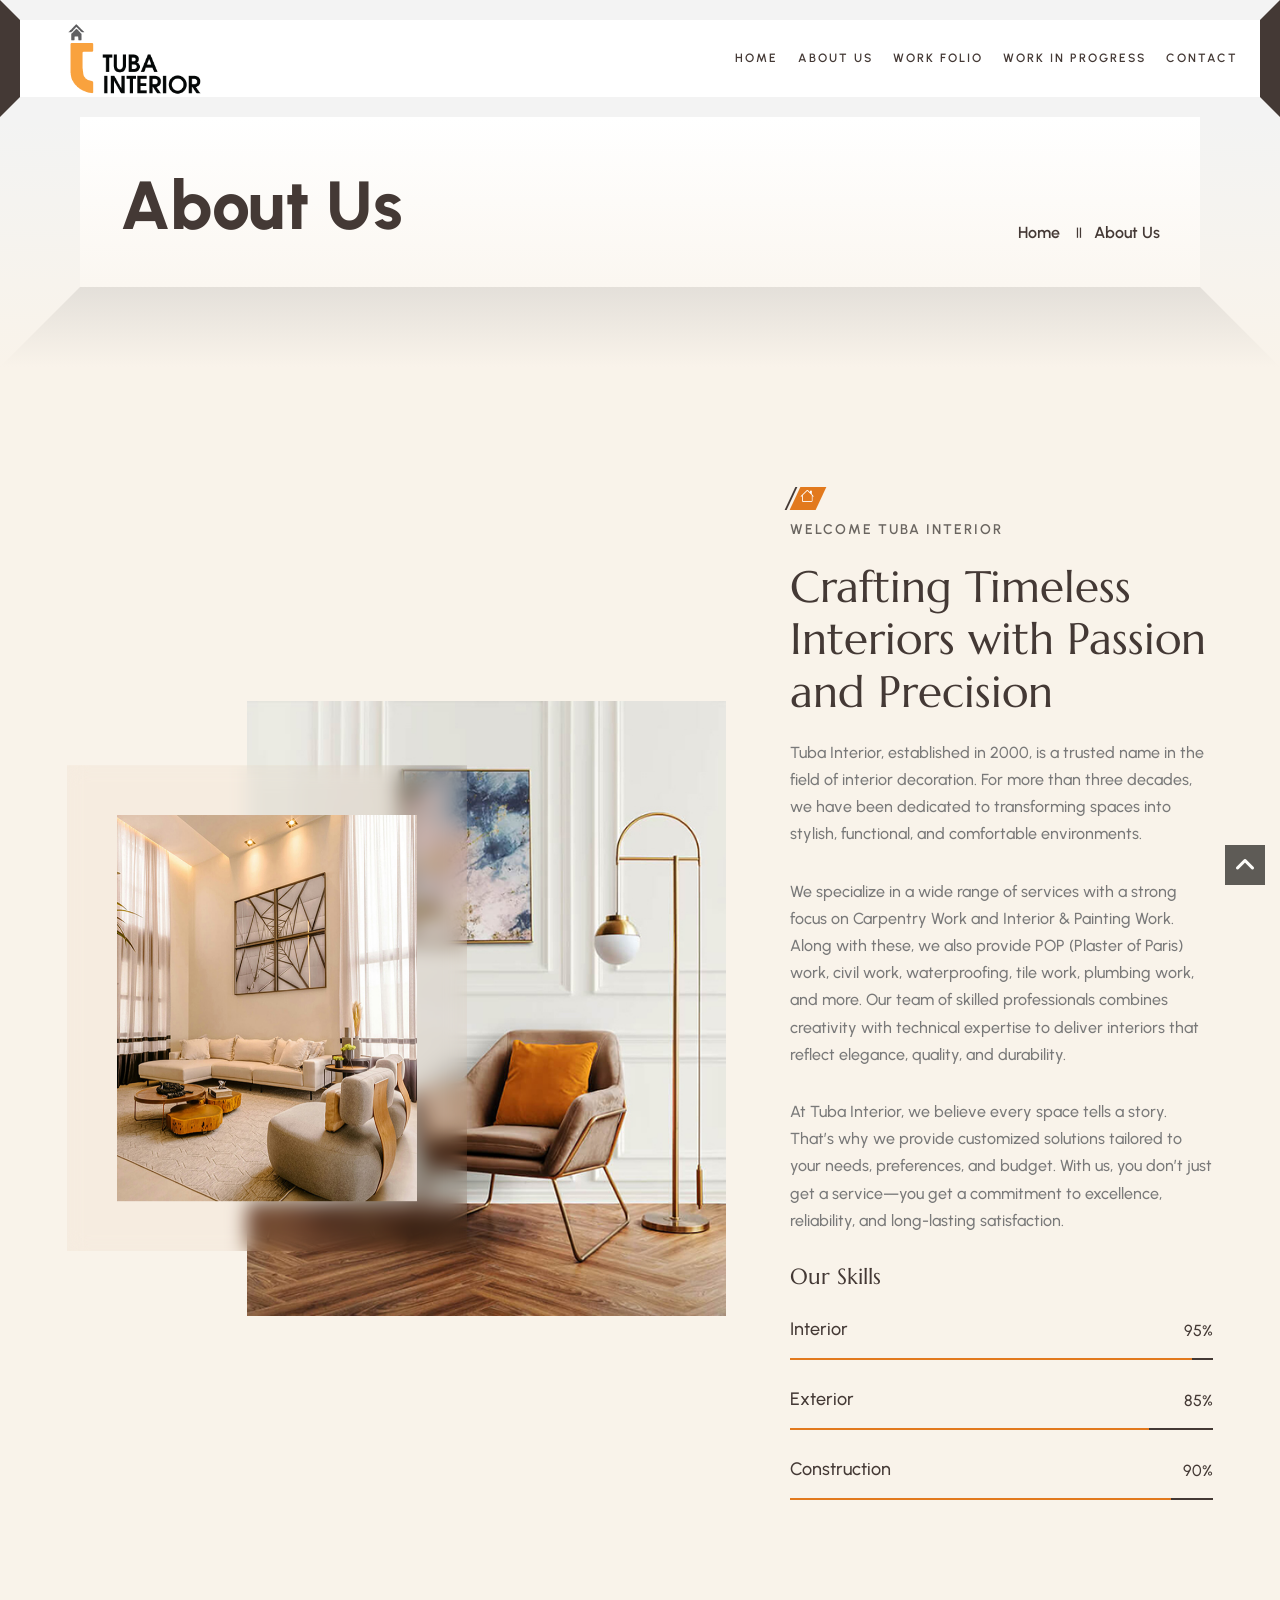
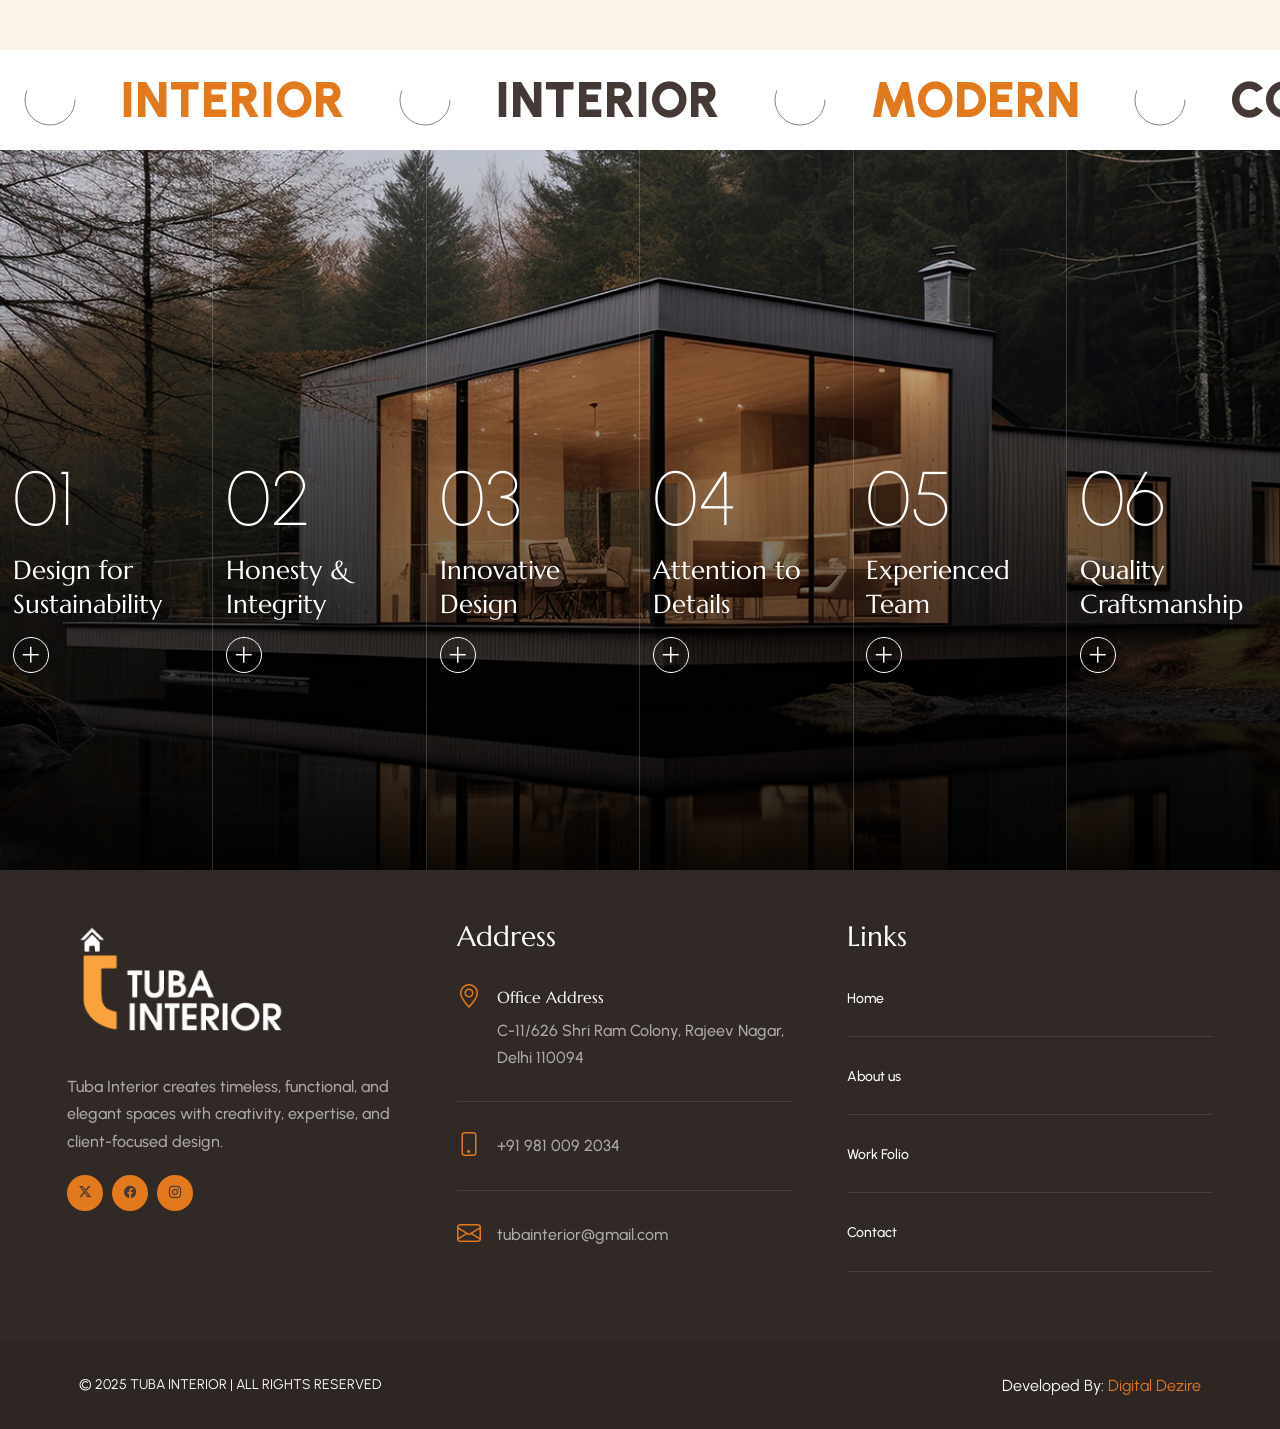
==== about.html @ 7fcaef4b "Initial website upload" ====
<!DOCTYPE html>
<html lang="en">


<head>
	<!-- META -->
    <meta charset="utf-8">
    <meta http-equiv="X-UA-Compatible" content="IE=edge">
    <meta name="keywords" content="">
    <meta name="author" content="">
    <meta name="robots" content="">    
    <meta name="description" content="">
    
    <!-- FAVICONS ICON -->
    <link rel="icon" href="images/favicon.png" type="image/x-icon">
    <link rel="shortcut icon" type="image/x-icon" href="images/favicon.png">
    
    <!-- PAGE TITLE HERE -->
    <title>Tuba Interior | About Us</title>
    
    <!-- MOBILE SPECIFIC -->
    <meta name="viewport" content="width=device-width, initial-scale=1">

    <link rel="stylesheet"  href="css/bootstrap.min.css"><!-- BOOTSTRAP STYLE SHEET -->
    <link rel="stylesheet"  href="css/font-awesome.min.css"><!-- FONTAWESOME STYLE SHEET -->
    <link rel="stylesheet"  href="css/owl.carousel.min.css"><!-- OWL CAROUSEL STYLE SHEET -->
    <link rel="stylesheet"  href="css/magnific-popup.min.css"><!-- MAGNIFIC POPUP STYLE SHEET -->
    <link rel="stylesheet"  href="css/swiper-bundle.min.css"><!-- Link Swiper's CSS -->  
    <link rel="stylesheet"  href="css/style.css"><!-- MAIN STYLE SHEET -->
    <link rel="stylesheet"  href="css/bootstrap-icons.css"><!-- BOOTSTRAP ICON STYLE SHEET -->
    <link rel="stylesheet"  href="css/lc_lightbox.css"><!-- Lc light box popup -->     
    <link rel="stylesheet"  href="css/bootstrap-slider.min.css"><!-- Price Range Slider -->
    
</head>

<body>

<!-- LOADING AREA START ===== -->
<div class="loading-area">
    <div class="loading-box"></div>
    <div class="loading-pic">
        <div class="loader"></div>
    </div>
</div>
<!-- LOADING AREA  END ====== -->

<!-- Curser Pointer -->
<div class="cursor"></div>
<div class="cursor2"></div>

	<div class="page-wraper">
     
        <!-- HEADER START -->
        <header class="sticky-header site-header header-style-2 mobile-sider-drawer-menu">
            <div class="main-bar-wraper  navbar-expand-lg">
                <div class="main-bar">  
                                    
                    <div class="container-fluid clearfix"> 
                
                        <div class="logo-header">
                            <div class="logo-header-inner logo-header-one">
                                <a href="index.html">
                                <img src="images/logo-light.png" alt="">
                                </a>
                            </div>
                        </div>  


                        <ul class="company-site-info">
                            <li><i class="bi bi-phone"></i><span>+91 98100 92034</span></li>
                            <li><i class="bi bi-envelope"></i><span>info@tubainterior.com</span></li>
                        </ul>

                        
                        <!-- NAV Toggle Button -->
                        <button id="mobile-side-drawer" data-target=".header-nav" data-toggle="collapse" type="button" class="navbar-toggler collapsed">
                            <span class="sr-only">Toggle navigation</span>
                            <span class="icon-bar icon-bar-first"></span>
                            <span class="icon-bar icon-bar-two"></span>
                            <span class="icon-bar icon-bar-three"></span>
                        </button> 

                        <!-- MAIN Vav -->
                        <div class="nav-animation header-nav navbar-collapse collapse d-flex justify-content-end">
                    
                            <ul class=" nav navbar-nav">
                                <li class="has-child"><a href="index.html">Home</a></li>
                                <li><a href="about.html">About us</a></li>
                                <li><a href="work-folio.html">Work Folio</a></li>                                                              
                                <li><a href="work-in-progress.html">Work In Progress</a></li>                                                              
                                <li><a href="contact.html">Contact</a></li>  
                        
                            </ul>

                        </div>                       
                    </div>    
                
                </div>
            </div>
            
        </header>
        <!-- HEADER END -->

      
        <!-- CONTENT START -->
        <div class="page-content">

            <!-- INNER PAGE BANNER -->
            <div class="wt-bnr-inr overlay-wraper bg-center">
            	<div class="overlay-main innr-bnr-olay"></div>
                <div class="wt-bnr-inr-entry">
                    <div class="banner-title-outer">
                        <div class="banner-title-name">
                            <h2 class="wt-title">About Us</h2>
                        </div>
                        <!-- BREADCRUMB ROW -->                            
                        <div>
                            <ul class="wt-breadcrumb breadcrumb-style-2">
                                <li><a href="index.html">Home</a></li>
                                <li>About Us</li>
                            </ul>
                        </div>
                    </div>
                    <!-- BREADCRUMB ROW END -->                        
                </div>
            </div>
            <!-- INNER PAGE BANNER END -->

            <!-- ABOUT ONE SECTION START -->
            <div class="section-full p-t120  p-b90  about-section-one-wrap">
            	<div class="about-section-one">
                    <div class="container">
                        <div class="section-content">                 
                            <div class="row">
                            
                                <div class="col-lg-7 col-md-12 m-b30 about-max-two-position">
                                    <div class="about-max-two">
                                        <div class="about-max-two-media"><img src="images/about/l-pic.jpg" alt=""></div>
                                        <div class="about-max-two-media2-wrap">
                                            <div class="about-max-two-media2">
                                                <img src="images/about/s-pic.jpg" alt="">
                                            </div>
                                        </div>
                                        
                                    </div>
                                </div> 

                                <div class="col-lg-5 col-md-12 m-b30">
                                    <div class="about-section-two-right">
                                        <!-- TITLE START-->
                                        <div class="section-head left wt-small-separator-outer">
                                            <div class="wt-small-separator site-text-primary">
                                                <i class="bi bi-house"></i>
                                                <div>Welcome Tuba Interior</div>
                                            </div>
                                            <h2 class="title_split_anim">Crafting Timeless Interiors with Passion and Precision</h2>
                                            <p>Tuba Interior, established in 2000, is a trusted name in the field of interior decoration. For more than three decades, we have been dedicated to transforming spaces into stylish, functional, and comfortable environments.</p>

                                            <p>
                                                We specialize in a wide range of services with a strong focus on Carpentry Work and Interior & Painting Work. Along with these, we also provide POP (Plaster of Paris) work, civil work, waterproofing, tile work, plumbing work, and more. Our team of skilled professionals combines creativity with technical expertise to deliver interiors that reflect elegance, quality, and durability.

                                            </p>

                                            <p>
                                                At Tuba Interior, we believe every space tells a story. That’s why we provide customized solutions tailored to your needs, preferences, and budget. With us, you don’t just get a service—you get a commitment to excellence, reliability, and long-lasting satisfaction.
                                            </p>
                                            
                                        </div>
                                        <!-- TITLE END-->
                                        <div class="our-skills-item-wrap wow">
                                            <h3 class="twm-title">Our Skills </h3>
                                            <div class="row">
                
                                                <div class="col-md-12 m-b30">
                                                    <div class="our-skills-item">
                                                        <span class="progressText">Interior</span>
                                                        <div class="progress-box">
                                                            <div class="progress">
                                                                <div class="progress-bar wow progress-bar-anim site-bg-primary" data-wow-delay="0ms" data-wow-duration="2000ms" role="progressbar" style="--progress-bar-count: 95%">
                                                                    <span>95%</span>
                                                                </div>
                                                            </div>
                                                        </div>
                                                    </div>
                                                </div>
                                            
                                                <div class="col-md-12 m-b30">
                                                    <div class="our-skills-item">
                                                        <span class="progressText">Exterior</span>
                                                        <div class="progress-box">
                                                            <div class="progress">
                                                                <div class="progress-bar wow progress-bar-anim site-bg-primary" data-wow-delay="0ms" data-wow-duration="2000ms" role="progressbar" style="--progress-bar-count: 85%">
                                                                    <span>85%</span>
                                                                </div>
                                                            </div>
                                                        </div>
                                                    </div>
                                                </div>
                
                                                <div class="col-md-12 m-b30">
                                                    <div class="our-skills-item">
                                                        <span class="progressText">Construction</span>
                                                        <div class="progress-box">
                                                            <div class="progress">
                                                                <div class="progress-bar wow progress-bar-anim site-bg-primary" data-wow-delay="0ms" data-wow-duration="2000ms" role="progressbar" style="--progress-bar-count: 90%">
                                                                    <span>90%</span>
                                                                </div>
                                                            </div>
                                                        </div>
                                                    </div>
                                                </div>
                
                                            </div>
                                        </div>

                                    </div>
                            
                                </div>
                                                      
                            </div>
                        </div> 
                    </div>
                </div>
            </div>   
            <!-- ABOUT ONE SECTION END -->

            <!-- category Section -->
            <div class="section-full twm-category-carousal2-area">
                <div class="owl-carousel twm-category-carousal-slider">
                    <!-- COLUMN 1 -->
                    <div class="item">
                        <div class="twm_category_bx cursor-scale wow fadeInDown" data-wow-duration="1000ms">
                            <span class="ao-our-categori-icon">
                                <svg viewBox="0 0 800 800" xmlns="http://www.w3.org/2000/svg">
                                    <circle class="spin2" cx="400" cy="400" fill="none"
                                      r="200" stroke-width="50" stroke="#E387FF"
                                      stroke-dasharray="700 1400"
                                      stroke-linecap="round" />
                                </svg>
                            </span>
                            <div class="twm-category-name">Interior</div>
                        </div>
                    </div>
                    <!-- COLUMN 2 -->
                    <div class="item">
                        <div class="twm_category_bx cursor-scale wow fadeInDown" data-wow-duration="1000ms">
                            <span class="ao-our-categori-icon">
                                <svg viewBox="0 0 800 800" xmlns="http://www.w3.org/2000/svg">
                                    <circle class="spin2" cx="400" cy="400" fill="none"
                                      r="200" stroke-width="50" stroke="#E387FF"
                                      stroke-dasharray="700 1400"
                                      stroke-linecap="round" />
                                </svg>
                            </span>
                            <div class="twm-category-name">Interior</div>
                        </div>
                    </div>
                    <!-- COLUMN 3 -->
                    <div class="item">
                        <div class="twm_category_bx cursor-scale wow fadeInDown" data-wow-duration="1000ms">
                            <span class="ao-our-categori-icon">
                                <svg viewBox="0 0 800 800" xmlns="http://www.w3.org/2000/svg">
                                    <circle class="spin2" cx="400" cy="400" fill="none"
                                      r="200" stroke-width="50" stroke="#E387FF"
                                      stroke-dasharray="700 1400"
                                      stroke-linecap="round" />
                                </svg>
                            </span>
                            <div class="twm-category-name">Modern</div>
                        </div>
                    </div>
                    <!-- COLUMN 4 -->
                    <div class="item">
                        <div class="twm_category_bx cursor-scale wow fadeInDown" data-wow-duration="1000ms">
                            <span class="ao-our-categori-icon">
                                <svg viewBox="0 0 800 800" xmlns="http://www.w3.org/2000/svg">
                                    <circle class="spin2" cx="400" cy="400" fill="none"
                                      r="200" stroke-width="50" stroke="#E387FF"
                                      stroke-dasharray="700 1400"
                                      stroke-linecap="round" />
                                </svg>
                            </span>
                            <div class="twm-category-name">Construction</div>
                        </div>
                    </div>
                    <!-- COLUMN 5 -->
                    <div class="item">
                        <div class="twm_category_bx cursor-scale wow fadeInDown" data-wow-duration="1000ms">
                            <span class="ao-our-categori-icon">
                                <svg viewBox="0 0 800 800" xmlns="http://www.w3.org/2000/svg">
                                    <circle class="spin2" cx="400" cy="400" fill="none"
                                      r="200" stroke-width="50" stroke="#E387FF"
                                      stroke-dasharray="700 1400"
                                      stroke-linecap="round" />
                                </svg>
                            </span>
                            <div class="twm-category-name">Villa</div>
                        </div>
                    </div>
                    <!-- COLUMN 6 -->
                    <div class="item">
                        <div class="twm_category_bx cursor-scale wow fadeInDown" data-wow-duration="1000ms">
                            <span class="ao-our-categori-icon">
                                <svg viewBox="0 0 800 800" xmlns="http://www.w3.org/2000/svg">
                                    <circle class="spin2" cx="400" cy="400" fill="none"
                                      r="200" stroke-width="50" stroke="#E387FF"
                                      stroke-dasharray="700 1400"
                                      stroke-linecap="round" />
                                </svg>
                            </span>
                            <div class="twm-category-name">Bathroom</div>
                        </div>
                    </div>
                    <!-- COLUMN 7 -->
                    <div class="item">
                        <div class="twm_category_bx cursor-scale wow fadeInDown" data-wow-duration="1000ms">
                            <span class="ao-our-categori-icon">
                                <svg viewBox="0 0 800 800" xmlns="http://www.w3.org/2000/svg">
                                    <circle class="spin2" cx="400" cy="400" fill="none"
                                      r="200" stroke-width="50" stroke="#E387FF"
                                      stroke-dasharray="700 1400"
                                      stroke-linecap="round" />
                                </svg>
                            </span>
                            <div class="twm-category-name">Living Room</div>
                        </div>
                    </div>
                    <!-- COLUMN 8 -->
                    <div class="item">
                        <div class="twm_category_bx cursor-scale wow fadeInDown" data-wow-duration="1000ms">
                            <span class="ao-our-categori-icon">
                                <svg viewBox="0 0 800 800" xmlns="http://www.w3.org/2000/svg">
                                    <circle class="spin2" cx="400" cy="400" fill="none"
                                      r="200" stroke-width="50" stroke="#E387FF"
                                      stroke-dasharray="700 1400"
                                      stroke-linecap="round" />
                                </svg>
                            </span>
                            <div class="twm-category-name">Furniture & Decoration</div>
                        </div>
                    </div>
                    <!-- COLUMN 9 -->
                    <div class="item">
                        <div class="twm_category_bx cursor-scale wow fadeInDown" data-wow-duration="1000ms">
                            <span class="ao-our-categori-icon">
                                <svg viewBox="0 0 800 800" xmlns="http://www.w3.org/2000/svg">
                                    <circle class="spin2" cx="400" cy="400" fill="none"
                                      r="200" stroke-width="50" stroke="#E387FF"
                                      stroke-dasharray="700 1400"
                                      stroke-linecap="round" />
                                </svg>
                            </span>
                            <div class="twm-category-name">Floor Plan</div>
                        </div>
                    </div>
                </div>
            </div>
            <!-- category End -->

            <!-- OUR VALUE SECTION START -->
            <div class="twm-acd-st-1">
                <div class="acd-bx" data-background="images/acd-bg/pic1.jpg" style="background-image: url(_images/acd-bg/pic1.jpg);">
                    <div class="twm-acd-overlay"></div>

                    <article class="section" data-background="images/acd-bg/pic1.jpg">
                        <span class="close">
                            <span class="cross">
                                <span class="a"></span>
                                <span class="b"></span>
                            </span>
                        </span>
                        <h2 class="heading"><span class="above">01</span>Design for Sustainability<span class="below">+</span></h2>
                        <div class="inside-content">
                            We create eco-friendly interiors that balance beauty with responsibility, using sustainable materials and innovative techniques to design spaces that reduce environmental impact and inspire mindful living. 
                        </div>
                    </article>

                    <article class="section" data-background="images/acd-bg/pic2.jpg">
                        <span class="close">
                            <span class="cross">
                                <span class="a"></span>
                                <span class="b"></span>
                            </span>
                        </span>
                        <h2 class="heading"><span class="above">02</span>Honesty & Integrity<span class="below">+</span></h2>
                        <div class="inside-content">
                            Our foundation is built on trust. We believe in transparent communication, ethical practices, and genuine commitment, ensuring every client relationship thrives on honesty, integrity, and respect.
                        </div>
                    </article>

                    <article class="section" data-background="images/acd-bg/pic3.jpg">
                        <span class="close">
                            <span class="cross">
                                <span class="a"></span>
                                <span class="b"></span>
                            </span>
                        </span>
                        <h2 class="heading"><span class="above">03</span>Innovative Design<span class="below">+</span></h2>
                        <div class="inside-content">
                            We blend creativity and functionality, offering unique, forward-thinking solutions that elevate spaces. Every design reflects innovation, ensuring modern, stylish, and practical interiors tailored to client lifestyles.
                        </div>
                    </article>

                    <article class="section" data-background="images/acd-bg/pic4.jpg">
                        <span class="close">
                            <span class="cross">
                                <span class="a"></span>
                                <span class="b"></span>
                            </span>
                        </span>
                        <h2 class="heading"><span class="above">04</span>Attention to Details<span class="below">+</span></h2>
                        <div class="inside-content">
                            Perfection lies in details. From textures and finishes to colors and lighting, we meticulously refine every element, ensuring your space feels polished, harmonious, and uniquely yours.
                        </div>
                    </article>

                    <article class="section" data-background="images/acd-bg/pic5.jpg">
                        <span class="close">
                            <span class="cross">
                                <span class="a"></span>
                                <span class="b"></span>
                            </span>
                        </span>
                        <h2 class="heading"><span class="above">05</span>Experienced Team<span class="below">+</span></h2>
                        <div class="inside-content">
                            With 10+ years of expertise, our skilled designers and project managers bring knowledge, creativity, and professionalism, delivering exceptional results through collaboration and a client-first approach.
                        </div>
                    </article>

                    <article class="section" data-background="images/acd-bg/pic6.jpg">
                        <span class="close">
                            <span class="cross">
                                <span class="a"></span>
                                <span class="b"></span>
                            </span>
                        </span>
                        <h2 class="heading"><span class="above">06</span>Quality Craftsmanship<span class="below">+</span></h2>
                        <div class="inside-content">
                            We deliver interiors that last, combining premium materials with skilled craftsmanship. Every project reflects durability, excellence, and timeless design, ensuring long-term satisfaction and enduring beauty.
                        </div>
                    </article>
                </div>
            </div>
            <!-- OUR VALUE SECTION End -->

        </div>
        <!-- CONTENT END -->

        <!-- FOOTER START -->
        <footer class="site-footer footer-dark" >

            <!-- FOOTER BLOCKES START -->  
            <div class="footer-top">
                                                                             
                <div class="container">
                    <div class="row">

                        <div class="col-lg-4 col-md-12">
							
                            <div class="widget widget_about">
                                <div class="logo-footer clearfix">
                                    <a href="index.html"><img src="images/logo-dark.png" alt=""></a>
                                </div>
                               
                                <p>Tuba Interior creates timeless, functional, and elegant spaces with creativity, expertise, and client-focused design.</p>
                                <ul class="social-icons">
                                    <li><a href="https://www.x.com/"><i class="bi bi-twitter-x cursor-scale small"></i></a></li>
                                    <li><a href="https://www.facebook.com/Tubainteriors/"><i class="bi bi-facebook cursor-scale small"></i></a></li>
                                    <li><a href="https://www.instagram.com/tuba_interior"><i class="bi bi-instagram cursor-scale small"></i></a></li>
                                </ul>


                            </div>                            
                            
                        </div>

                                              
                    
                        <div class="col-lg-4 col-md-6">
                            <div class="widget f-top-space">
                                <h3 class="widget-title">Address</h3>
                                <ul class="widget_address"> 
                                    <li><i class="bi bi-geo-alt"></i>
                                        <span>Office Address</span>
                                        C-11/626 Shri Ram Colony, Rajeev Nagar, Delhi 110094
                                    </li>
                                    <li><i class="bi bi-phone"></i>+91 981 009 2034</li>
                                    <li><i class="bi bi-envelope"></i>tubainterior@gmail.com</li>
                                </ul>  
                            </div>
                        </div>

                        <div class="col-lg-4 col-md-6">
                            <div class="widget f-top-space recent-posts-entry">
                                <h3 class="widget-title">Links</h3>
                                <div class="section-content">
                                    <div class="widget-post-bx">
                                        <ul class="copyrights-nav widget_address-new">
                                            <li><a href="index.html">Home</a></li>
                                            <li><a href="about.html">About us</a></li>
                                            <li><a href="work-folio.html">Work Folio</a></li>                                                              
                                            <li><a href="contact.html">Contact</a></li>  

                                        </ul>
                                        
                                       
                                    </div>
                                </div>
                            </div>
                        </div>



                    </div>

                </div>
            </div>
            <!-- FOOTER COPYRIGHT -->
                                
            <div class="footer-bottom">
                <div class="container">
                	<div class="container">
                        <div class="footer-bottom-info d-flex justify-content-between">
                            <div class="wt-footer-bot-left">
                                <span class="copyrights-text">© 2025 TUBA INTERIOR | ALL RIGHTS RESERVED</span>
                            </div>
                            <div class="wt-footer-bot-right">
                                <span class="copyrights-text">Developed By: <a class="site-text-primary" href="https://digitaldezire.com/">Digital Dezire</a></span>
                            </div>
                        </div>
                    </div>
                </div>   
            </div>   
    
        </footer>
        <!-- FOOTER END -->

        <!-- BUTTON TOP START -->
		<button class="scroltop"><span class="fa fa-angle-up  relative" id="btn-vibrate"></span></button>

 	</div>



<!-- JAVASCRIPT  FILES ========================================= --> 
<script  src="js/jquery-3.7.1.min.js"></script><!-- JQUERY.MIN JS -->
<script  src="js/popper.min.js"></script><!-- POPPER.MIN JS -->

<script  src="js/bootstrap.min.js"></script><!-- BOOTSTRAP.MIN JS -->
<script  src="js/magnific-popup.min.js"></script><!-- MAGNIFIC-POPUP JS -->
<script  src="js/waypoints.min.js"></script><!-- WAYPOINTS JS -->
<script  src="js/counterup.min.js"></script><!-- COUNTERUP JS -->

<script  src="js/isotope.pkgd.min.js"></script><!-- MASONRY  -->
<script  src="js/imagesloaded.pkgd.min.js"></script><!-- MASONRY  -->
<script  src="js/owl.carousel.min.js"></script><!-- OWL  SLIDER  -->
<script  src="js/theia-sticky-sidebar.js"></script><!-- STICKY SIDEBAR  -->
<script  src="js/jquery.bootstrap-touchspin.js"></script><!-- FORM JS -->

<script  src="js/lc_lightbox.lite.js" ></script><!-- IMAGE POPUP -->
<script  src="js/bootstrap-slider.min.js"></script><!-- Form js -->
<script  src="js/swiper-bundle.min.js"></script> <!-- Swiper JS -->
<script  src="js/img-parallax.js"></script>
<script  src="js/wow.min.js"></script><!-- WOW ANIMATION JS -->

<!-- Title animation Js -->
<script  src="js/gsap.min.js"></script><!-- cursor --> 
<script  src="js/custom.js"></script><!-- CUSTOM FUCTIONS  -->

</body>


</html>
---- css/style.css ----
@charset "UTF-8";
/* Author: thewebmax team
=========================
This file contains the styling for the actual template, this
is the file you need to edit to change the look of the
template.
This files [Table of contents] are outlined below

/* ---------------------------------------------------*/
/** - Title Separators */
/** - Center Title */
/** - About One Section */
/** - About Two Section */
/** - About Owo Section */
/** - We Provide Section */
/** - Rotate Text Img */
/** - Counter Style One */
/** - Team Style One */
/** - Team Box Single */
/** - Play Button */
/** - Testimonial Style Two */
/** - Testimonial Style One */
/** - Client Logo Section */
/** - Footer Dark Version Css */
/** - Widget Address */
/** - Recent Post Entry */
/** - Footer Dark */
/** - Widget Services */
/** - Scroll top btn css */
/** - Blog Style 2 */
/** - Pricing Section */
/** - Inner Page Banner */
/** - Breadcrumb */
/** - Filter Buttons Css */
/** - Project Single */
/** - Projesct Single Sidebar */
/** - Google Map */
/** - Contact Form */
/** - FAQ Section */
/** - Form Control */
/** - Error Page */
/** - Blog Side Bar */
/** - Comment list */
/** - Comment Form */
/** - Single Blog Post */
/** - Single Post Navigation */
/** - Loading */
/** - Loading Animation Start */
/** - Section Overlay */
/** - Service Detail */
/** - Blog Post Section */
/** - All Services */
/** - Service Page Download Btn */
/** - Search Bar */
/** - Cart Dropdown */
/** - Project Btn Filter */
/** - Swiper Controls */
/** - Project Section */
/** - Blog Gallery */
/** - Product Box */
/** - Product Detail Page Slider */
/** - Price Range Tool Tip */
/** - Select Box Border Style1 */
/** - Product Gallery */
/** - Touchspin Input Type Number */
/** - Product Single */
/** - Client Carousel */
/** - Team-effect-hvr1 */
/** - Team-effect-hvr2 */
/** - Video Section */
/** - Video Section 2 */
/** - Service Icon Box One */
/** - Service Icon Box */
/** - Service Icon Box */
/** - Service Icon Box Three */
/** - Home 2 Slider Wrap */
/** - Twm Slider1 Slider */
/** - Social Icon Bg Color */
/** - Spin Animation */
/** - Pagination */
/** - Get In Touch Section */
/** - Circle Text Section */
/** - Circle Text 2 */
/** - Marquee Slider */
/** - Start  Curser Pointer CSS */
/** - Home Page 2 Slider */
/** - Text Half Split Section*/
/** - Progress Bar Section */
/** - Our Skills Section */
/** - Product Section */
/** - Accordians */
/** - Navigation */
/** - Article layouts */
/** - About Us Section */
/** - Awards Section Css Start */
/** - Awards Section Css End */
/** - Title Text Animation Css Start */
/** - Title Text Animation Css End */
/** - About Media */
/** - General Faq Question */
/** - Sidbar popup Css */
/* ---------------------------------------------------*/
@import url("https://fonts.googleapis.com/css2?family=Marcellus&amp;display=swap");
@import url("https://fonts.googleapis.com/css2?family=Urbanist:ital,wght@0,100..900;1,100..900&amp;display=swap");
/*===GENERAL===*/
.site-text-primary {
  color: #e2791d;
}

.site-text-black {
  color: #000;
}

.site-text-gray {
  color: #e7e7e7;
}

.site-text-dark {
  color: #443935;
}

.site-text-white {
  color: #fff;
}

.site-bg-primary {
  background-color: #e2791d;
}

.site-bg-black {
  background-color: #000;
}

.site-bg-dark {
  background-color: #443935;
}

.site-bg-gray {
  background-color: #e7e7e7;
}

.site-bg-white {
  background-color: #fff;
}

body {
  color: #797979;
  background-color: #f9f3ea;
  font-family: "Urbanist", serif;
  line-height: 1.7;
  font-weight: 500;
  padding: 0px;
  margin: 0px;
  overflow-x: hidden;
  font-size: 16px;
}

a {
  color: #443935;
  outline: 0px none;
  text-decoration: none;
}
a:hover, a:focus {
  outline: 0px none;
  text-decoration: none;
}
a:active, a:hover, a:focus {
  color: inherit;
}

.overflow-hide {
  overflow: hidden;
}

img {
  border-style: none;
  height: auto;
  max-width: 100%;
  vertical-align: middle;
}

/*Float clearfix*/
.clearfix:after {
  content: "";
  display: table;
  clear: both;
}

.shadow-bx {
  box-shadow: 0px 0px 30px rgba(0, 0, 0, 0.1);
}

.wt-icon-box-wraper:after {
  content: "";
  display: table;
  clear: both;
}

ol.commentlist li:after {
  content: "";
  display: table;
  clear: both;
}

section, article, aside, details, figcaption, figure, footer, header, hgroup, main, menu, nav, summary {
  display: block;
}

ul {
  padding: 0px;
}

::-moz-selection {
  background: #484848;
  color: #fff;
}

::selection {
  background: #484848;
  color: #fff;
}

/*===Heading & Title====*/
h1, h2, h3, h4, h5, h6 {
  font-family: "Marcellus", serif;
  line-height: 1.2;
  color: #443935;
}

h1 {
  font-size: 60px;
}

h2 {
  font-size: 44px;
}

h3 {
  font-size: 22px;
}

h4 {
  font-size: 18px;
}

h5 {
  font-size: 16px;
}

h6 {
  font-size: 14px;
}

/*---Text align--- */
.text-left {
  text-align: left;
}

.text-center {
  text-align: center;
}

.text-right {
  text-align: right;
}

.text-justify {
  text-align: justify;
}

/*===Listing Style===*/
dl, ul, ol {
  list-style-position: outside;
  padding: 0px;
}

ul, ol {
  margin-bottom: 24px;
}

ul li {
  padding: 0px;
}

ol li {
  padding: 0px;
}

.list-simple li {
  margin-bottom: 10px;
}
.list-simple li ul {
  margin-left: 15px;
  margin-top: 10px;
}
.list-simple.list-unstyled li ul {
  margin-left: 30px;
  margin-top: 10px;
}

.list-circle,
.list-angle-right,
.list-arrow,
.list-check,
.list-checked,
.list-check-circle,
.list-chevron-circle,
.list-arrow-circle,
.list-times-circle {
  margin: 0px 0px 20px 0px;
  padding: 0px;
  list-style: none;
  font-weight: 600;
}
.list-circle li,
.list-angle-right li,
.list-arrow li,
.list-check li,
.list-checked li,
.list-check-circle li,
.list-chevron-circle li,
.list-arrow-circle li,
.list-times-circle li {
  padding: 5px 5px 5px 20px;
  position: relative;
}
.list-circle li:before,
.list-angle-right li:before,
.list-arrow li:before,
.list-check li:before,
.list-checked li:before,
.list-check-circle li:before,
.list-chevron-circle li:before,
.list-arrow-circle li:before,
.list-times-circle li:before {
  font-family: "FontAwesome";
  position: absolute;
  left: 0px;
  top: 3px;
  display: block;
  font-size: 15px;
  color: #000;
}

.list-circle li:before {
  top: 6px;
  font-size: 10px;
  content: "\f111";
}

.list-angle-right li:before {
  content: "\f105";
}

.list-arrow li:before {
  content: "\f0da";
}

.list-check li:before {
  content: "\f00c";
}

.list-checked li:before {
  content: "\f046";
}

.list-check-circle li:before {
  content: "\f058";
}

.list-chevron-circle li:before {
  content: "\f138";
}

.list-arrow-circle li:before {
  content: "\f0a9";
}

.list-times-circle li:before {
  content: "\f057";
}

/*---Padding (around)---*/
.p-a0 {
  padding: 0px;
}

.p-a5 {
  padding: 5px;
}

.p-a10 {
  padding: 10px;
}

.p-a15 {
  padding: 15px;
}

.p-a20 {
  padding: 20px;
}

.p-a25 {
  padding: 25px;
}

.p-a30 {
  padding: 30px;
}

.p-a40 {
  padding: 40px;
}

.p-a50 {
  padding: 50px;
}

.p-a60 {
  padding: 60px;
}

.p-a70 {
  padding: 70px;
}

.p-a80 {
  padding: 80px;
}

.p-a90 {
  padding: 90px;
}

.p-a100 {
  padding: 100px;
}

.p-a110 {
  padding: 110px;
}

.p-a120 {
  padding: 120px;
}

.p-a130 {
  padding: 130px;
}

.p-a140 {
  padding: 140px;
}

.p-a150 {
  padding: 150px;
}

/*---Padding (top)---*/
.p-t0 {
  padding-top: 0px;
}

.p-t5 {
  padding-top: 5px;
}

.p-t10 {
  padding-top: 10px;
}

.p-t15 {
  padding-top: 15px;
}

.p-t20 {
  padding-top: 20px;
}

.p-t30 {
  padding-top: 30px;
}

.p-t40 {
  padding-top: 40px;
}

.p-t50 {
  padding-top: 50px;
}

.p-t60 {
  padding-top: 60px;
}

.p-t70 {
  padding-top: 70px;
}

.p-t80 {
  padding-top: 80px;
}

.p-t90 {
  padding-top: 90px;
}

.p-t100 {
  padding-top: 100px;
}

.p-t110 {
  padding-top: 110px;
}

.p-t120 {
  padding-top: 120px;
}

.p-t130 {
  padding-top: 130px;
}

.p-t140 {
  padding-top: 140px;
}

.p-t150 {
  padding-top: 150px;
}

/*---Padding (bottom)---*/
.p-b0 {
  padding-bottom: 0px;
}

.p-b5 {
  padding-bottom: 5px;
}

.p-b10 {
  padding-bottom: 10px;
}

.p-b15 {
  padding-bottom: 15px;
}

.p-b20 {
  padding-bottom: 20px;
}

.p-b30 {
  padding-bottom: 30px;
}

.p-b40 {
  padding-bottom: 40px;
}

.p-b50 {
  padding-bottom: 50px;
}

.p-b60 {
  padding-bottom: 60px;
}

.p-b70 {
  padding-bottom: 70px;
}

.p-b80 {
  padding-bottom: 80px;
}

.p-b90 {
  padding-bottom: 90px;
}

.p-b100 {
  padding-bottom: 100px;
}

.p-b110 {
  padding-bottom: 110px;
}

.p-b120 {
  padding-bottom: 120px;
}

.p-b130 {
  padding-bottom: 130px;
}

.p-b140 {
  padding-bottom: 140px;
}

.p-b150 {
  padding-bottom: 150px;
}

/*---Padding (left)---*/
.p-l0 {
  padding-left: 0px;
}

.p-l5 {
  padding-left: 5px;
}

.p-l10 {
  padding-left: 10px;
}

.p-l15 {
  padding-left: 15px;
}

.p-l20 {
  padding-left: 20px;
}

.p-l30 {
  padding-left: 30px;
}

.p-l40 {
  padding-left: 40px;
}

.p-l50 {
  padding-left: 50px;
}

.p-l60 {
  padding-left: 60px;
}

.p-l70 {
  padding-left: 70px;
}

.p-l80 {
  padding-left: 80px;
}

.p-l90 {
  padding-left: 90px;
}

.p-l100 {
  padding-left: 100px;
}

.p-l110 {
  padding-left: 110px;
}

.p-l120 {
  padding-left: 120px;
}

.p-l130 {
  padding-left: 130px;
}

.p-l140 {
  padding-left: 140px;
}

.p-l150 {
  padding-left: 150px;
}

/*---Padding (right)---*/
.p-r0 {
  padding-right: 0px;
}

.p-r5 {
  padding-right: 5px;
}

.p-r10 {
  padding-right: 10px;
}

.p-r15 {
  padding-right: 15px;
}

.p-r20 {
  padding-right: 20px;
}

.p-r30 {
  padding-right: 30px;
}

.p-r40 {
  padding-right: 40px;
}

.p-r50 {
  padding-right: 50px;
}

.p-r60 {
  padding-right: 60px;
}

.p-r70 {
  padding-right: 70px;
}

.p-r80 {
  padding-right: 80px;
}

.p-r90 {
  padding-right: 90px;
}

.p-r100 {
  padding-right: 100px;
}

.p-r110 {
  padding-right: 110px;
}

.p-r120 {
  padding-right: 120px;
}

.p-r130 {
  padding-right: 130px;
}

.p-r140 {
  padding-right: 140px;
}

.p-r150 {
  padding-right: 150px;
}

/*---Padding (left right)---*/
.p-lr0 {
  padding-left: 0px;
  padding-right: 0px;
}

.p-lr5 {
  padding-left: 5px;
  padding-right: 5px;
}

.p-lr10 {
  padding-left: 10px;
  padding-right: 10px;
}

.p-lr15 {
  padding-left: 15px;
  padding-right: 15px;
}

.p-lr20 {
  padding-left: 20px;
  padding-right: 20px;
}

.p-lr30 {
  padding-left: 30px;
  padding-right: 30px;
}

.p-lr40 {
  padding-left: 40px;
  padding-right: 40px;
}

.p-lr50 {
  padding-left: 50px;
  padding-right: 50px;
}

.p-lr60 {
  padding-left: 60px;
  padding-right: 60px;
}

.p-lr70 {
  padding-left: 70px;
  padding-right: 70px;
}

.p-lr80 {
  padding-left: 80px;
  padding-right: 80px;
}

.p-lr90 {
  padding-left: 90px;
  padding-right: 90px;
}

.p-lr100 {
  padding-left: 100px;
  padding-right: 100px;
}

.p-lr120 {
  padding-left: 120px;
  padding-right: 120px;
}

.p-lr150 {
  padding-left: 150px;
  padding-right: 150px;
}

/*---Padding (top bottom)---*/
.p-tb0 {
  padding-bottom: 0px;
  padding-top: 0px;
}

.p-tb5 {
  padding-bottom: 5px;
  padding-top: 5px;
}

.p-tb10 {
  padding-bottom: 10px;
  padding-top: 10px;
}

.p-tb15 {
  padding-bottom: 15px;
  padding-top: 15px;
}

.p-tb20 {
  padding-bottom: 20px;
  padding-top: 20px;
}

.p-tb30 {
  padding-bottom: 30px;
  padding-top: 30px;
}

.p-tb40 {
  padding-bottom: 40px;
  padding-top: 40px;
}

.p-tb50 {
  padding-bottom: 50px;
  padding-top: 50px;
}

.p-tb60 {
  padding-bottom: 60px;
  padding-top: 60px;
}

.p-tb70 {
  padding-bottom: 70px;
  padding-top: 70px;
}

.p-tb80 {
  padding-bottom: 80px;
  padding-top: 80px;
}

.p-tb90 {
  padding-bottom: 90px;
  padding-top: 90px;
}

.p-tb100 {
  padding-bottom: 100px;
  padding-top: 100px;
}

.p-tb120 {
  padding-bottom: 120px;
  padding-top: 120px;
}

.p-tb150 {
  padding-bottom: 150px;
  padding-top: 150px;
}

/*----Margin (around)----*/
.m-a-1 {
  margin: -1px;
}

.m-a0 {
  margin: 0px;
}

.m-a5 {
  margin: 5px;
}

.m-a10 {
  margin: 10px;
}

.m-a15 {
  margin: 15px;
}

.m-a20 {
  margin: 20px;
}

.m-a30 {
  margin: 30px;
}

.m-a40 {
  margin: 40px;
}

.m-a50 {
  margin: 50px;
}

.m-a60 {
  margin: 60px;
}

.m-a70 {
  margin: 70px;
}

.m-a80 {
  margin: 80px;
}

.m-a90 {
  margin: 90px;
}

.m-a100 {
  margin: 100px;
}

.m-a110 {
  margin: 110px;
}

.m-a120 {
  margin: 120px;
}

.m-a130 {
  margin: 130px;
}

.m-a140 {
  margin: 140px;
}

.m-a150 {
  margin: 150px;
}

/*---Marging (top)----*/
.m-t0 {
  margin-top: 0px;
}

.m-t5 {
  margin-top: 5px;
}

.m-t10 {
  margin-top: 10px;
}

.m-t15 {
  margin-top: 15px;
}

.m-t20 {
  margin-top: 20px;
}

.m-t30 {
  margin-top: 30px;
}

.m-t40 {
  margin-top: 40px;
}

.m-t50 {
  margin-top: 50px;
}

.m-t60 {
  margin-top: 60px;
}

.m-t70 {
  margin-top: 70px;
}

.m-t80 {
  margin-top: 80px;
}

.m-t90 {
  margin-top: 90px;
}

.m-t100 {
  margin-top: 100px;
}

.m-t110 {
  margin-top: 110px;
}

.m-t120 {
  margin-top: 120px;
}

.m-t130 {
  margin-top: 130px;
}

.m-t140 {
  margin-top: 140px;
}

.m-t150 {
  margin-top: 150px;
}

/*---Marging (bottom)---*/
.m-b0 {
  margin-bottom: 0px;
}

.m-b5 {
  margin-bottom: 5px;
}

.m-b10 {
  margin-bottom: 10px;
}

.m-b15 {
  margin-bottom: 15px;
}

.m-b20 {
  margin-bottom: 20px;
}

.m-b30 {
  margin-bottom: 30px;
}

.m-b40 {
  margin-bottom: 40px;
}

.m-b50 {
  margin-bottom: 50px;
}

.m-b60 {
  margin-bottom: 60px;
}

.m-b70 {
  margin-bottom: 70px;
}

.m-b80 {
  margin-bottom: 80px;
}

.m-b90 {
  margin-bottom: 90px;
}

.m-b100 {
  margin-bottom: 100px;
}

.m-b110 {
  margin-bottom: 110px;
}

.m-b120 {
  margin-bottom: 120px;
}

.m-b130 {
  margin-bottom: 130px;
}

.m-b140 {
  margin-bottom: 140px;
}

.m-b150 {
  margin-bottom: 150px;
}

/*---Marging (left)---*/
.m-l0 {
  margin-left: 0px;
}

.m-l5 {
  margin-left: 5px;
}

.m-l10 {
  margin-left: 10px;
}

.m-l15 {
  margin-left: 15px;
}

.m-l20 {
  margin-left: 20px;
}

.m-l30 {
  margin-left: 30px;
}

.m-l40 {
  margin-left: 40px;
}

.m-l50 {
  margin-left: 50px;
}

.m-l60 {
  margin-left: 60px;
}

.m-l70 {
  margin-left: 70px;
}

.m-l80 {
  margin-left: 80px;
}

.m-l90 {
  margin-left: 90px;
}

.m-l100 {
  margin-left: 100px;
}

.m-l110 {
  margin-left: 110px;
}

.m-l120 {
  margin-left: 120px;
}

.m-l130 {
  margin-left: 130px;
}

.m-l140 {
  margin-left: 140px;
}

.m-l150 {
  margin-left: 150px;
}

/*---Marging (right)---*/
.m-r0 {
  margin-right: 0px;
}

.m-r5 {
  margin-right: 5px;
}

.m-r10 {
  margin-right: 10px;
}

.m-r15 {
  margin-right: 15px;
}

.m-r20 {
  margin-right: 20px;
}

.m-r30 {
  margin-right: 30px;
}

.m-r40 {
  margin-right: 40px;
}

.m-r50 {
  margin-right: 50px;
}

.m-r60 {
  margin-right: 60px;
}

.m-r70 {
  margin-right: 70px;
}

.m-r80 {
  margin-right: 80px;
}

.m-r90 {
  margin-right: 90px;
}

.m-r100 {
  margin-right: 100px;
}

.m-r110 {
  margin-right: 110px;
}

.m-r120 {
  margin-right: 120px;
}

.m-r130 {
  margin-right: 130px;
}

.m-r140 {
  margin-right: 140px;
}

.m-r150 {
  margin-right: 150px;
}

/*---Marging (left right)---*/
.m-lr0 {
  margin-left: 0px;
  margin-right: 0px;
}

.m-lr5 {
  margin-left: 5px;
  margin-right: 5px;
}

.m-lr10 {
  margin-left: 10px;
  margin-right: 10px;
}

.m-lr15 {
  margin-left: 15px;
  margin-right: 15px;
}

.m-lr20 {
  margin-left: 20px;
  margin-right: 20px;
}

.m-lr30 {
  margin-left: 30px;
  margin-right: 30px;
}

.m-lr40 {
  margin-left: 40px;
  margin-right: 40px;
}

.m-lr50 {
  margin-left: 50px;
  margin-right: 50px;
}

.m-lr60 {
  margin-left: 60px;
  margin-right: 60px;
}

.m-lr70 {
  margin-left: 70px;
  margin-right: 70px;
}

.m-lr80 {
  margin-left: 80px;
  margin-right: 80px;
}

.m-lr90 {
  margin-left: 90px;
  margin-right: 90px;
}

.m-lr100 {
  margin-left: 100px;
  margin-right: 100px;
}

.m-lr120 {
  margin-left: 120px;
  margin-right: 120px;
}

.m-lr150 {
  margin-left: 150px;
  margin-right: 150px;
}

/*---Marging (top bottom)---*/
.m-tb0 {
  margin-bottom: 0px;
  margin-top: 0px;
}

.m-tb5 {
  margin-bottom: 5px;
  margin-top: 5px;
}

.m-tb10 {
  margin-bottom: 10px;
  margin-top: 10px;
}

.m-tb15 {
  margin-bottom: 15px;
  margin-top: 15px;
}

.m-tb20 {
  margin-bottom: 20px;
  margin-top: 20px;
}

.m-tb30 {
  margin-bottom: 30px;
  margin-top: 30px;
}

.m-tb40 {
  margin-bottom: 40px;
  margin-top: 40px;
}

.m-tb50 {
  margin-bottom: 50px;
  margin-top: 50px;
}

.m-tb60 {
  margin-bottom: 60px;
  margin-top: 60px;
}

.m-tb70 {
  margin-bottom: 70px;
  margin-top: 70px;
}

.m-tb80 {
  margin-bottom: 80px;
  margin-top: 80px;
}

.m-tb90 {
  margin-bottom: 90px;
  margin-top: 90px;
}

.m-tb100 {
  margin-bottom: 100px;
  margin-top: 100px;
}

.m-tb120 {
  margin-bottom: 120px;
  margin-top: 120px;
}

.m-tb150 {
  margin-bottom: 150px;
  margin-top: 150px;
}

/*---Colum gap less---*/
.no-col-gap [class*=col-xs-],
.no-col-gap [class*=col-sm-],
.no-col-gap [class*=col-md-],
.no-col-gap [class*=col-lg-] {
  padding-left: 0px;
  padding-right: 0px;
}

/*===Background Effect===*/
.bg-center {
  background-position: center;
}

.bg-top-left {
  background-position: top left;
}

.bg-top-right {
  background-position: top right;
}

.bg-top-center {
  background-position: top center;
}

.bg-bottom-left {
  background-position: bottom left;
}

.bg-bottom-right {
  background-position: bottom right;
}

.bg-bottom-center {
  background-position: bottom center;
}

.bg-left-center {
  background-position: left;
}

.bg-right-center {
  background-position: right;
}

.bg-auto {
  background-size: auto;
}

.bg-contain {
  background-size: contain;
}

.bg-cover {
  background-size: cover;
}

.bg-full-width {
  background-size: 100% auto;
}

.bg-full-height {
  background-size: auto 100%;
}

.bg-repeat {
  background-repeat: repeat;
}

.bg-no-repeat {
  background-repeat: no-repeat;
}

.bg-repeat-x {
  background-repeat: repeat-x;
}

.bg-repeat-y {
  background-repeat: repeat-y;
}

.bg-fixed {
  background-attachment: fixed;
}

.bg-scroll {
  background-attachment: scroll;
}

/*===Overlay ( transparient box style)===*/
.overlay-wraper {
  position: relative;
}

.overlay-main {
  position: absolute;
  left: 0px;
  top: 0px;
  width: 100%;
  height: 100%;
}

.opacity-01 {
  opacity: 0.1;
}

.opacity-02 {
  opacity: 0.2;
}

.opacity-03 {
  opacity: 0.3;
}

.opacity-04 {
  opacity: 0.4;
}

.opacity-05 {
  opacity: 0.5;
}

.opacity-06 {
  opacity: 0.6;
}

.opacity-07 {
  opacity: 0.7;
}

.opacity-08 {
  opacity: 0.8;
}

.opacity-09 {
  opacity: 0.9;
}

.overlay-light .overlay-main {
  opacity: 0.3;
}

.overlay-dark .overlay-main {
  opacity: 0.9;
}

.overlay-wraper > .container,
.overlay-wraper > .container-fluid,
.overlay-wraper > .wt-icon-box-wraper,
.overlay-wraper > .wt-left-part,
.overlay-wraper > .wt-right-part {
  position: relative;
  z-index: 1;
}

/*===Boxes Css===*/
.rounded-bx,
.wt-box,
.wt-icon-box,
.wt-icon-box-small,
.wt-thum-bx,
.wt-post-thum {
  position: relative;
}

/*---Box content----*/
.wt-box {
  position: relative;
}
.wt-box.no-margin {
  margin-bottom: 0;
}

/*---For icons with box---*/
.wt-icon-box-xld {
  width: 180px;
  height: 180px;
  display: inline-block;
  text-align: center;
}
.wt-icon-box-xld i {
  font-size: 100px;
}
.wt-icon-box-xld img {
  height: 90px;
}

.wt-icon-box-xl {
  width: 150px;
  height: 150px;
  display: inline-block;
  text-align: center;
}
.wt-icon-box-xl i {
  font-size: 80px;
}
.wt-icon-box-xl img {
  height: 80px;
}

.wt-icon-box-lg {
  width: 120px;
  height: 120px;
  display: inline-block;
  text-align: center;
}
.wt-icon-box-lg i {
  font-size: 60px;
}
.wt-icon-box-lg img {
  height: 55px;
}

.wt-icon-box-md {
  width: 100px;
  height: 100px;
  display: inline-block;
  text-align: center;
}
.wt-icon-box-md i {
  font-size: 45px;
}
.wt-icon-box-md img {
  height: 40px;
}

.wt-icon-box-sm {
  width: 80px;
  height: 80px;
  display: inline-block;
  text-align: center;
}
.wt-icon-box-sm i {
  font-size: 30px;
}
.wt-icon-box-sm img {
  height: 30px;
}

.wt-icon-box-xs {
  width: 40px;
  height: 40px;
  display: inline-block;
  text-align: center;
}
.wt-icon-box-xs i {
  font-size: 20px;
}
.wt-icon-box-xs img {
  height: 20px;
}

.wt-icon-box-xld.radius,
.wt-icon-box-xl.radius,
.wt-icon-box-lg.radius,
.wt-icon-box-md.radius,
.wt-icon-box-sm.radius,
.wt-icon-box-xs.radius {
  border-radius: 100%;
}
.wt-icon-box-xld i,
.wt-icon-box-xl i,
.wt-icon-box-lg i,
.wt-icon-box-md i,
.wt-icon-box-sm i,
.wt-icon-box-xs i {
  vertical-align: middle;
}
.wt-icon-box-xld img,
.wt-icon-box-xl img,
.wt-icon-box-lg img,
.wt-icon-box-md img,
.wt-icon-box-sm img,
.wt-icon-box-xs img {
  vertical-align: middle;
  max-width: 100%;
  width: auto;
}

/*----For only icons---*/
.icon-xld,
.icon-xl,
.icon-lg,
.icon-md,
.icon-sm,
.icon-xs {
  display: inline-block;
  text-align: center;
}
.icon-xld i,
.icon-xl i,
.icon-lg i,
.icon-md i,
.icon-sm i,
.icon-xs i {
  vertical-align: middle;
}
.icon-xld img,
.icon-xl img,
.icon-lg img,
.icon-md img,
.icon-sm img,
.icon-xs img {
  vertical-align: middle;
  max-width: 100%;
  width: auto;
}

.icon-xld {
  width: 120px;
}
.icon-xld i {
  font-size: 100px;
  line-height: 100px;
}
.icon-xld.inline-icon {
  width: auto;
  text-align: left !important;
}
.icon-xld.inline-icon {
  width: auto;
}

.icon-xl {
  width: 100px;
}
.icon-xl i {
  font-size: 80px;
  line-height: 80px;
}
.icon-xl.inline-icon {
  width: auto;
  text-align: left !important;
}
.icon-xl.inline-icon {
  width: auto;
}

.icon-lg {
  width: 80px;
}
.icon-lg i {
  font-size: 60px;
  line-height: 60px;
}
.icon-lg.inline-icon {
  width: auto;
  text-align: left !important;
}
.icon-lg.inline-icon {
  width: auto;
}

.icon-md {
  width: 60px;
}
.icon-md i {
  font-size: 45px;
  line-height: 45px;
}
.icon-md.inline-icon {
  width: auto;
  text-align: left !important;
}
.icon-md.inline-icon {
  width: auto;
}

.icon-sm {
  width: 40px;
}
.icon-sm i {
  font-size: 30px;
  line-height: 30px;
}
.icon-sm.inline-icon {
  width: auto;
  text-align: left !important;
}
.icon-sm.inline-icon {
  width: auto;
}

.icon-xs {
  width: 30px;
}
.icon-xs i {
  font-size: 20px;
  line-height: 20px;
}
.icon-xs.inline-icon {
  width: auto;
  text-align: left !important;
}
.icon-xs.inline-icon {
  width: auto;
}

/*---Place icon with box---*/
.wt-icon-box-wraper {
  position: relative;
}
.wt-icon-box-wraper .wt-tilte {
  margin-top: 0;
}
.wt-icon-box-wraper .after-titile-line {
  margin-bottom: 10px;
}
.wt-icon-box-wraper p:last-child {
  margin: 0px;
}

.icon-content {
  overflow: hidden;
}

.wt-icon-box-xld,
.wt-icon-box-xl,
.wt-icon-box-lg,
.wt-icon-box-md,
.wt-icon-box-sm,
.wt-icon-box-xs {
  display: table;
}
.wt-icon-box-xld .icon-cell,
.wt-icon-box-xl .icon-cell,
.wt-icon-box-lg .icon-cell,
.wt-icon-box-md .icon-cell,
.wt-icon-box-sm .icon-cell,
.wt-icon-box-xs .icon-cell {
  display: table-cell;
  vertical-align: middle;
}

/*---Icon box left align---*/
.wt-icon-box-wraper.left .wt-icon-box-xld,
.wt-icon-box-wraper.left .wt-icon-box-xl,
.wt-icon-box-wraper.left .wt-icon-box-lg,
.wt-icon-box-wraper.left .wt-icon-box-md,
.wt-icon-box-wraper.left .wt-icon-box-sm,
.wt-icon-box-wraper.left .wt-icon-box-xs {
  float: left;
  margin-right: 10px;
}

.wt-icon-box-wraper.left .icon-xld,
.wt-icon-box-wraper.left .icon-xl,
.wt-icon-box-wraper.left .icon-lg,
.wt-icon-box-wraper.left .icon-md,
.wt-icon-box-wraper.left .icon-sm,
.wt-icon-box-wraper.left .icon-xs {
  float: left;
  margin-right: 10px;
}

/*---Icon box right align---*/
.wt-icon-box-wraper.right {
  text-align: right;
}
.wt-icon-box-wraper.right .wt-icon-box-xld,
.wt-icon-box-wraper.right .wt-icon-box-xl,
.wt-icon-box-wraper.right .wt-icon-box-lg,
.wt-icon-box-wraper.right .wt-icon-box-md,
.wt-icon-box-wraper.right .wt-icon-box-sm,
.wt-icon-box-wraper.right .wt-icon-box-xs {
  float: right;
  display: table;
  margin-left: 20px;
}

.wt-icon-box-wraper.right .icon-xld,
.wt-icon-box-wraper.right .icon-xl,
.wt-icon-box-wraper.right .icon-lg,
.wt-icon-box-wraper.right .icon-md,
.wt-icon-box-wraper.right .icon-sm,
.wt-icon-box-wraper.right .icon-xs {
  float: right;
  margin-left: 20px;
}

/*---Icon box center align---*/
.wt-icon-box-wraper.center {
  text-align: center;
}
.wt-icon-box-wraper.center .wt-icon-box-xld,
.wt-icon-box-wraper.center .wt-icon-box-xl,
.wt-icon-box-wraper.center .wt-icon-box-lg,
.wt-icon-box-wraper.center .wt-icon-box-md,
.wt-icon-box-wraper.center .wt-icon-box-sm,
.wt-icon-box-wraper.center .wt-icon-box-xs {
  margin-left: auto;
  margin-right: auto;
}

.wt-icon-box-wraper.bx-style-1 {
  border-width: 1px;
  border-style: solid;
  border-color: #ddd;
}

.wt-icon-box-wraper.bx-style-2 {
  border-width: 1px;
  border-style: solid;
  border-color: #ddd;
}
.wt-icon-box-wraper.bx-style-2.center [class*=wt-icon-box-] {
  position: absolute;
  position: absolute;
  top: 0;
  left: 50%;
  transform: translateY(-50%);
}

.wt-icon-box-wraper.bx-style-2.left [class*=wt-icon-box-] {
  position: absolute;
}

.wt-icon-box-wraper.bx-style-2.right [class*=wt-icon-box-] {
  position: absolute;
}

/*---Buttons--- */
.site-button-link {
  position: relative;
  font-weight: 600;
  color: #e2791d;
  font-size: 16px;
  z-index: 1;
  transition: 0.5s all ease;
  font-family: "Urbanist", serif;
  text-transform: uppercase;
  padding-left: 40px;
  transition: 0.5s;
  /*hover block section*/
}
.site-button-link:after {
  content: "";
  position: absolute;
  left: 0;
  top: 50%;
  transform: translateY(-50%);
  width: 30px;
  height: 1px;
  background-color: #e2791d;
  transition: 0.5s;
}
.site-button-link:hover {
  padding-left: 30px;
  color: #e2791d;
}
.site-button-link:hover:after {
  width: 20px;
}

/* Theme default button */
.site-button {
  outline: none;
  color: #fff;
  padding: 10px 25px;
  letter-spacing: 2px;
  position: relative;
  overflow: hidden;
  cursor: pointer;
  display: inline-flex;
  font-family: "Urbanist", serif;
  text-transform: uppercase;
  background-color: #e2791d;
  border: none;
  font-size: 15px;
  transition: 0.5s all ease;
  white-space: nowrap;
}
.site-button:after {
  content: "»";
  position: absolute;
  opacity: 0;
  top: 0px;
  right: -20px;
  transition: 0.5s;
  font-size: 24px;
}
.site-button:hover {
  padding-right: 40px;
  padding-left: 10px;
  color: #fff;
}
.site-button:hover:after {
  opacity: 1;
  right: 10px;
}

.site-button-secondry {
  outline: none;
  color: #fff;
  padding: 10px 25px;
  letter-spacing: 2px;
  position: relative;
  overflow: hidden;
  cursor: pointer;
  display: inline-flex;
  font-family: "Urbanist", serif;
  text-transform: uppercase;
  background-color: #443935;
  border: none;
  font-size: 15px;
  transition: 0.5s all ease;
  white-space: nowrap;
}
.site-button-secondry:after {
  content: "»";
  position: absolute;
  opacity: 0;
  top: 0px;
  right: -20px;
  transition: 0.5s;
  font-size: 24px;
}
.site-button-secondry:hover {
  padding-right: 40px;
  padding-left: 10px;
  color: #fff;
}
.site-button-secondry:hover:after {
  opacity: 1;
  right: 10px;
}

/*====Button Effect====*/
.site-btn-effect {
  color: rgba(0, 0, 0, 0) !important;
  transition: all 0.3s ease !important;
}

.site-button.site-btn-effect {
  text-shadow: 0 0 0 #fff, 400px 0 0 #fff;
}
.site-button.site-btn-effect:hover {
  text-shadow: -400px 0 0 #000, 0 0 0 #000;
}

.site-button-secondry.site-btn-effect {
  text-shadow: 0 0 0 #fff, 400px 0 0 #fff;
}
.site-button-secondry:hover.site-btn-effect {
  text-shadow: -400px 0 0 #fff, 0 0 0 #fff;
}

.mfp-video.video-play-btn {
  position: absolute;
  top: 50%;
  left: 50%;
  width: 40px;
  height: 40px;
  line-height: 38px;
  text-align: center;
  margin: -25px;
  color: #fff;
  display: block;
  z-index: 10;
  font-size: 14px;
  border: 2px solid #fff;
  border-radius: 50%;
}
.mfp-video.video-play-btn:hover {
  background-color: #0f1221;
  color: #fff;
  border: 2px solid transparent;
}
.mfp-video.video-play-btn i {
  margin-right: -5px;
}

/*Button text uppercase */
.site-button.text-uppercase {
  text-transform: uppercase;
}

/*Button size */
.button-sm {
  padding: 5px 10px;
  font-size: 12px;
}

.button-lg {
  padding: 15px 30px;
  font-size: 16px;
}

.button-xl {
  padding: 30px 50px;
  font-size: 24px;
}

/*Button rounded */
.radius-no {
  border-radius: 0px;
}

.radius-sm {
  border-radius: 10px;
}

.radius-md {
  border-radius: 20px;
}

.radius-xl {
  border-radius: 100px;
}

.radius-bx {
  border-radius: 100%;
}

/*===Owl Slider===*/
.owl-carousel .owl-nav {
  margin-top: 40px;
  text-align: center;
}
.owl-carousel .owl-nav .disabled {
  opacity: 0.5;
  cursor: default;
}

/*---Owl dots button---*/
.owl-carousel .owl-dots {
  text-align: center;
  margin-top: 30px;
}
.owl-carousel .owl-dots .owl-dot {
  display: inline-block;
  outline: none !important;
}
.owl-carousel .owl-dots .owl-dot span {
  width: 16px;
  height: 6px;
  margin: 5px 4px;
  background: #8a8a8a;
  display: block;
  border-radius: 0px;
  transition: opacity 200ms ease;
}
.owl-carousel .owl-dots .owl-dot:hover span {
  background: #e2791d;
}
.owl-carousel .owl-dots .owl-dot.active span {
  background: #e2791d;
}

/*---Owl button top to center---*/
.owl-btn-top-center .owl-nav {
  position: absolute;
  top: 0;
  left: 0;
  width: 100%;
  margin: 0;
}

.owl-btn-top-left .owl-nav {
  position: absolute;
  top: 0;
  left: 0;
  width: 100%;
  margin: 0;
}

.owl-btn-top-right .owl-nav {
  position: absolute;
  top: 0;
  left: 0;
  width: 100%;
  margin: 0;
}

.owl-btn-top-center .owl-stage-outer {
  padding-top: 60px;
}

.owl-btn-top-left .owl-stage-outer {
  padding-top: 60px;
}

.owl-btn-top-right .owl-stage-outer {
  padding-top: 60px;
}

.owl-btn-top-center .owl-nav {
  text-align: center;
}

/*---Owl button top to left---*/
.owl-btn-top-left .owl-nav {
  text-align: left;
}

/*---Owl button top to right---*/
.owl-btn-top-right .owl-nav {
  text-align: right;
}

/*---Owl button bottom to center [it is default position ]---*/
.owl-btn-bottom-center .owl-nav {
  text-align: center;
}

/*---Owl button bottom to left---*/
.owl-btn-bottom-left .owl-nav {
  text-align: left;
}

/*Owl button bottom to right*/
.owl-btn-bottom-right .owl-nav {
  text-align: right;
}

/*---Owl button vertical to center--*/
.owl-btn-vertical-center .owl-nav {
  margin: 0px;
}
.owl-btn-vertical-center .owl-nav .owl-prev {
  position: absolute;
  top: 50%;
  margin: -15px 0;
  left: 0;
}
.owl-btn-vertical-center .owl-nav .owl-next {
  position: absolute;
  top: 50%;
  margin: -15px 0;
  right: 0;
}

/*---Owl button show on hover---*/
.owl-btn-hover .owl-nav {
  opacity: 0;
}
.owl-btn-hover:hover .owl-nav {
  opacity: 1;
}

.owl-carousel .owl-item img {
  transform-style: inherit;
}

/*---Owl slider button---*/
.owl-carousel .owl-nav button.owl-prev {
  background-color: #443935 !important;
  color: #fff !important;
  padding: 6px !important;
  font-size: 11px !important;
  text-transform: uppercase;
  letter-spacing: 2px;
  display: inline-block;
  cursor: pointer;
  border-radius: 0px;
  opacity: 1;
  margin-right: 5px;
  font-weight: 500;
}
.owl-carousel .owl-nav button.owl-prev i {
  font-style: normal;
}
.owl-carousel .owl-nav button.owl-prev:hover {
  background-color: #e2791d !important;
  color: #fff;
  opacity: 0.9;
}
.owl-carousel .owl-nav button.owl-prev:active {
  background-color: #e2791d !important;
  color: #fff;
  opacity: 0.9;
}
.owl-carousel .owl-nav button.owl-prev:focus {
  background-color: #e2791d !important;
  color: #fff;
  opacity: 0.9;
}

.owl-carousel .owl-nav button.owl-next {
  background-color: #443935 !important;
  color: #fff !important;
  padding: 6px !important;
  font-size: 11px !important;
  text-transform: uppercase;
  letter-spacing: 2px;
  display: inline-block;
  cursor: pointer;
  border-radius: 0px;
  opacity: 1;
  margin-right: 0px;
  font-weight: 500;
}
.owl-carousel .owl-nav button.owl-next i {
  font-style: normal;
}
.owl-carousel .owl-nav button.owl-next:hover {
  background-color: #e2791d !important;
  color: #fff;
  opacity: 0.9;
}
.owl-carousel .owl-nav button.owl-next:active {
  background-color: #e2791d !important;
  color: #fff;
  opacity: 0.9;
}
.owl-carousel .owl-nav button.owl-next:focus {
  background-color: #e2791d !important;
  color: #fff;
  opacity: 0.9;
}

/*---Owl dots nav position---*/
.owl-dots-bottom-left .owl-dots {
  bottom: 0px;
  padding: 15px 20px;
  position: absolute;
  width: 100%;
  text-align: left;
}

.owl-dots-bottom-right .owl-dots {
  bottom: 0px;
  padding: 15px 20px;
  position: absolute;
  width: 100%;
  text-align: right;
}

.owl-dots-bottom-center .owl-dots {
  bottom: 0px;
  padding: 15px 20px;
  position: absolute;
  width: 100%;
}

/*======================================
THEMEFOREST REQUIRED CLASSES
======================================*/
/*-------------------------------------
	Text meant only for screen readers
-------------------------------------*/
.sticky {
  clear: both;
}

.gallery-caption {
  clear: both;
}

.bypostauthor {
  clear: both;
}

.screen-reader-text {
  clip: rect(1px, 1px, 1px, 1px);
  position: absolute !important;
  height: 1px;
  width: 1px;
  overflow: hidden;
}
.screen-reader-text:focus {
  background-color: #f1f1f1;
  border-radius: 3px;
  box-shadow: 0 0 2px 2px rgba(0, 0, 0, 0.6);
  clip: auto !important;
  color: #21759b;
  display: block;
  font-size: 14px;
  font-size: 0.875rem;
  font-weight: bold;
  height: auto;
  left: 5px;
  line-height: normal;
  padding: 15px 23px 14px;
  text-decoration: none;
  top: 5px;
  width: auto;
  z-index: 100000;
}

/*-------------------------------------
	Tabs 
-------------------------------------*/
/*Tabs style 1 [ default ] */
.wt-tabs .tab-pane {
  padding: 20px;
  border: 5px solid #e7e7e7;
  background-color: #fff;
}
.wt-tabs .nav-tabs {
  border: 0px;
}
.wt-tabs .nav-tabs > li {
  border: 1px solid #ebebeb;
}
.wt-tabs .nav-tabs > li > a {
  color: #000;
  background-color: #fff;
  font-size: 16px;
  padding: 15px;
  border: 0px;
  display: block;
  font-weight: 600;
}
.wt-tabs .nav-tabs > li > a i {
  margin-right: 5px;
}
.wt-tabs .nav-tabs > li a.active {
  background-color: #e7e7e7;
  color: #000;
}
.wt-tabs .nav-tabs > li a.active:focus {
  background-color: #e7e7e7;
  color: #000;
}
.wt-tabs .nav-tabs > li a.active:hover {
  background-color: #e7e7e7;
  color: #000;
}
.wt-tabs .nav > li > a:focus {
  background-color: transparent;
  border: 0px;
}
.wt-tabs .nav > li > a:hover {
  background-color: transparent;
  border: 0px;
}
.wt-tabs .nav li a:hover {
  border: 1px;
}

.wt-tabs.tabs-default .tabs-default-nav .nav-tabs {
  display: flex;
  justify-content: flex-end;
}
@media (max-width: 767px) {
  .wt-tabs.tabs-default .tabs-default-nav .nav-tabs {
    justify-content: flex-start;
  }
}
.wt-tabs.tabs-default .tabs-default-nav .nav-tabs > li > a {
  color: #000;
}
.wt-tabs.tabs-default .tabs-default-nav .nav-tabs > li > a span {
  display: block;
}
.wt-tabs.tabs-default .tabs-default-nav .nav-tabs > li > a span i {
  font-weight: normal;
}
.wt-tabs.tabs-default .tabs-default-nav .nav-tabs > li > a.active {
  color: #fff;
}
.wt-tabs.tabs-default .tabs-default-nav .nav-tabs > li.active > a {
  color: #000;
  border-color: #ddd #ddd #fff;
}
.wt-tabs.tabs-default .tabs-default-nav .nav-tabs > li.active > a:focus {
  color: #000;
  border-color: #ddd #ddd #fff;
}
.wt-tabs.tabs-default .tabs-default-nav .nav-tabs > li.active > a:hover {
  color: #000;
  border-color: #ddd #ddd #fff;
}
.wt-tabs.tabs-default .tab-pane {
  color: #fff;
}
@media (max-width: 991px) {
  .wt-tabs.tabs-default .tab-pane {
    padding: 0px;
  }
}

.header-style-1 {
  position: relative;
  transition: 0.5s all ease;
  z-index: 999;
  /*--is fixed---*/
  /*====Mobile Side =======*/
  /*---when header is sticky---*/
  /*---when header is sticky---*/
  /*---header id Fixed---*/
}
.header-style-1.is-fixed {
  width: 100%;
  position: fixed;
  top: 0%;
  left: 0%;
  z-index: 999;
}
.header-style-1 .top-bar {
  /*---Top bar---*/
  border-bottom: 1px solid #dcdcdc;
}
@media (max-width: 767px) {
  .header-style-1 .top-bar .container {
    max-width: 100%;
  }
}
.header-style-1 .top-bar .wt-topbar-left-info {
  margin: 0px;
}
.header-style-1 .top-bar .wt-topbar-left-info li {
  display: inline-block;
  color: #000;
  padding: 0px 15px;
  border-right: 1px solid #dcdcdc;
  line-height: 40px;
}
@media (max-width: 991px) {
  .header-style-1 .top-bar .wt-topbar-left-info li {
    padding: 0px 10px;
    font-size: 14px;
  }
}
@media (max-width: 540px) {
  .header-style-1 .top-bar .wt-topbar-left-info li {
    padding: 0;
    width: 100%;
    border: 0px;
  }
}
.header-style-1 .top-bar .wt-topbar-left-info li:first-child {
  padding-left: 0px;
}
.header-style-1 .top-bar .wt-topbar-left-info li:last-child {
  border-right: 0px;
}
.header-style-1 .top-bar .wt-topbar-left-info li i {
  color: #e2791d;
  padding-right: 15px;
  font-size: 18px;
}
.header-style-1 .top-bar .wt-topbar-left-info li span {
  font-weight: 600;
}
.header-style-1 .top-bar .wt-topbar-right-info {
  margin: 0px;
}
@media (max-width: 767px) {
  .header-style-1 .top-bar .wt-topbar-right-info {
    display: none;
  }
}
.header-style-1 .top-bar .wt-topbar-right-info ul {
  margin-bottom: 0px;
  display: flex;
  border-right: 1px solid #dcdcdc;
  list-style: none;
}
.header-style-1 .top-bar .wt-topbar-right-info ul li a {
  list-style: none;
  display: block;
  position: relative;
  width: 40px;
  height: 42px;
  line-height: 42px;
  border-left: 1px solid #dcdcdc;
  text-align: center;
}
.header-style-1 .top-bar .wt-topbar-right-info ul li a:hover {
  background-color: #e2791d;
  color: #fff;
}
.header-style-1 .extra-nav {
  /*---Extra Nav---*/
  display: table;
  float: right;
  height: 70px;
  position: relative;
  z-index: 13;
}
.header-style-1 .extra-nav .extra-cell {
  display: table-cell;
  vertical-align: middle;
}
.header-style-1 .extra-nav .extra-cell:first-child {
  padding-left: 0px;
}
.header-style-1 .extra-nav .extra-cell .header-search .header-search-icon {
  padding: 34px 20px;
}
@media (max-width: 991px) {
  .header-style-1 .extra-nav .extra-cell .header-search .header-search-icon {
    padding: 34px 15px;
  }
}
.header-style-1 .extra-nav .extra-cell .header-search .header-search-icon:hover i {
  color: #e2791d;
}
.header-style-1 .h-cart-block {
  position: relative;
  z-index: 1;
  padding: 39px 39px 24px 29px;
}
@media (max-width: 1200px) {
  .header-style-1 .h-cart-block {
    padding: 31px 31px 31px 20px;
  }
}
@media (max-width: 360px) {
  .header-style-1 .h-cart-block {
    padding: 31px 26px 31px 20px;
  }
}
.header-style-1 .h-cart-block > a {
  color: #fff;
  display: block;
}
@media (max-width: 991px) {
  .header-style-1 .h-cart-block > a {
    color: #443935;
  }
}
.header-style-1 .h-cart-block > a .shopping-bag.wcmenucart-count {
  background-color: #fff;
  color: #443935;
  border-radius: 50%;
  width: 16px;
  height: 16px;
  display: block;
  text-align: center;
  line-height: 16px;
  font-size: 12px;
  font-weight: 600;
  position: absolute;
  right: 28px;
  top: 20px;
}
@media (max-width: 1200px) {
  .header-style-1 .h-cart-block > a .shopping-bag.wcmenucart-count {
    right: 20px;
  }
}
@media (max-width: 991px) {
  .header-style-1 .h-cart-block > a .shopping-bag.wcmenucart-count {
    background-color: #dfdfdf;
    color: #000;
  }
}
@media (max-width: 360px) {
  .header-style-1 .h-cart-block > a .shopping-bag.wcmenucart-count {
    right: 0px;
  }
}
.header-style-1 .h-cart-block:before {
  content: "";
  position: absolute;
  top: 0px;
  bottom: 0px;
  right: 0px;
  left: 0px;
  height: 90px;
  background-color: #443935;
  z-index: -1;
}
@media (max-width: 991px) {
  .header-style-1 .h-cart-block:before {
    display: none;
  }
}
.header-style-1 .logo-header {
  /*--logo for header---*/
  display: table;
  float: left;
  width: 160px;
  height: 90px;
  vertical-align: middle;
  padding: 0px;
  font-size: 36px;
  color: #000;
  margin: 0px;
  position: relative;
  z-index: 11;
}
@media (max-width: 1200px) {
  .header-style-1 .logo-header {
    width: 150px;
  }
}
.header-style-1 .logo-header .logo-header-inner {
  display: table-cell;
  vertical-align: middle;
  height: 100%;
  text-align: center;
  z-index: 1;
}
.header-style-1 .logo-header .logo-header-inner:after {
  content: "";
  position: absolute;
  background-color: #443935;
  top: 0px;
  bottom: 0px;
  right: 0px;
  z-index: -1;
  width: 6000px;
}
@media (max-width: 991px) {
  .header-style-1 .logo-header .logo-header-inner:after {
    display: none;
  }
}
.header-style-1 .logo-header .logo-header-inner img {
  max-width: 124px;
  max-height: 100%;
  margin: 0px auto;
}
.header-style-1 .logo-header .logo-header-inner img.desktop-logo-show {
  display: block;
}
.header-style-1 .logo-header .logo-header-inner img.mobile-logo-show {
  display: none;
}
@media (max-width: 991px) {
  .header-style-1 .logo-header .logo-header-inner img.desktop-logo-show {
    display: none;
  }
  .header-style-1 .logo-header .logo-header-inner img.mobile-logo-show {
    display: block;
  }
}
.header-style-1 .company-site-info {
  list-style: none;
  display: table-cell;
  vertical-align: middle;
}
@media (max-width: 991px) {
  .header-style-1 .company-site-info {
    padding-right: 30px;
  }
}
@media (max-width: 600px) {
  .header-style-1 .company-site-info {
    display: none;
  }
}
.header-style-1 .company-site-info li {
  display: inline-block;
  color: #000;
  font-size: 14px;
  font-weight: 600;
  letter-spacing: 0px;
  margin: 0px 10px;
  position: relative;
}
@media (max-width: 1365px) {
  .header-style-1 .company-site-info li:first-child {
    display: none;
  }
}
.header-style-1 .company-site-info li:after {
  position: absolute;
  right: -15px;
  top: 50%;
  transform: translateY(-50%);
  content: "";
  width: 1px;
  height: 40px;
  background-color: #dcdcdc;
}
@media (max-width: 991px) {
  .header-style-1 .company-site-info li:after {
    right: -30px;
  }
}
.header-style-1 .company-site-info li i {
  color: #e2791d;
  margin-right: 10px;
}
.header-style-1.site-header {
  z-index: 999;
}
.header-style-1.site-header ul, .header-style-1.site-header ol {
  margin-bottom: 0px;
}
.header-style-1 .main-bar {
  /*--main-bar--*/
  position: relative;
  width: 100%;
  transition: all 0.5s ease;
  background: #fff;
}
.header-style-1 .main-bar .container,
.header-style-1 .main-bar .container-fluid {
  display: flex;
  justify-content: space-between;
  align-items: center;
}
@media (max-width: 991px) {
  .header-style-1 .main-bar .container,
  .header-style-1 .main-bar .container-fluid {
    display: block;
  }
}
.header-style-1 .main-bar:after, .header-style-1 .main-bar:after {
  clear: both;
  content: "";
  display: table;
}
.header-style-1 .navbar-toggler {
  /*--Navbar Toggler---*/
  border: none;
  margin: 24px 0px 24px 5px;
  padding: 12px 0px 12px 10px;
}
@media (max-width: 991px) {
  .header-style-1 .navbar-toggler {
    display: block;
    margin-top: 14px;
    margin-bottom: 14px;
    float: right;
    outline: none !important;
  }
}
@media (max-width: 540px) {
  .header-style-1 .navbar-toggler {
    margin: 24px 0px 24px 5px;
  }
}
.header-style-1 .navbar-toggler .icon-bar {
  background: #000;
  height: 3px;
  border-radius: 0px;
  display: block;
  width: 22px;
}
.header-style-1 .navbar-toggler .icon-bar + .icon-bar {
  margin-top: 4px;
}
@media (max-width: 991px) {
  .header-style-1 .navbar-toggler {
    margin-top: 14px;
    margin-bottom: 14px;
  }
}
@media (max-width: 420px) {
  .header-style-1 .navbar-toggler {
    margin-left: 10px;
  }
}
@media (max-width: 540px) {
  .header-style-1 .is-fixed .navbar-toggler {
    margin-bottom: 0px;
  }
}
.header-style-1 .is-fixed.mobile-sider-drawer-menu .header-nav .nav {
  height: 100vh !important;
  width: 100%;
}
.header-style-1 .is-fixed.mobile-sider-drawer-menu .header-nav .nav > li > a {
  padding: 12px 15px !important;
}
.header-style-1 .header-nav {
  position: relative;
  padding: 0px;
  z-index: 10;
  display: inline-block !important;
  margin-left: 20px;
  /*-- Submenu direction---*/
}
@media (max-width: 991px) {
  .header-style-1 .header-nav {
    clear: both;
    margin: 0px -15px;
    border-bottom: 1px solid #E9E9E9;
  }
  .header-style-1 .header-nav.navbar-collapse {
    align-items: start;
  }
}
.header-style-1 .header-nav .nav {
  display: flex;
}
@media (max-width: 991px) {
  .header-style-1 .header-nav .nav {
    float: none;
    margin: 0px;
    background: #fff;
    display: block;
    width: 100%;
    left: 0px;
  }
}
@media (max-width: 991px) {
  .header-style-1 .header-nav .nav li {
    float: none;
  }
}
@media (max-width: 991px) {
  .header-style-1 .header-nav .nav li.has-child.nav-active > a {
    color: #e2791d;
  }
}
.header-style-1 .header-nav .nav li i {
  font-size: 9px;
  margin-left: 3px;
  margin-top: -3px;
  vertical-align: middle;
  opacity: 0.7;
}
@media (max-width: 991px) {
  .header-style-1 .header-nav .nav li i {
    float: right;
  }
}
.header-style-1 .header-nav .nav > li {
  position: relative;
  margin: -10px 0px;
  padding: 10px 0px;
  overflow: hidden;
}
.header-style-1 .header-nav .nav > li:hover {
  overflow: visible;
}
@media (max-width: 991px) {
  .header-style-1 .header-nav .nav > li ul {
    display: none;
    position: static;
    visibility: visible;
    width: auto;
    background: #f9f9f9;
  }
}
.header-style-1 .header-nav .nav > li > a {
  font-size: 12px;
  padding: 35px 15px;
  cursor: pointer;
  font-weight: 600;
  display: block;
  text-transform: uppercase;
  letter-spacing: 2px;
}
@media (max-width: 1200px) {
  .header-style-1 .header-nav .nav > li > a {
    padding: 35px 10px;
  }
}
.header-style-1 .header-nav .nav > li > a:hover {
  background-color: transparent;
  color: #000;
}
.header-style-1 .header-nav .nav > li > a:active, .header-style-1 .header-nav .nav > li > a:focus {
  background-color: transparent;
}
@media (max-width: 991px) {
  .header-style-1 .header-nav .nav > li.active > a, .header-style-1 .header-nav .nav > li.current-menu-item > a {
    color: #000;
  }
}
@media (max-width: 991px) {
  .header-style-1 .header-nav .nav > li > a:hover, .header-style-1 .header-nav .nav > li > a:active, .header-style-1 .header-nav .nav > li > a:focus {
    background-color: #f0f0f0;
    text-decoration: none;
  }
}
.header-style-1 .header-nav .nav > li.active > a, .header-style-1 .header-nav .nav > li.current-menu-item > a {
  background-color: transparent;
  color: #000;
}
.header-style-1 .header-nav .nav > li:hover > a {
  color: #000;
}
.header-style-1 .header-nav .nav > li:hover > .sub-menu {
  opacity: 1;
  visibility: visible;
  margin-top: 0px;
  transition: all 0.3s ease;
}
.header-style-1 .header-nav .nav > li .sub-menu {
  background-color: #fff;
  display: block;
  left: 0px;
  top: 100%;
  list-style: none;
  margin: 20px 0 0;
  opacity: 0;
  padding: 0px;
  position: absolute;
  visibility: hidden;
  width: 220px;
  z-index: 10;
}
@media (max-width: 991px) {
  .header-style-1 .header-nav .nav > li .sub-menu {
    display: none;
    position: static;
    visibility: visible;
    width: auto;
    background: #f9f9f9;
    opacity: 1;
    margin: 0px !important;
  }
}
.header-style-1 .header-nav .nav > li .sub-menu li {
  border-bottom: 1px solid #f4f4f4;
  position: relative;
  text-transform: none;
}
.header-style-1 .header-nav .nav > li .sub-menu li a {
  color: #000;
  display: block;
  font-size: 13px;
  padding: 10px 20px;
  font-weight: 500;
  letter-spacing: 1px;
}
.header-style-1 .header-nav .nav > li .sub-menu li a:hover {
  color: #000;
  text-decoration: none;
}
.header-style-1 .header-nav .nav > li .sub-menu li:hover > a {
  color: #e2791d;
}
.header-style-1 .header-nav .nav > li .sub-menu li:last-child {
  border-bottom: 0px;
}
.header-style-1 .header-nav .nav > li .sub-menu li .fa {
  color: #000;
  display: block;
  float: right;
  position: absolute;
  right: 10px;
  top: 2px;
}
.header-style-1 .header-nav .nav > li .sub-menu li > .sub-menu {
  left: 220px;
  margin: 0px 0px 0px 20px;
  transition: all 0.1s ease;
}
@media (max-width: 991px) {
  .header-style-1 .header-nav .nav > li .sub-menu li > .sub-menu > li {
    float: none;
    display: block;
    width: auto;
  }
}
@media (max-width: 991px) {
  .header-style-1 .header-nav .nav > li .sub-menu li > .sub-menu > li a {
    padding-left: 30px;
  }
}
.header-style-1 .header-nav .nav > li .sub-menu li:hover > .sub-menu {
  left: 220px;
  margin: 0px;
  opacity: 1;
  top: 0px;
  visibility: visible;
}
.header-style-1 .header-nav .nav > li .sub-menu li:hover > .sub-menu:before {
  background-color: transparent;
  bottom: 0px;
  content: "";
  display: block;
  height: 100%;
  left: -6px;
  position: absolute;
  top: 0px;
  width: 6px;
}
.header-style-1 .header-nav .submenu-direction .sub-menu {
  left: auto;
  right: 0px;
}
.header-style-1 .header-nav .submenu-direction .sub-menu li > .sub-menu {
  left: auto;
  right: 220px;
  margin: 0px 20px 0px 0px;
}
.header-style-1 .header-nav .submenu-direction .sub-menu li:hover > .sub-menu {
  left: auto;
  right: 220px;
  margin: 0px 0px 0px 0px;
}
.header-style-1 .header-nav.nav-animation .nav > li > ul.sub-menu li > a {
  transition: all 0.5s ease-out;
  position: relative;
  z-index: 1;
}
.header-style-1 .header-nav.nav-animation .nav > li:hover > ul.sub-menu li:hover > a {
  padding-left: 30px;
}
@media (max-width: 991px) {
  .header-style-1 .has-child {
    position: relative;
  }
}
.header-style-1 .has-child .submenu-toogle {
  position: absolute;
  right: 4px;
  top: 4px;
  color: #000;
  background-color: transparent;
  z-index: 900;
  cursor: pointer;
  padding: 10px;
  font-size: 14px;
  display: none;
}
@media (max-width: 991px) {
  .header-style-1 .has-child .submenu-toogle {
    display: block;
    width: 100%;
    text-align: right;
  }
}
.header-style-1 .has-child li .submenu-toogle {
  opacity: 0.9;
}
.header-style-1 .has-child.nav-active > a + .submenu-toogle.glyphicon-chevron-right:before {
  content: "\e114";
}
.header-style-1 .has-child.nav-active > a + .submenu-toogle.glyphicon-plus::before {
  content: "−";
}
@media (max-width: 991px) {
  .header-style-1 .has-child.nav-active > a + .submenu-toogle.fa.fa-angle-right::before {
    content: "\f107";
  }
}
@media (max-width: 991px) {
  .header-style-1 .mobile-full-width-menu .header-nav .nav {
    position: inherit;
  }
}
@media (max-width: 991px) {
  .header-style-1.mobile-sider-drawer-menu .header-nav {
    position: fixed;
    width: 250px !important;
    z-index: 999;
    height: 100vh !important;
    overflow-y: inherit !important;
    left: -250px;
    top: 0px;
    transition: all 0.5s linear;
    background-color: #fff;
  }
  .header-style-1.mobile-sider-drawer-menu .header-nav .nav > li:hover > .sub-menu {
    transition: none !important;
  }
  .header-style-1.mobile-sider-drawer-menu .header-nav .nav > li .sub-menu li:hover > .sub-menu {
    animation: none !important;
  }
  .header-style-1.mobile-sider-drawer-menu.active .header-nav {
    left: 15px;
  }
  .header-style-1.mobile-sider-drawer-menu .icon-bar {
    transition: all 0.5s linear;
    position: relative;
  }
  .header-style-1.mobile-sider-drawer-menu #mobile-side-drawer {
    min-height: 60px;
    position: relative;
    padding-left: 30px;
  }
}
@media (max-width: 991px) and (max-width: 991px) {
  .header-style-1.mobile-sider-drawer-menu #mobile-side-drawer {
    padding-left: 10px;
    padding-right: 20px;
  }
}
@media (max-width: 991px) {
  .header-style-1.mobile-sider-drawer-menu.active .icon-bar.icon-bar-first {
    transform: rotate(45deg) translateX(3px) translateY(2px);
  }
  .header-style-1.mobile-sider-drawer-menu.active .icon-bar.icon-bar-three {
    transform: rotate(-45deg) translateX(3px) translateY(-2px);
  }
  .header-style-1.mobile-sider-drawer-menu .icon-bar.icon-bar-two {
    position: relative;
    right: 0%;
  }
  .header-style-1.mobile-sider-drawer-menu.active .icon-bar.icon-bar-two {
    position: absolute;
    right: 100px;
    opacity: 0;
  }
  .header-style-1.mobile-sider-drawer-menu .is-fixed .header-nav .nav {
    overflow: auto;
    max-height: 100%;
  }
  .header-style-1.mobile-sider-drawer-menu .header-fixed .header-nav .nav {
    overflow: auto;
    max-height: 100%;
  }
}
.header-style-1 .sticky-no .main-bar {
  position: static !important;
}
.header-style-1 .is-fixed .main-bar {
  position: fixed;
  top: 0px;
  left: 0px;
}
.header-style-1 .is-fixed.color-fill .header-nav .nav > li {
  margin: 0px;
  padding: 0px;
}
@media (max-width: 991px) {
  .header-style-1 .header-nav .nav > li {
    margin: 0px;
    padding: 0px;
  }
  .header-style-1 .header-nav .nav > li > a {
    margin: 0px;
    padding: 10px 12px;
  }
  .header-style-1 .is-fixed.color-fill .header-nav .nav > li {
    margin: 0px;
    padding: 0px;
  }
}
@media (max-width: 767px) {
  .header-style-1 .main-bar {
    padding: 0px;
  }
  .header-style-1 .main-bar .container {
    max-width: 100%;
  }
  .header-style-1 .is-fixed .main-bar {
    padding: 0px;
  }
  .header-style-1 .is-fixed.color-fill .main-bar {
    padding: 0px;
  }
}

.main-bar {
  width: 100%;
  transition: all 0.3s cubic-bezier(0.39, 0.575, 0.565, 1) 0s !important;
}

.color-fill.main-bar {
  position: fixed;
  top: 0%;
}

.sticky-header.is-fixed {
  animation: 0.95s ease 0s normal forwards 1 running mainBar_on_scrollAnimatio;
}

@keyframes mainBar_on_scrollAnimatio {
  0% {
    margin-top: -120px;
  }
  100% {
    margin-top: 0;
  }
}
.header-style-2 {
  position: relative;
  transition: 0.5s all ease;
  z-index: 999;
  /*--is fixed---*/
  /*====Mobile Side =======*/
  /*---when header is sticky---*/
  /*---when header is sticky---*/
  /*---header id Fixed---*/
}
.header-style-2.is-fixed {
  width: 100%;
  position: fixed;
  top: 0%;
  left: 0%;
  z-index: 999;
}
.header-style-2 .top-bar {
  /*---Top bar---*/
  border-bottom: 1px solid #dcdcdc;
}
@media (max-width: 767px) {
  .header-style-2 .top-bar .container {
    max-width: 100%;
  }
}
.header-style-2 .top-bar .wt-topbar-left-info {
  margin: 0px;
}
.header-style-2 .top-bar .wt-topbar-left-info li {
  display: inline-block;
  color: #000;
  padding: 0px 15px;
  border-right: 1px solid #dcdcdc;
  line-height: 40px;
}
@media (max-width: 991px) {
  .header-style-2 .top-bar .wt-topbar-left-info li {
    padding: 0px 10px;
    font-size: 14px;
  }
}
@media (max-width: 540px) {
  .header-style-2 .top-bar .wt-topbar-left-info li {
    padding: 0;
    width: 100%;
    border: 0px;
  }
}
.header-style-2 .top-bar .wt-topbar-left-info li:first-child {
  padding-left: 0px;
}
.header-style-2 .top-bar .wt-topbar-left-info li:last-child {
  border-right: 0px;
}
.header-style-2 .top-bar .wt-topbar-left-info li i {
  color: #e2791d;
  padding-right: 15px;
  font-size: 18px;
}
.header-style-2 .top-bar .wt-topbar-left-info li span {
  font-weight: 600;
}
.header-style-2 .top-bar .wt-topbar-right-info {
  margin: 0px;
}
@media (max-width: 767px) {
  .header-style-2 .top-bar .wt-topbar-right-info {
    display: none;
  }
}
.header-style-2 .top-bar .wt-topbar-right-info ul {
  margin-bottom: 0px;
  display: flex;
  border-right: 1px solid #dcdcdc;
  list-style: none;
}
.header-style-2 .top-bar .wt-topbar-right-info ul li a {
  list-style: none;
  display: block;
  position: relative;
  width: 40px;
  height: 42px;
  line-height: 42px;
  border-left: 1px solid #dcdcdc;
  text-align: center;
}
.header-style-2 .top-bar .wt-topbar-right-info ul li a:hover {
  background-color: #e2791d;
  color: #fff;
}
.header-style-2 .extra-nav {
  /*---Extra Nav---*/
  display: table;
  float: right;
  height: 70px;
  position: relative;
  z-index: 13;
}
.header-style-2 .extra-nav .extra-cell {
  display: table-cell;
  vertical-align: middle;
}
.header-style-2 .extra-nav .extra-cell:first-child {
  padding-left: 0px;
}
.header-style-2 .extra-nav .extra-cell .header-search .header-search-icon {
  padding: 20px 20px;
  color: #443935;
}
@media (max-width: 575px) {
  .header-style-2 .extra-nav .extra-cell .header-search .header-search-icon {
    padding: 20px 16px 20px 20px;
  }
}
.header-style-2 .extra-nav .extra-cell .header-search .header-search-icon:hover i {
  color: #e2791d;
}
.header-style-2 .h-cart-block {
  position: relative;
  z-index: 1;
  padding: 20px 30px;
  border-left: 1px solid #dbdbdb;
  display: table;
  float: right;
}
@media (max-width: 575px) {
  .header-style-2 .h-cart-block {
    padding: 22px 30px 22px 16px;
  }
}
.header-style-2 .h-cart-block > a {
  color: #443935;
  display: block;
}
.header-style-2 .h-cart-block > a .shopping-bag.wcmenucart-count {
  background-color: #e2791d;
  color: #fff;
  border-radius: 50%;
  width: 20px;
  height: 20px;
  display: block;
  text-align: center;
  line-height: 20px;
  font-size: 12px;
  font-weight: 600;
  position: absolute;
  right: 5px;
  top: 15px;
}
.header-style-2 .logo-header {
  /*--logo for header---*/
  display: table;
  float: left;
  vertical-align: middle;
  padding: 0px;
  font-size: 36px;
  color: #000;
  margin: 0px 30px;
  position: relative;
  z-index: 11;
}
@media (max-width: 1200px) {
  .header-style-2 .logo-header {
    height: 70px;
  }
}
@media (max-width: 991px) {
  .header-style-2 .logo-header {
    width: 150px;
  }
}
@media (max-width: 575px) {
  .header-style-2 .logo-header {
    margin: 0px 15px 0px 0px;
  }
}
@media (max-width: 360px) {
  .header-style-2 .logo-header {
    width: 120px;
  }
}
.header-style-2 .logo-header .logo-header-inner {
  display: flex;
  align-items: center;
  justify-content: center;
  height: 100%;
  position: relative;
  z-index: 1;
}
.header-style-2 .logo-header .logo-header-inner img {
  max-width: 160px;
  max-height: 100%;
}
@media (max-width: 360px) {
  .header-style-2 .logo-header .logo-header-inner img {
    max-width: 110px;
  }
}
.header-style-2 .company-site-info {
  list-style: none;
  display: flex;
}
@media (max-width: 991px) {
  .header-style-2 .company-site-info {
    float: left;
    padding-top: 20px;
  }
}
@media (max-width: 540px) {
  .header-style-2 .company-site-info {
    display: none;
  }
}
.header-style-2 .company-site-info li {
  display: inline-flex;
  display: -ms-inline-flexbox;
  align-items: center;
  color: #443935;
  font-size: 14px;
  font-weight: 600;
  letter-spacing: 0px;
  margin: 0px 10px;
  position: relative;
}
@media (max-width: 1320px) {
  .header-style-2 .company-site-info li {
    display: none;
  }
}
.header-style-2 .company-site-info li i {
  color: #e2791d;
  margin-right: 10px;
  font-size: 22px;
  line-height: 0px;
  font-weight: 300;
}
.header-style-2 .company-site-info li span {
  display: inline-block;
}
.header-style-2.site-header {
  z-index: 999;
}
.header-style-2.site-header ul, .header-style-2.site-header ol {
  margin-bottom: 0px;
}
.header-style-2 .main-bar {
  /*--main-bar--*/
  width: 100%;
  transition: all 0.5s ease;
  background: rgb(255, 255, 255);
}
.header-style-2 .main-bar .container,
.header-style-2 .main-bar .container-fluid {
  display: flex;
  justify-content: space-between;
  align-items: center;
  border: 70px solid #f3f2ef;
  border-bottom: 0px;
  border-top: 30px solid #443935;
  border: 20px solid #443935;
  border-bottom: 20px solid #f3f3f3;
  border-top: 20px solid #f3f3f3;
}
@media (max-width: 991px) {
  .header-style-2 .main-bar .container,
  .header-style-2 .main-bar .container-fluid {
    display: block;
  }
}
@media (max-width: 575px) {
  .header-style-2 .main-bar .container,
  .header-style-2 .main-bar .container-fluid {
    border: none;
  }
}
.header-style-2 .main-bar:after, .header-style-2 .main-bar:after {
  clear: both;
  content: "";
  display: table;
}
.header-style-2 .navbar-toggler {
  /*--Navbar Toggler---*/
  border: none;
  margin: 24px 0px 24px 5px;
  padding: 12px 0px 12px 10px;
}
@media (max-width: 991px) {
  .header-style-2 .navbar-toggler {
    display: block;
    margin-top: 14px;
    margin-bottom: 14px;
    float: right;
    outline: none !important;
  }
}
@media (max-width: 540px) {
  .header-style-2 .navbar-toggler {
    margin: 24px 0px 24px 5px;
  }
}
.header-style-2 .navbar-toggler .icon-bar {
  background: #443935;
  height: 3px;
  border-radius: 0px;
  display: block;
  width: 22px;
}
.header-style-2 .navbar-toggler .icon-bar + .icon-bar {
  margin-top: 4px;
}
@media (max-width: 991px) {
  .header-style-2 .navbar-toggler {
    margin-top: 14px;
    margin-bottom: 14px;
  }
}
@media (max-width: 420px) {
  .header-style-2 .navbar-toggler {
    margin-left: 10px;
  }
}
@media (max-width: 540px) {
  .header-style-2 .is-fixed .navbar-toggler {
    margin-bottom: 0px;
  }
}
.header-style-2 .is-fixed.mobile-sider-drawer-menu .header-nav .nav {
  height: 100vh !important;
  width: 100%;
}
.header-style-2 .is-fixed.mobile-sider-drawer-menu .header-nav .nav > li > a {
  padding: 12px 15px !important;
}
.header-style-2 .header-nav {
  position: relative;
  padding: 0px;
  z-index: 10;
  display: inline-block !important;
  /*-- Submenu direction---*/
}
@media (max-width: 991px) {
  .header-style-2 .header-nav {
    clear: both;
    margin: 0px -15px;
    border-bottom: 1px solid #E9E9E9;
  }
  .header-style-2 .header-nav.navbar-collapse {
    align-items: start;
  }
}
.header-style-2 .header-nav .nav {
  display: flex;
  justify-content: inherit;
}
@media (max-width: 991px) {
  .header-style-2 .header-nav .nav {
    float: none;
    margin: 0px;
    background: #fff;
    display: block;
    width: 100%;
    left: 0px;
  }
}
@media (max-width: 991px) {
  .header-style-2 .header-nav .nav li {
    float: none;
  }
}
@media (max-width: 991px) {
  .header-style-2 .header-nav .nav li.has-child.nav-active > a {
    color: #e2791d;
  }
}
.header-style-2 .header-nav .nav li i {
  font-size: 9px;
  margin-left: 3px;
  margin-top: -3px;
  vertical-align: middle;
  opacity: 0.7;
}
@media (max-width: 991px) {
  .header-style-2 .header-nav .nav li i {
    float: right;
  }
}
.header-style-2 .header-nav .nav > li {
  position: relative;
  overflow: hidden;
}
.header-style-2 .header-nav .nav > li:hover {
  overflow: visible;
}
@media (max-width: 991px) {
  .header-style-2 .header-nav .nav > li ul {
    display: none;
    position: static;
    visibility: visible;
    width: auto;
    background: #f9f9f9;
  }
}
.header-style-2 .header-nav .nav > li > a {
  color: #443935;
  font-size: 12px;
  padding: 30px 15px;
  cursor: pointer;
  font-weight: 600;
  display: block;
  text-transform: uppercase;
  letter-spacing: 2px;
}
@media (max-width: 1440px) {
  .header-style-2 .header-nav .nav > li > a {
    padding: 13px 10px;
  }
}
@media (max-width: 991px) {
  .header-style-2 .header-nav .nav > li > a {
    color: #000;
  }
}
.header-style-2 .header-nav .nav > li > a:hover {
  background-color: transparent;
  color: #e2791d;
}
.header-style-2 .header-nav .nav > li > a:active, .header-style-2 .header-nav .nav > li > a:focus {
  background-color: transparent;
}
@media (max-width: 991px) {
  .header-style-2 .header-nav .nav > li.active > a, .header-style-2 .header-nav .nav > li.current-menu-item > a {
    color: #000;
  }
}
@media (max-width: 991px) {
  .header-style-2 .header-nav .nav > li > a:hover, .header-style-2 .header-nav .nav > li > a:active, .header-style-2 .header-nav .nav > li > a:focus {
    background-color: #f0f0f0;
    text-decoration: none;
  }
}
.header-style-2 .header-nav .nav > li.active > a, .header-style-2 .header-nav .nav > li.current-menu-item > a {
  background-color: transparent;
  color: #e2791d;
}
.header-style-2 .header-nav .nav > li:hover > a {
  color: #e2791d;
}
.header-style-2 .header-nav .nav > li:hover > .sub-menu {
  opacity: 1;
  visibility: visible;
  margin-top: 0px;
  transition: all 0.3s ease;
}
.header-style-2 .header-nav .nav > li .sub-menu {
  background-color: #fff;
  display: block;
  left: 0px;
  top: 100%;
  list-style: none;
  margin: 20px 0 0;
  opacity: 0;
  padding: 0px;
  position: absolute;
  visibility: hidden;
  width: 220px;
  z-index: 10;
}
@media (max-width: 991px) {
  .header-style-2 .header-nav .nav > li .sub-menu {
    display: none;
    position: static;
    visibility: visible;
    width: auto;
    background: #f9f9f9;
    opacity: 1;
    margin: 0px !important;
  }
}
.header-style-2 .header-nav .nav > li .sub-menu li {
  border-bottom: 1px solid #f4f4f4;
  position: relative;
  text-transform: none;
}
.header-style-2 .header-nav .nav > li .sub-menu li a {
  color: #000;
  display: block;
  font-size: 13px;
  padding: 10px 20px;
  font-weight: 600;
}
.header-style-2 .header-nav .nav > li .sub-menu li a:hover {
  color: #000;
  text-decoration: none;
}
.header-style-2 .header-nav .nav > li .sub-menu li:hover > a {
  color: #e2791d;
}
.header-style-2 .header-nav .nav > li .sub-menu li:last-child {
  border-bottom: 0px;
}
.header-style-2 .header-nav .nav > li .sub-menu li .fa {
  color: #000;
  display: block;
  float: right;
  position: absolute;
  right: 10px;
  top: 2px;
}
.header-style-2 .header-nav .nav > li .sub-menu li > .sub-menu {
  left: 220px;
  margin: 0px 0px 0px 20px;
  transition: all 0.1s ease;
}
@media (max-width: 991px) {
  .header-style-2 .header-nav .nav > li .sub-menu li > .sub-menu > li {
    float: none;
    display: block;
    width: auto;
  }
}
@media (max-width: 991px) {
  .header-style-2 .header-nav .nav > li .sub-menu li > .sub-menu > li a {
    padding-left: 30px;
  }
}
.header-style-2 .header-nav .nav > li .sub-menu li:hover > .sub-menu {
  left: 220px;
  margin: 0px;
  opacity: 1;
  top: 0px;
  visibility: visible;
}
.header-style-2 .header-nav .nav > li .sub-menu li:hover > .sub-menu:before {
  background-color: transparent;
  bottom: 0px;
  content: "";
  display: block;
  height: 100%;
  left: -6px;
  position: absolute;
  top: 0px;
  width: 6px;
}
.header-style-2 .header-nav .submenu-direction .sub-menu {
  left: auto;
  right: 0px;
}
.header-style-2 .header-nav .submenu-direction .sub-menu li > .sub-menu {
  left: auto;
  right: 220px;
  margin: 0px 20px 0px 0px;
}
.header-style-2 .header-nav .submenu-direction .sub-menu li:hover > .sub-menu {
  left: auto;
  right: 220px;
  margin: 0px 0px 0px 0px;
}
.header-style-2 .header-nav.nav-animation .nav > li > ul.sub-menu li > a {
  transition: all 0.5s ease-out;
  position: relative;
  z-index: 1;
}
.header-style-2 .header-nav.nav-animation .nav > li:hover > ul.sub-menu li:hover > a {
  padding-left: 25px;
}
@media (max-width: 991px) {
  .header-style-2 .has-child {
    position: relative;
  }
}
.header-style-2 .has-child .submenu-toogle {
  position: absolute;
  right: 4px;
  top: 4px;
  color: #000;
  background-color: transparent;
  z-index: 900;
  cursor: pointer;
  padding: 10px;
  font-size: 14px;
  display: none;
}
@media (max-width: 991px) {
  .header-style-2 .has-child .submenu-toogle {
    display: block;
    width: 100%;
    text-align: right;
  }
}
.header-style-2 .has-child li .submenu-toogle {
  opacity: 0.9;
}
.header-style-2 .has-child.nav-active > a + .submenu-toogle.glyphicon-chevron-right:before {
  content: "\e114";
}
.header-style-2 .has-child.nav-active > a + .submenu-toogle.glyphicon-plus::before {
  content: "−";
}
@media (max-width: 991px) {
  .header-style-2 .has-child.nav-active > a + .submenu-toogle.fa.fa-angle-right::before {
    content: "\f107";
  }
}
@media (max-width: 991px) {
  .header-style-2 .mobile-full-width-menu .header-nav .nav {
    position: inherit;
  }
}
@media (max-width: 991px) {
  .header-style-2.mobile-sider-drawer-menu .header-nav {
    position: fixed;
    width: 250px !important;
    z-index: 999;
    height: 100vh !important;
    overflow-y: inherit !important;
    left: -250px;
    top: 0px;
    transition: all 0.5s linear;
    background-color: #fff;
  }
  .header-style-2.mobile-sider-drawer-menu .header-nav .nav > li:hover > .sub-menu {
    transition: none !important;
  }
  .header-style-2.mobile-sider-drawer-menu .header-nav .nav > li .sub-menu li:hover > .sub-menu {
    animation: none !important;
  }
  .header-style-2.mobile-sider-drawer-menu.active .header-nav {
    left: 15px;
  }
  .header-style-2.mobile-sider-drawer-menu .icon-bar {
    transition: all 0.5s linear;
    position: relative;
  }
  .header-style-2.mobile-sider-drawer-menu #mobile-side-drawer {
    min-height: 41px;
    position: relative;
  }
  .header-style-2.mobile-sider-drawer-menu.active .icon-bar.icon-bar-first {
    transform: rotate(45deg) translateX(3px) translateY(2px);
  }
  .header-style-2.mobile-sider-drawer-menu.active .icon-bar.icon-bar-three {
    transform: rotate(-45deg) translateX(3px) translateY(-2px);
  }
  .header-style-2.mobile-sider-drawer-menu .icon-bar.icon-bar-two {
    position: relative;
    right: 0%;
  }
  .header-style-2.mobile-sider-drawer-menu.active .icon-bar.icon-bar-two {
    position: absolute;
    right: 100px;
    opacity: 0;
  }
  .header-style-2.mobile-sider-drawer-menu .is-fixed .header-nav .nav {
    overflow: auto;
    max-height: 100%;
  }
  .header-style-2.mobile-sider-drawer-menu .header-fixed .header-nav .nav {
    overflow: auto;
    max-height: 100%;
  }
}
.header-style-2 .sticky-no .main-bar {
  position: static !important;
}
.header-style-2 .is-fixed .main-bar {
  position: fixed;
  top: 0px;
  left: 0px;
}
.header-style-2 .is-fixed.color-fill .header-nav .nav > li {
  margin: 0px;
  padding: 0px;
}
@media (max-width: 991px) {
  .header-style-2 .header-nav .nav > li {
    margin: 0px;
    padding: 0px;
  }
  .header-style-2 .header-nav .nav > li > a {
    margin: 0px;
    padding: 10px 12px;
  }
  .header-style-2 .is-fixed.color-fill .header-nav .nav > li {
    margin: 0px;
    padding: 0px;
  }
}
@media (max-width: 767px) {
  .header-style-2 .main-bar {
    padding: 0px;
  }
  .header-style-2 .main-bar .container {
    max-width: 100%;
  }
  .header-style-2 .is-fixed .main-bar {
    padding: 0px;
  }
  .header-style-2 .is-fixed.color-fill .main-bar {
    padding: 0px;
  }
}

.main-bar {
  width: 100%;
  transition: all 0.3s cubic-bezier(0.39, 0.575, 0.565, 1) 0s !important;
}

.color-fill.main-bar {
  position: fixed;
  top: 0%;
}

.sticky-header.is-fixed {
  animation: 0.95s ease 0s normal forwards 1 running mainBar_on_scrollAnimatio;
}

@keyframes mainBar_on_scrollAnimatio {
  0% {
    margin-top: -120px;
  }
  100% {
    margin-top: 0;
  }
}
@media (min-width: 1200px) {
  .container,
  .container-lg,
  .container-md,
  .container-sm,
  .container-xl {
    max-width: 1170px;
  }
}
/** - Title Separators */
.wt-separator-two-part {
  padding-bottom: 50px;
}
@media (max-width: 991px) {
  .wt-separator-two-part {
    padding-bottom: 30px;
  }
}
.wt-separator-two-part.when-bg-dark .section-head .wt-title {
  color: #fff;
}
.wt-separator-two-part.when-bg-dark .section-head.left.wt-small-separator-outer .wt-small-separator {
  color: #443935;
}
.wt-separator-two-part.when-bg-dark .wt-separator-two-part-right .p-discription {
  color: #fff;
}

.wt-separator-two-part-row {
  display: flex;
  align-items: center;
}
.wt-separator-two-part-row .wt-separator-two-part-left .section-head {
  margin-bottom: 0;
}
.wt-separator-two-part-row .wt-separator-two-part-right {
  margin-bottom: 0;
}
.wt-separator-two-part-row .wt-separator-two-part-right p {
  margin-bottom: 30px;
}
@media (max-width: 991px) {
  .wt-separator-two-part-row .wt-separator-two-part-right {
    text-align: left !important;
    margin-top: 30px;
  }
}

.wt-small-separator {
  margin-bottom: 20px;
  position: relative;
  display: inline-block;
  font-size: 14px;
  line-height: 22px;
  font-weight: 600;
  letter-spacing: 2px;
  color: #6a6560;
  text-transform: uppercase;
  z-index: 1;
  font-family: "Urbanist", serif;
}
.wt-small-separator > i {
  color: #fff;
  padding-bottom: 10px;
  display: block;
}
.wt-small-separator:after {
  content: "";
  height: 23px;
  width: 26px;
  position: absolute;
  left: 50%;
  transform: translateX(-50%) skew(-25deg);
  background-color: #e2791d;
  top: 0px;
  z-index: -1;
  margin-left: -1px;
}
.wt-small-separator:before {
  content: "";
  height: 23px;
  width: 2px;
  position: absolute;
  left: 50%;
  transform: translateX(-50%) skew(-25deg);
  background-color: #443935;
  top: 0px;
  z-index: -1;
  margin-left: -18px;
}
.wt-small-separator.white {
  color: #fff;
}
@media (max-width: 767px) {
  .wt-small-separator h2 {
    margin-bottom: 20px;
  }
}

.section-head {
  position: relative;
  z-index: 1;
}
.section-head.when-bg-dark .wt-title {
  color: #fff;
}
.section-head.when-bg-dark p {
  color: #c1c1c1;
}
.section-head.when-bg-dark .wt-small-separator {
  color: #fff;
}
.section-head.when-bg-dark .wt-small-separator:before {
  background-color: #fff;
}

/** - Center Title */
.section-head.left.wt-small-separator-outer {
  text-align: left;
}
.section-head.left.wt-small-separator-outer .wt-title {
  margin-bottom: 30px;
}
@media (max-width: 1024px) {
  .section-head.left.wt-small-separator-outer .wt-title {
    font-size: 30px;
  }
}
@media (max-width: 768px) {
  .section-head.left.wt-small-separator-outer .wt-title {
    font-size: 30px;
    margin-bottom: 20px;
  }
}
.section-head.left.wt-small-separator-outer p {
  margin-bottom: 30px;
  margin-top: 20px;
}
.section-head.left.wt-small-separator-outer .wt-small-separator i {
  padding-left: 10px;
}
.section-head.left.wt-small-separator-outer .wt-small-separator:after {
  content: "";
  height: 23px;
  width: 26px;
  position: absolute;
  left: 0px;
  transform: translateX(0%) skew(-25deg);
  background-color: #e2791d;
  top: 0px;
  z-index: -1;
  margin-left: 5px;
}
.section-head.left.wt-small-separator-outer .wt-small-separator:before {
  content: "";
  height: 23px;
  width: 2px;
  position: absolute;
  left: 0%;
  transform: translateX(0%) skew(-25deg);
  background-color: #443935;
  top: 0px;
  z-index: -1;
  margin-left: 0px;
}
.section-head.left.wt-small-separator-outer.white .wt-small-separator div.sep-leaf-left:before, .section-head.left.wt-small-separator-outer.white .wt-small-separator div.sep-leaf-left:after {
  background-color: #fff;
}
.section-head.left.wt-small-separator-outer.white .wt-small-separator div {
  color: #fff;
}
@media (max-width: 1200px) {
  .section-head.left h2 {
    font-size: 50px;
  }
}
@media (max-width: 1024px) {
  .section-head.left h2 {
    font-size: 30px;
  }
}
@media (max-width: 768px) {
  .section-head.left h2 {
    font-size: 30px;
    margin-bottom: 20px;
  }
}
.section-head.center.wt-small-separator-outer {
  margin-bottom: 50px;
  text-align: center;
}
.section-head.center.wt-small-separator-outer h2 {
  max-width: 580px;
  margin: 0 auto;
  position: relative;
}
@media (max-width: 1200px) {
  .section-head.center.wt-small-separator-outer h2 {
    font-size: 50px;
  }
}
@media (max-width: 1024px) {
  .section-head.center.wt-small-separator-outer h2 {
    font-size: 30px;
  }
}
@media (max-width: 768px) {
  .section-head.center.wt-small-separator-outer h2 {
    font-size: 30px;
    margin-bottom: 20px;
  }
}
.section-head.center .wt-small-separator div.sep-leaf-left {
  position: relative;
}
.section-head.center .wt-small-separator div.sep-leaf-left:before, .section-head.center .wt-small-separator div.sep-leaf-left:after {
  position: absolute;
  content: "";
  background-color: #e2791d;
  height: 22px;
  bottom: 0;
  top: 0;
  transform: skew(-20deg);
}
.section-head.center .wt-small-separator div.sep-leaf-left:before {
  right: -20px;
  width: 10px;
}
.section-head.center .wt-small-separator div.sep-leaf-left:after {
  right: -27px;
  width: 4px;
}

/** - About One Section */
.about-section-two-right {
  padding-left: 40px;
}
@media (max-width: 991px) {
  .about-section-two-right {
    padding-left: 0;
  }
}
.about-section-two-right .about-one strong {
  font-size: 18px;
  font-weight: 600;
  color: #443935;
}

/** - About Two Section */
.about-max-two-position {
  display: block;
}
.about-max-two-position .about-max-two {
  position: relative;
  z-index: 1;
  padding: 0px 0px 0px 180px;
}
@media (max-width: 600px) {
  .about-max-two-position .about-max-two {
    display: flex;
    padding: 0px;
    gap: 20px;
  }
}
@media (max-width: 400px) {
  .about-max-two-position .about-max-two {
    display: block;
  }
}
.about-max-two-position .about-max-two .about-max-two-media {
  position: relative;
}
@media (max-width: 1270px) {
  .about-max-two-position .about-max-two .about-max-two-media {
    bottom: 0;
    margin-top: 0;
    margin-bottom: 30px;
  }
}
@media (max-width: 600px) {
  .about-max-two-position .about-max-two .about-max-two-media {
    width: 50%;
  }
}
@media (max-width: 400px) {
  .about-max-two-position .about-max-two .about-max-two-media {
    width: 100%;
  }
}
.about-max-two-position .about-max-two .about-max-two-media img {
  width: 100%;
}
.about-max-two-position .about-max-two .circle-text1 {
  position: absolute;
  right: -20px;
  top: 0;
  z-index: 1;
}
@media (max-width: 991px) {
  .about-max-two-position .about-max-two .circle-text1 {
    right: 20px;
  }
}
@media (max-width: 400px) {
  .about-max-two-position .about-max-two .circle-text1 {
    display: none;
  }
}
.about-max-two-position .about-max-two .about-max-two-media2-wrap {
  position: absolute;
  left: 50px;
  top: 50%;
  transform: translateY(-50%);
  max-width: 300px;
}
@media (max-width: 767px) {
  .about-max-two-position .about-max-two .about-max-two-media2-wrap {
    width: 50%;
  }
}
@media (max-width: 600px) {
  .about-max-two-position .about-max-two .about-max-two-media2-wrap {
    width: 50%;
    position: inherit;
    top: auto;
    transform: none;
    right: 0px;
    left: auto;
    max-width: 100%;
  }
}
@media (max-width: 400px) {
  .about-max-two-position .about-max-two .about-max-two-media2-wrap {
    width: 100%;
  }
}
.about-max-two-position .about-max-two .about-max-two-media2-wrap .about-max-two-media2 {
  position: relative;
  z-index: 1;
}
@media (max-width: 600px) {
  .about-max-two-position .about-max-two .about-max-two-media2-wrap .about-max-two-media2 img {
    width: 100%;
  }
}
@media (max-width: 400px) {
  .about-max-two-position .about-max-two .about-max-two-media2-wrap .about-max-two-media2 img {
    box-shadow: none;
  }
}
.about-max-two-position .about-max-two .about-max-two-media2-wrap .about-max-two-media2:before {
  content: "";
  position: absolute;
  left: -50px;
  top: -50px;
  bottom: -50px;
  right: -50px;
  background-color: rgba(170, 77, 10, 0.04);
  z-index: -1;
  -webkit-backdrop-filter: blur(10px);
          backdrop-filter: blur(10px);
}
@media (max-width: 767px) {
  .about-max-two-position .about-max-two .about-max-two-media2-wrap .about-max-two-media2:before {
    left: -20px;
    top: -20px;
    bottom: -20px;
    right: -20px;
  }
}
@media (max-width: 600px) {
  .about-max-two-position .about-max-two .about-max-two-media2-wrap .about-max-two-media2:before {
    display: none;
  }
}
@media (max-width: 400px) {
  .about-max-two-position .about-max-two .about-max-two-media2-wrap .about-max-two-media2:before {
    display: none;
  }
}

/** - About Owo Section */
.about-section-one .row {
  display: flex;
  align-items: center;
}

/** - We Provide Section */
.company-exp-position {
  display: block;
}
@media (max-width: 768px) {
  .company-exp-position {
    padding-bottom: 30px;
  }
}
@media (max-width: 767px) {
  .company-exp-position {
    padding-bottom: 0px;
  }
}
.company-exp-position .company-exp {
  position: relative;
  z-index: 1;
  padding: 0 0 0 100px;
}
@media (max-width: 767px) {
  .company-exp-position .company-exp {
    padding-left: 0px;
  }
}
.company-exp-position .company-exp:after {
  content: "";
  position: absolute;
  background-color: #443935;
  width: 300px;
  left: 230px;
  transform: skew(-20deg);
  z-index: -1;
  top: -30px;
  bottom: -30px;
}
@media (max-width: 1200px) {
  .company-exp-position .company-exp:after {
    transform: skew(-20deg) translateX(-50%);
    left: 50%;
  }
}
@media (max-width: 767px) {
  .company-exp-position .company-exp:after {
    display: none;
  }
}
.company-exp-position .company-exp .company-exp-media {
  position: relative;
  max-width: 428px;
  margin-left: auto;
  margin-right: 70px;
}
.company-exp-position .company-exp .company-exp-media:before {
  background: #fff;
  mix-blend-mode: hue;
  content: "";
  inset: 0;
  position: absolute;
  transform: scaleX(0);
  transform-origin: right;
  transition: transform 0.5s ease-in-out;
  z-index: 0;
}
.company-exp-position .company-exp .company-exp-media:hover:before {
  transform: scaleX(1);
  transform-origin: left;
}
@media (max-width: 1270px) {
  .company-exp-position .company-exp .company-exp-media {
    bottom: 0;
    margin-top: 0;
    margin-bottom: 30px;
  }
}
@media (max-width: 768px) {
  .company-exp-position .company-exp .company-exp-media {
    margin-bottom: 0px;
  }
}
@media (max-width: 767px) {
  .company-exp-position .company-exp .company-exp-media {
    margin-right: 0px;
    max-width: 100%;
  }
}
@media (max-width: 540px) {
  .company-exp-position .company-exp .company-exp-media {
    max-width: 100%;
    margin-right: 0px;
  }
}
.company-exp-position .company-exp .company-exp-media img {
  width: 100%;
}
.company-exp-position .company-exp .circle-text1 {
  position: absolute;
  right: 0px;
  z-index: 1;
  bottom: 30px;
  top: auto;
  border-radius: 50%;
}
.company-exp-position .company-exp .circle-text1 .emblem-wrap {
  background-color: #f3f3f3;
  padding: 8px;
  border-radius: 50%;
}
@media (max-width: 420px) {
  .company-exp-position .company-exp .circle-text1 .emblem-wrap .emblem {
    width: 140px;
    height: 140px;
  }
}
@media (max-width: 1320px) {
  .company-exp-position .company-exp .circle-text1 {
    right: 80px;
    bottom: 20px;
  }
}
@media (max-width: 767px) {
  .company-exp-position .company-exp .circle-text1 {
    top: 50px;
    left: 50%;
    bottom: auto;
    transform: translateX(-50%);
    right: auto;
  }
}
.company-exp-position .company-exp .company-exp-tagline {
  background-color: #f9f3ea;
  max-width: 310px;
  position: absolute;
  top: 50%;
  transform: translateY(-50%);
  left: 30px;
  padding: 30px;
  outline-width: 3px;
  outline-offset: 15px;
  outline-color: #f5ead8;
  outline-style: double;
  border-top: 10px solid #fff;
  border-left: 10px solid #a19d9c;
  border-bottom: 10px solid #443935;
  border-right: 10px solid #a19d9c;
}
.company-exp-position .company-exp .company-exp-tagline span {
  display: block;
  font-size: 18px;
  font-weight: 400;
  font-family: "Marcellus", serif;
  color: #443935;
  padding: 20px 0px;
}
@media (max-width: 767px) {
  .company-exp-position .company-exp .company-exp-tagline {
    position: absolute;
    max-width: 100%;
    transform: none;
    left: auto;
    top: auto;
    margin-left: 22px;
    margin-right: 22px;
    bottom: 22px;
  }
}

/** - Rotate Text Img */
.rotate-center {
  animation: rotate-center 10s linear infinite both;
}

@keyframes rotate-center {
  0% {
    transform: rotate(0);
  }
  100% {
    transform: rotate(360deg);
  }
}
/** - Counter Style One */
.counter-outer-one-wrap {
  background-size: cover;
  --r: 20px; /* control the rounded part */
  --s: 40px; /* control the size of the cut */
  --a: 20deg; /* control the depth of the curvature */
  --p: 50%; /* control the position */
  width: calc(100% - 160px);
  background-color: #443935;
  --_m:var(--r),#000 calc(100% - 1px),#0000;
  --_d:(var(--s) + var(--r))*cos(var(--a));
  -webkit-mask: radial-gradient(var(--r) at calc(var(--p) + var(--_d)) var(--_m)), radial-gradient(var(--r) at calc(var(--p) - var(--_d)) var(--_m)), radial-gradient(var(--s) at var(--p) calc(-1 * sin(var(--a)) * var(--s)), rgba(0, 0, 0, 0) 100%, #000 calc(100% + 1px)) 0 calc(var(--r) * (1 - sin(var(--a)))) no-repeat, linear-gradient(90deg, #000 calc(var(--p) - var(--_d)), rgba(0, 0, 0, 0) 0 calc(var(--p) + var(--_d)), #000 0);
          mask: radial-gradient(var(--r) at calc(var(--p) + var(--_d)) var(--_m)), radial-gradient(var(--r) at calc(var(--p) - var(--_d)) var(--_m)), radial-gradient(var(--s) at var(--p) calc(-1 * sin(var(--a)) * var(--s)), rgba(0, 0, 0, 0) 100%, #000 calc(100% + 1px)) 0 calc(var(--r) * (1 - sin(var(--a)))) no-repeat, linear-gradient(90deg, #000 calc(var(--p) - var(--_d)), rgba(0, 0, 0, 0) 0 calc(var(--p) + var(--_d)), #000 0);
  margin: 0px auto;
}
.counter-outer-one-wrap [class*=col-]:first-child .counter-outer-one .icon-content-info {
  border: none;
}
@media (max-width: 1024px) {
  .counter-outer-one-wrap {
    width: 100%;
  }
}

.counter-outer-one {
  text-align: center;
  padding: 60px 0px 30px 0px;
}
@media (max-width: 768px) {
  .counter-outer-one {
    padding: 30px 0px 0px 0px;
  }
}
.counter-outer-one .counter {
  font-size: 90px;
  line-height: 0.75;
  font-weight: 800;
  display: block;
  margin-bottom: 30px;
  font-family: "Urbanist", serif;
  color: transparent;
  -webkit-text-stroke: 1px #fff;
  transition: 0.7s;
}
@media (max-width: 1200px) {
  .counter-outer-one .counter {
    font-size: 58px;
  }
}
@media (max-width: 991px) {
  .counter-outer-one .counter {
    font-size: 38px;
  }
}
.counter-outer-one .icon-content-info {
  color: #fff;
  font-size: 18px;
  line-height: 22px;
  border-left: 2px solid #e2791d;
  padding-left: 20px;
  padding-right: 20px;
  font-family: "Marcellus", serif;
}
@media (max-width: 991px) {
  .counter-outer-one .icon-content-info {
    word-spacing: inherit;
  }
}
@media (max-width: 767px) {
  .counter-outer-one .icon-content-info {
    border: none;
  }
}
.counter-outer-one .icon-content.site-text-white .icon-content-info {
  color: #acacac;
}
.counter-outer-one .icon-content.site-text-white .counter {
  color: #fff;
}

/** - Team Style One */
.wt-team-1 {
  transition: 0.5s all ease;
  z-index: 1;
  background-color: #fff;
  padding: 0;
  margin-bottom: 40px;
}
.wt-team-1 .wt-media {
  position: relative;
}
.wt-team-1 .wt-media img {
  width: 100%;
}
.wt-team-1 .wt-info {
  margin: 0;
}
.wt-team-1 .wt-info .team-detail {
  padding: 20px;
  width: 100%;
  background-color: #fff;
  position: relative;
}
.wt-team-1 .wt-info .team-detail .team-position {
  font-size: 16px;
  font-weight: 500;
  display: block;
  margin-bottom: 0;
  color: #e2791d;
}
.wt-team-1 .wt-info .team-detail .team-name {
  color: #000;
  margin-bottom: 15px;
}
.wt-team-1:hover .team-social-center {
  transform: scale(1);
}

/** - Team Box Single */
.team-detail-full {
  padding-left: 10px;
}
@media (max-width: 767px) {
  .team-detail-full {
    padding-left: 0;
  }
}
.team-detail-full .team-name {
  margin-bottom: 10px;
  font-size: 28px;
}
.team-detail-full .team-name a {
  color: #000;
}
.team-detail-full .team-position {
  font-size: 16px;
  font-weight: 600;
  color: #e2791d;
  display: block;
  margin-bottom: 20px;
}
.team-detail-full .team-detail-list {
  list-style: none;
  margin-bottom: 50px;
  list-style: none;
  margin-bottom: 50px;
  padding-top: 30px;
  border-top: 1px solid #ddd;
  margin-top: 30px;
}
.team-detail-full .team-detail-list li {
  padding-bottom: 10px;
  margin-bottom: 10px;
  font-weight: 600;
  display: table;
  width: 100%;
}
.team-detail-full .team-detail-list li span {
  display: table-cell;
}
@media (max-width: 480px) {
  .team-detail-full .team-detail-list li span {
    display: block;
  }
}
.team-detail-full .team-detail-list li .team-list-title {
  color: #443935;
  margin-right: 20px;
  width: 180px;
}
.team-detail-full .team-detail-list li:last-child {
  border-bottom: 0px;
  padding-bottom: 0px;
  margin-bottom: 0px;
}
.team-detail-full .team-detail-social ul {
  list-style: none;
  margin-bottom: 0;
}
.team-detail-full .team-detail-social ul li {
  display: inline-block;
}
.team-detail-full .team-detail-social ul li a {
  height: 40px;
  width: 40px;
  line-height: 40px;
  display: block;
  text-align: center;
  background-color: #443935;
  color: #fff;
}
.team-detail-full .team-detail-social ul li a:hover {
  color: #fff;
  background-color: #e2791d;
}

@media (max-width: 767px) {
  .team_details_inner .wt-team-1 {
    margin-bottom: 30px;
  }
}
@media (max-width: 540px) {
  .team_details_inner .team-list-title {
    display: block;
  }
}

.team-detail-discription {
  padding-left: 0px;
}
@media (max-width: 991px) {
  .team-detail-discription {
    padding-left: 0;
  }
}

.team-deatail-featured {
  padding: 0;
}
.team-deatail-featured .wt-title {
  font-size: 24px;
  margin-bottom: 30px;
}
@media (max-width: 1024px) {
  .team-deatail-featured .wt-title {
    font-size: 22px;
  }
}

/** - Play Button */
.play-now-video .icon {
  position: absolute;
  left: 50%;
  top: 50%;
  height: 65px;
  width: 65px;
  text-align: center;
  line-height: 65px;
  background-color: #fff;
  color: #e2791d;
  z-index: 1;
  font-size: 22px;
  padding-left: 5px;
  display: block;
  transform: translateX(-50%) translateY(-50%);
  transform-origin: center center;
  border-radius: 50%;
  box-shadow: 0 5px 10px 0 rgba(255, 255, 255, 0.5);
}
.play-now-video .ripple {
  position: absolute;
  top: 50%;
  left: 50%;
  height: 65px;
  width: 65px;
  transform: translateX(-50%) translateY(-50%);
  transform-origin: center center;
  border-radius: 50%;
  box-shadow: 0 0 0 0 rgb(255, 255, 255);
  animation: ripple-video 3s infinite;
  z-index: 1;
}
.play-now-video .ripple:before {
  top: 50%;
  left: 50%;
  height: 65px;
  width: 65px;
  transform: translateX(-50%) translateY(-50%);
  transform-origin: center center;
  border-radius: 50%;
  box-shadow: 0 0 0 0 rgb(255, 255, 255);
  animation: ripple-video 3s infinite;
  z-index: 1;
  animation-delay: 0.9s;
  content: "";
  position: absolute;
}
.play-now-video .ripple:after {
  position: absolute;
  top: 50%;
  left: 50%;
  height: 65px;
  width: 65px;
  transform: translateX(-50%) translateY(-50%);
  transform-origin: center center;
  border-radius: 50%;
  box-shadow: 0 0 0 0 rgb(255, 255, 255);
  animation: ripple-video 3s infinite;
  z-index: 1;
  animation-delay: 0.6s;
  content: "";
}

@keyframes ripple-video {
  70% {
    box-shadow: 0 0 0 20px rgba(255, 255, 255, 0);
  }
  100% {
    box-shadow: 0 0 0 0 rgba(255, 255, 255, 0);
  }
}
.ripple {
  position: absolute;
  top: 50%;
  left: 50%;
  height: 65px;
  width: 65px;
  transform: translateX(-50%) translateY(-50%);
  transform-origin: center center;
  border-radius: 50%;
  box-shadow: 0 0 0 0 rgb(255, 255, 255);
  animation: ripple-video 3s infinite;
  z-index: 1;
}
.ripple:before {
  top: 50%;
  left: 50%;
  height: 65px;
  width: 65px;
  transform: translateX(-50%) translateY(-50%);
  transform-origin: center center;
  border-radius: 50%;
  box-shadow: 0 0 0 0 rgb(255, 255, 255);
  animation: ripple-video 3s infinite;
  z-index: 1;
  animation-delay: 0.9s;
  content: "";
  position: absolute;
}
.ripple:after {
  top: 50%;
  left: 50%;
  height: 65px;
  width: 65px;
  transform: translateX(-50%) translateY(-50%);
  transform-origin: center center;
  border-radius: 50%;
  box-shadow: 0 0 0 0 rgb(255, 255, 255);
  animation: ripple-video 3s infinite;
  z-index: 1;
  animation-delay: 0.6s;
  content: "";
  position: absolute;
}

@keyframes ripple-video {
  70% {
    box-shadow: 0 0 0 20px rgba(0, 0, 0, 0.1);
  }
  100% {
    box-shadow: 0 0 0 0 rgba(0, 0, 0, 0);
  }
}
/** - Testimonial Style Two */
.testimonial2-outer-wrap {
  background-color: #443935;
}

.testimonial-2-content {
  position: relative;
  margin-bottom: 30px;
}
.testimonial-2-content .testimonial-2 {
  position: relative;
  z-index: 1;
}
.testimonial-2-content .testimonial-2 .testimonial-pic-block {
  margin-bottom: 0px;
}
.testimonial-2-content .testimonial-2 .testimonial-pic {
  background: #fff;
  width: 120px;
  height: 120px;
  position: relative;
  display: inline-block;
  padding: 0;
  z-index: 1;
  border: 10px solid #fff;
  margin-top: -60px;
}
@media (max-width: 640px) {
  .testimonial-2-content .testimonial-2 .testimonial-pic {
    margin-bottom: 20px;
  }
}
.testimonial-2-content .testimonial-2 .testimonial-pic.radius {
  border-radius: 100%;
}
.testimonial-2-content .testimonial-2 .testimonial-pic img {
  width: 100%;
}
.testimonial-2-content .testimonial-2 .testimonial-pic:after {
  content: "";
  left: -10px;
  top: -10px;
  height: 45px;
  background: #e2791d;
  position: absolute;
  z-index: -1;
  right: -10px;
}
.testimonial-2-content .testimonial-2 .testimonial-info {
  padding-top: 15px;
  position: relative;
  z-index: 1;
  flex: 1;
}
@media (max-width: 420px) {
  .testimonial-2-content .testimonial-2 .testimonial-info {
    padding-top: 0px;
  }
}
.testimonial-2-content .testimonial-2 .testimonial-info .testimonial-name {
  display: block;
  font-family: "Marcellus", serif;
  margin-bottom: 0px;
  color: #fff;
  font-size: 22px;
}
.testimonial-2-content .testimonial-2 .testimonial-info .testimonial-name:after {
  display: none;
}
.testimonial-2-content .testimonial-2 .testimonial-info .testimonial-position {
  display: block;
  font-size: 14px;
  color: #443935;
  margin-bottom: 0px;
}
.testimonial-2-content .testimonial-2 .testimonial-text {
  margin-top: 30px;
  position: relative;
  z-index: 1;
  padding: 50px 25px 30px 30px;
  background-color: #fff;
}
@media (max-width: 420px) {
  .testimonial-2-content .testimonial-2 .testimonial-text {
    padding: 50px 20px 30px 20px;
  }
}
.testimonial-2-content .testimonial-2 .testimonial-text:after {
  content: "";
  width: 1px;
  height: 100px;
  position: absolute;
  left: 50px;
  top: 60px;
  background-color: #443935;
  animation: Min_maX 2s linear infinite alternate-reverse;
}
@media (max-width: 420px) {
  .testimonial-2-content .testimonial-2 .testimonial-text:after {
    display: none;
  }
}
.testimonial-2-content .testimonial-2 .testimonial-text p {
  margin-bottom: 40px;
  font-size: 22px;
  color: #443935;
  padding-left: 60px;
  font-family: "Marcellus", serif;
}
@media (max-width: 420px) {
  .testimonial-2-content .testimonial-2 .testimonial-text p {
    padding-left: 0px;
    font-size: 16px;
  }
}
.testimonial-2-content .testimonial-2 .testimonial-text i {
  color: #e2791d;
  font-size: 110px;
  line-height: 0;
  position: absolute;
  right: 0px;
  top: -42px;
  text-shadow: -5px -3px 0px #fff;
}
.testimonial-2-content .testimonial-2 .testimonial-detail {
  padding: 0px 20px 20px 20px;
  background-color: #e2791d;
  display: flex;
  text-align: right;
  justify-content: space-between;
}
@media (max-width: 420px) {
  .testimonial-2-content .testimonial-2 .testimonial-detail {
    display: block;
    text-align: center;
  }
}
.testimonial-2-content .swiper-button-next,
.testimonial-2-content .swiper-button-prev {
  opacity: 0;
}
.testimonial-2-content .swiper-button-next {
  transform: translateX(40px);
}
.testimonial-2-content .swiper-button-prev {
  transform: translateX(-40px);
}
.testimonial-2-content:hover .swiper-button-next,
.testimonial-2-content:hover .swiper-button-prev {
  opacity: 1;
}
.testimonial-2-content:hover .swiper-button-next {
  transform: translateX(0px);
}
.testimonial-2-content:hover .swiper-button-prev {
  transform: translateX(0px);
}

@keyframes Min_maX {
  0% {
    height: 0%;
  }
  100% {
    height: 80px;
  }
  0% {
    height: 0%;
  }
}
/** - Testimonial Style One */
.twm-t-monial-2 {
  margin: 0px 70px;
  background-color: #fff;
}
@media (max-width: 1365px) {
  .twm-t-monial-2 {
    margin: 0px;
  }
}

.testimonial-1-content {
  position: relative;
  padding-top: 50px;
}
@media (max-width: 991px) {
  .testimonial-1-content {
    padding-top: 20px;
  }
}
.testimonial-1-content .testimonial-1 {
  position: relative;
  z-index: 1;
  border: 1px solid #e7e7e7;
  padding: 50px 30px;
  background-color: #fff;
  outline-width: 3px;
  outline-color: #f5ead8;
  outline-style: double;
  outline-offset: 15px;
  margin: 18px;
}
@media (max-width: 991px) {
  .testimonial-1-content .testimonial-1 {
    padding: 30px;
  }
}
.testimonial-1-content .testimonial-1 .testimonial-pic-block {
  margin-right: 30px;
}
.testimonial-1-content .testimonial-1 .testimonial-pic {
  background: #fff;
  width: 140px;
  height: 140px;
  position: relative;
  display: inline-block;
  padding: 0;
  margin-top: 20px;
  z-index: 1;
}
@media (max-width: 640px) {
  .testimonial-1-content .testimonial-1 .testimonial-pic {
    margin-bottom: 20px;
  }
}
.testimonial-1-content .testimonial-1 .testimonial-pic.radius {
  border-radius: 100%;
}
.testimonial-1-content .testimonial-1 .testimonial-pic img {
  width: 100%;
  -webkit-clip-path: polygon(0% 15%, 15% 15%, 15% 0%, 85% 0%, 85% 15%, 100% 15%, 100% 85%, 85% 85%, 85% 100%, 15% 100%, 15% 85%, 0% 85%);
          clip-path: polygon(0% 15%, 15% 15%, 15% 0%, 85% 0%, 85% 15%, 100% 15%, 100% 85%, 85% 85%, 85% 100%, 15% 100%, 15% 85%, 0% 85%);
}
.testimonial-1-content .testimonial-1 .testimonial-info {
  padding: 0;
  position: relative;
  z-index: 1;
}
.testimonial-1-content .testimonial-1 .testimonial-info .testimonial-name {
  display: block;
  font-family: "Marcellus", serif;
  margin-bottom: 5px;
  color: #443935;
  font-size: 22px;
  font-weight: 700;
}
.testimonial-1-content .testimonial-1 .testimonial-info .testimonial-name:after {
  display: none;
}
.testimonial-1-content .testimonial-1 .testimonial-info .testimonial-position {
  display: block;
  font-size: 14px;
  color: #e2791d;
  margin-bottom: 5px;
}
.testimonial-1-content .testimonial-1 .testimonial-info .testimonial-rating i {
  color: #e2791d;
}
.testimonial-1-content .testimonial-1 .testimonial-text {
  padding: 0;
  position: relative;
  z-index: 1;
}
.testimonial-1-content .testimonial-1 .testimonial-text p {
  margin-bottom: 15px;
  font-size: 20px;
  color: #443935;
  font-family: "Marcellus", serif;
}
@media (max-width: 420px) {
  .testimonial-1-content .testimonial-1 .testimonial-text p {
    font-size: 16px;
  }
}
.testimonial-1-content .testimonial-1 .testimonial-text i {
  color: #e2791d;
  font-size: 60px;
  line-height: 0;
  margin-bottom: 20px;
  display: block;
}
.testimonial-1-content .testimonial-1 .testimonial-detail {
  padding: 0;
  display: flex;
  align-items: center;
}
@media (max-width: 420px) {
  .testimonial-1-content .testimonial-1 .testimonial-detail {
    display: block;
  }
}

/** - Client Logo Section */
.twm-home-client-carousel-wrap {
  margin: 70px;
  background-color: #fff;
}
@media (max-width: 1365px) {
  .twm-home-client-carousel-wrap {
    margin: 0px;
  }
}

.home-client-carousel {
  padding: 30px 0;
  background-color: #f9f3ea;
  outline-width: 3px;
  outline-color: #f5ead8;
  outline-style: double;
  outline-offset: 15px;
  margin: 50px 20px 48px 20px;
}
.home-client-carousel .client-logo {
  text-align: center;
}
.home-client-carousel .client-logo img {
  width: auto;
  height: 100px;
  margin: 0px auto;
}

.Client-logo-style1-wrap {
  background-color: #fff;
}

.home-client-carousel2 {
  padding: 50px 20px !important;
}
.home-client-carousel2 .client-logo {
  max-width: 130px;
  margin-left: auto;
  margin-right: auto;
}
.home-client-carousel2 .client-logo img {
  width: auto;
  position: relative;
  z-index: 2;
}

/** - Footer Dark Version Css */
.footer-dark {
  background-color: #000;
  color: #797979;
}
.footer-dark .logo-footer {
  margin-right: 120px;
  text-align: center;
  display: block;
  padding-bottom: 40px;
  max-width: 236px;
}
@media (max-width: 1199px) {
  .footer-dark .logo-footer {
    margin-bottom: 0px;
    padding-bottom: 20px;
  }
}
.footer-dark .footer-top {
  padding: 0;
  background: #312925;
  padding: 50px 0px 30px 0px;
  color: rgba(255, 255, 255, 0.6);
}
@media (max-width: 991px) {
  .footer-dark .footer-top {
    padding: 70px 0px 20px 0px;
  }
}
.footer-dark .f-top-space {
  padding-top: 0px;
}
.footer-dark .call-us {
  padding: 10px 20px 10px 0;
  display: flex;
  align-items: center;
  margin-bottom: 10px;
  font-family: "Urbanist", serif;
}
@media (max-width: 991px) {
  .footer-dark .call-us {
    margin: 15px 0;
  }
}
.footer-dark .call-us i {
  display: block;
  font-size: 42px;
  line-height: 42px;
  margin-right: 10px;
}
.footer-dark .call-us a {
  display: block;
  color: #e2791d;
  font-size: 32px;
  line-height: 32px;
  font-family: "Urbanist", serif;
}
@media (max-width: 767px) {
  .footer-dark .call-us a {
    font-size: 22px;
    line-height: 22px;
  }
}
.footer-dark .widget_about p {
  padding-right: 20px;
}
.footer-dark .widget-title {
  font-family: "Marcellus", serif;
  color: #fff;
  font-size: 28px;
  margin-bottom: 30px;
  position: relative;
}
@media (max-width: 767px) {
  .footer-dark .widget-title {
    font-size: 22px;
  }
}
.footer-dark .social-icons {
  margin: 20px 0 0 0;
}
.footer-dark .social-icons li {
  display: inline-block;
}
.footer-dark .social-icons li a {
  height: 36px;
  width: 36px;
  display: block;
  background-color: #e2791d;
  line-height: 36px;
  padding: 0;
  color: #443935;
  font-size: 14px;
  text-align: center;
  border-radius: 50%;
  margin-right: 5px;
}
.footer-dark .social-icons li a:hover {
  color: #e2791d;
  background-color: #fff;
}
.footer-dark .footer-bottom {
  background-color: #2d2623;
  padding: 0;
  color: #fff;
  position: relative;
  z-index: 1;
  font-weight: 400;
}
.footer-dark .footer-bottom .footer-bottom-info {
  display: flex;
  padding: 30px 0;
  justify-content: center;
  align-items: center;
}
@media (max-width: 991px) {
  .footer-dark .footer-bottom .footer-bottom-info {
    display: block !important;
    text-align: center;
  }
}
.footer-dark .footer-bottom .wt-footer-bot-left {
  font-size: 14px;
}
.footer-dark .footer-bottom .footer-copy-right .copyrights-text {
  color: #fff;
  font-size: 14px;
}
.footer-dark .copyrights-nav {
  list-style: none;
  display: block;
  margin-bottom: 0;
}
.footer-dark .copyrights-nav li {
  /* display: inline-block;
  margin-right: 8px; */
}
.footer-dark .copyrights-nav li:first-child {
  margin-left: 0;
}
.footer-dark .copyrights-nav li:last-child {
  margin-right: 0;
}
.footer-dark .copyrights-nav li:last-child:after {
  display: none;
}
.footer-dark .copyrights-nav li:after {
  position: relative;
  right: -8px;
  color: #fff;
}
.footer-dark .copyrights-nav li a {
  color: #fff;
  font-size: 14px;
}
.footer-dark .copyrights-nav li a:hover {
  color: #e2791d;
}
.footer-dark .copyrights-nav li a:active {
  color: #e2791d;
}
.footer-dark .copyrights-nav li a:focus {
  color: #e2791d;
}
.footer-dark .copyrights-nav li.active a {
  color: #fff;
}
.footer-dark .widget_address li i {
  font-weight: 400;
}
.footer-dark .recent-posts-entry .wt-post-info .wt-post-meta ul li {
  color: #e2791d;
}

.widget {
  margin-bottom: 40px;
}

/** - Widget Address */
.widget_address {
  list-style: none;
  margin-bottom: 0;
}

.widget_address-new {
  list-style: none;
  margin-bottom: 0;
}

.widget_address li {
  margin-bottom: 30px;
  position: relative;
  padding-left: 40px;
  border-bottom: 1px solid rgba(255, 255, 255, 0.1);
  padding-bottom: 30px;
}

.widget_address-new li {
  margin-bottom: 25px;
  position: relative;
  border-bottom: 1px solid rgba(255, 255, 255, 0.1);
  padding-bottom: 25px;
}

.widget_address li:last-child {
  border-bottom: none;
  margin-bottom: 0px;
  padding-bottom: 0px;
}
.widget_address li i {
  position: absolute;
  left: 0;
  top: 0;
  font-size: 24px;
  line-height: 24px;
  color: #e2791d;
}
.widget_address li span {
  display: block;
  color: #fff;
  font-size: 16px;
  font-family: "Marcellus", serif;
  margin-bottom: 6px;
}
.widget_address li:last-child {
  margin-bottom: 0;
}

/** - Recent Post Entry */
.recent-posts-entry .widget-post {
  margin-bottom: 20px;
  display: table;
  width: 100%;
}
.recent-posts-entry .widget-post:last-child {
  border: none;
  margin-bottom: 0;
}
.recent-posts-entry .wt-post-date {
  background-color: #0e0e0e;
  width: 50px;
  height: 60px;
}
.recent-posts-entry .wt-post-date strong {
  display: block;
  font-size: 24px;
}
.recent-posts-entry .wt-post-date span {
  display: block;
  font-size: 11px;
  text-transform: uppercase;
  font-weight: 600;
}
.recent-posts-entry .wt-post-media {
  width: 90px;
  float: left;
}
@media (max-width: 1024px) {
  .recent-posts-entry .wt-post-media {
    width: 60px;
  }
}
.recent-posts-entry .wt-post-info {
  margin-left: 105px;
}
@media (max-width: 1024px) {
  .recent-posts-entry .wt-post-info {
    margin-left: 80px;
  }
}
.recent-posts-entry .wt-post-info .wt-post-header {
  margin-bottom: 6px;
}
.recent-posts-entry .wt-post-info .wt-post-header .post-title {
  margin-top: 0;
  display: block;
  font-family: "Marcellus", serif;
}
.recent-posts-entry .wt-post-info .wt-post-meta ul {
  list-style: none;
  margin-bottom: 0;
}
.recent-posts-entry .wt-post-info .wt-post-meta ul li {
  font-size: 12px;
  line-height: 16px;
  color: #e2791d;
  font-weight: 600;
  display: inline-block;
}
.recent-posts-entry .wt-post-info .wt-post-meta ul li:first-child {
  padding-right: 5px;
}

/** - Footer Dark */
.footer-dark .widget_address {
  padding-right: 30px;
}
.footer-dark .recent-posts-entry .wt-post-info .wt-post-header a {
  color: #fff;
  font-size: 16px;
  padding-right: 40px;
  display: block;
}

/** - Widget Services */
.widget_services ul {
  list-style: none;
  padding-left: 0;
  margin-bottom: 0;
}
.widget_services ul li {
  display: block;
  width: 100%;
  padding: 2px 0;
  border: 0;
  overflow: hidden;
}
.widget_services ul li a {
  color: #acacac;
  position: relative;
  padding: 0 0 6px 0;
  display: block;
  margin-left: 0;
  transition: 0.5s all ease;
  font-size: 16px;
}
.widget_services ul li a:hover {
  color: #e2791d;
}

/** - Scroll top btn css */
button.scroltop {
  height: 40px;
  width: 40px;
  background: #1d1b18;
  border: none;
  position: fixed;
  right: 15px;
  bottom: 15px;
  text-transform: uppercase;
  margin: 0;
  padding: 0;
  cursor: pointer;
  display: none;
  text-align: center;
  z-index: 999;
  color: #fff;
}
button.scroltop span {
  display: block;
  font-size: 24px;
  line-height: 24px;
}

/** - Blog Style 2 */
.blog-post-style-2 {
  position: relative;
  box-shadow: 0 0 20px rgba(0, 0, 0, 0.1);
}
.blog-post-style-2 .wt-post-info {
  margin: 25px;
}
.blog-post-style-2 .wt-post-info .wt-post-title {
  margin-bottom: 0;
}
.blog-post-style-2 .wt-post-info .wt-post-title .post-title {
  margin-bottom: 15px;
}
.blog-post-style-2 .wt-post-info .wt-post-discription p {
  margin-bottom: 0;
}
.blog-post-style-2 .wt-post-media {
  position: relative;
}
.blog-post-style-2 .wt-post-media a img {
  width: 100%;
}

/** - Pricing Section */
.twm-pricing-block-wrap {
  background-color: #fff;
}

.pricing-block-outer .row [class*=col-] {
  position: sticky;
  top: 120px;
  left: 0px;
}

.pricing-table-1 {
  position: relative;
  overflow: hidden;
  outline-width: 3px;
  outline-color: #f5ead8;
  outline-style: double;
}
.pricing-table-1 .p-table-title {
  position: relative;
  background-color: #fff;
  box-shadow: 10px 10px 30px rgba(0, 0, 0, 0.1);
}
.pricing-table-1 .p-table-title .wt-title {
  font-size: 28px;
  padding: 15px 20px;
  margin-bottom: 0;
  display: block;
  position: relative;
  z-index: 1;
  color: #443935;
  text-align: center;
}
@media (max-width: 767px) {
  .pricing-table-1 .p-table-title .wt-title {
    font-size: 22px;
  }
}
.pricing-table-1.pricing-highlight .p-table-title {
  background-color: #443935;
}
.pricing-table-1.pricing-highlight .p-table-title .wt-title {
  color: #fff;
  background-color: #e2791d;
}
.pricing-table-1.pricing-highlight .p-table-price {
  color: #fff;
  background-color: #443935;
}
.pricing-table-1 .pricing-table-content {
  padding: 50px 50px 50px 50px;
  display: flex;
  align-items: center;
  flex: 1;
  justify-content: space-between;
}
@media (max-width: 767px) {
  .pricing-table-1 .pricing-table-content {
    display: block;
    padding: 40px 20px;
  }
}
.pricing-table-1 .p-table-list {
  margin-right: 50px;
  margin-left: 50px;
  flex: 1;
  border-right: 1px solid #f0f0f0;
}
@media (max-width: 991px) {
  .pricing-table-1 .p-table-list {
    border: none;
    margin-left: 0px;
    margin-right: 20px;
  }
}
@media (max-width: 767px) {
  .pricing-table-1 .p-table-list {
    margin-right: 0px;
  }
}
.pricing-table-1 .p-table-list ul {
  list-style: none;
  margin-bottom: 0px;
}
.pricing-table-1 .p-table-list ul li {
  padding-left: 40px;
  font-weight: 600;
  color: #443935;
  list-style: none;
  position: relative;
  margin-bottom: 15px;
}
.pricing-table-1 .p-table-list ul li.li-disable {
  opacity: 0.3;
}
.pricing-table-1 .p-table-list ul li i {
  width: 26px;
  color: #e2791d;
  height: 26px;
  line-height: 26px;
  border-radius: 50%;
  position: absolute;
  left: 0;
  top: 0;
  text-align: center;
  font-size: 18px;
}
.pricing-table-1 .p-table-price {
  color: #443935;
  border-bottom: 2px solid rgb(241, 150, 69);
  background-color: #fff;
  padding: 40px 20px 30px 20px;
  box-shadow: 0px 0px 20px rgba(0, 0, 0, 0.08);
  text-align: center;
  border-radius: 10px;
  margin-right: 20px;
}
@media (max-width: 767px) {
  .pricing-table-1 .p-table-price {
    margin-right: 0px;
    margin-bottom: 20px;
  }
}
.pricing-table-1 .p-table-price span {
  font-family: "Urbanist", serif;
  color: #e2791d;
  font-size: 66px;
  line-height: 56px;
  font-weight: 900;
  display: block;
  margin-bottom: 20px;
}
@media (max-width: 991px) {
  .pricing-table-1 .p-table-price span {
    font-size: 36px;
    line-height: 26px;
  }
}
.pricing-table-1 .p-table-price p {
  font-size: 16px;
  font-weight: 700;
  letter-spacing: 1px;
  margin-bottom: 0px;
}

.pricing-table-2 {
  position: relative;
  overflow: hidden;
  outline-width: 3px;
  outline-color: #f5ead8;
  outline-style: double;
}
.pricing-table-2 .p-table-title {
  position: relative;
  background-color: #fff;
}
.pricing-table-2 .p-table-title .wt-title {
  font-size: 28px;
  padding: 30px 20px 0px 15px;
  margin-bottom: 0;
  display: block;
  position: relative;
  z-index: 1;
  color: #443935;
  text-align: center;
}
@media (max-width: 767px) {
  .pricing-table-2 .p-table-title .wt-title {
    font-size: 22px;
  }
}
.pricing-table-2.pricing-highlight .p-table-title {
  background-color: #fff;
}
.pricing-table-2.pricing-highlight .p-table-title .wt-title {
  color: #e2791d;
}
.pricing-table-2.pricing-highlight .p-table-price {
  color: #fff;
  background-color: #443935;
}
.pricing-table-2 .pricing-table-content {
  padding: 30px;
}
.pricing-table-2 .p-table-btn {
  margin-top: 30px;
}
.pricing-table-2 .p-table-list ul {
  list-style: none;
  margin-bottom: 0px;
}
.pricing-table-2 .p-table-list ul li {
  padding-left: 40px;
  font-weight: 600;
  color: #443935;
  list-style: none;
  position: relative;
  margin-bottom: 15px;
}
.pricing-table-2 .p-table-list ul li.li-disable {
  opacity: 0.3;
}
.pricing-table-2 .p-table-list ul li i {
  width: 26px;
  color: #e2791d;
  height: 26px;
  line-height: 26px;
  border-radius: 50%;
  position: absolute;
  left: 0;
  top: 0;
  text-align: center;
  font-size: 18px;
}
.pricing-table-2 .p-table-price {
  color: #443935;
  border-bottom: 2px solid rgb(241, 150, 69);
  background-color: #fff;
  padding: 20px 20px 10px 20px;
  box-shadow: 0px 0px 20px rgba(0, 0, 0, 0.08);
  text-align: center;
  border-radius: 10px;
  margin-bottom: 20px;
}
.pricing-table-2 .p-table-price span {
  font-family: "Urbanist", serif;
  color: #e2791d;
  font-size: 48px;
  line-height: 48px;
  font-weight: 900;
  display: block;
  margin-bottom: 10px;
}
@media (max-width: 991px) {
  .pricing-table-2 .p-table-price span {
    font-size: 36px;
    line-height: 26px;
  }
}
.pricing-table-2 .p-table-price p {
  font-size: 16px;
  font-weight: 700;
  letter-spacing: 1px;
  margin-bottom: 0px;
}

/** - Inner Page Banner */
.wt-bnr-inr {
  background-size: cover;
  background-position: center center;
  width: 100%;
  background-color: #fff;
}

.wt-bnr-inr-entry {
  display: flex;
  width: 100%;
  height: 250px;
  padding-bottom: 40px;
  align-content: space-between;
  align-items: end;
  margin: 0px auto;
  border: 80px solid #f3f3f3;
  border-bottom: 80px solid #b6b6b6;
  border-top: 0px;
  padding: 0px 40px 40px;
}
@media (max-width: 1024px) {
  .wt-bnr-inr-entry {
    border: none;
    height: 260px;
  }
}
@media (max-width: 767px) {
  .wt-bnr-inr-entry {
    height: 190px;
  }
}
.wt-bnr-inr-entry .banner-title-outer {
  position: relative;
  margin-bottom: 0px;
  display: flex;
  align-items: end;
  justify-content: space-between;
  width: 100%;
}
@media (max-width: 991px) {
  .wt-bnr-inr-entry .banner-title-outer {
    display: block;
    text-align: center;
  }
}
.wt-bnr-inr-entry .banner-title-outer .wt-title {
  font-size: 68px;
  font-family: "Urbanist", serif;
  font-weight: 800;
  margin-bottom: 0;
  position: relative;
}
@media (max-width: 991px) {
  .wt-bnr-inr-entry .banner-title-outer .wt-title {
    font-size: 52px;
  }
}
@media (max-width: 767px) {
  .wt-bnr-inr-entry .banner-title-outer .wt-title {
    font-size: 40px;
  }
}
.wt-bnr-inr-entry .banner-title-outer .banner-title-name {
  display: inline-block;
}
.wt-bnr-inr-entry .banner-title-outer .banner-title-name .wt-title {
  color: #443935;
}

/** - Breadcrumb */
.wt-breadcrumb {
  margin: 0;
  display: inline-block;
  list-style: none;
}
.wt-breadcrumb li {
  padding-right: 30px;
  color: #443935;
  position: relative;
  display: inline-block;
  font-size: 16px;
  font-weight: 600;
}
.wt-breadcrumb li a {
  color: #443935;
}
.wt-breadcrumb li a:hover {
  color: #e2791d;
}
.wt-breadcrumb li:after {
  content: "||";
  position: absolute;
  right: 8px;
  top: 3px;
  color: #443935;
  font-size: 12px;
  font-weight: 600;
}
.wt-breadcrumb li:last-child {
  padding-right: 0;
}
.wt-breadcrumb li:last-child:after {
  display: none;
}
.wt-breadcrumb li:first-child a i {
  font-size: 18px;
  vertical-align: text-top;
}

/** - Filter Buttons Css */
.filter-wrap {
  margin-bottom: 40px;
  text-align: center;
}
@media (max-width: 767px) {
  .filter-wrap {
    margin-bottom: 20px;
  }
}
@media (max-width: 640px) {
  .filter-wrap {
    text-align: left;
  }
}
.filter-wrap .masonry-filter {
  display: inline-block;
  margin-bottom: 0;
}
.filter-wrap .masonry-filter > li {
  display: inline-block;
}
.filter-wrap .masonry-filter > li:last-child {
  margin-right: 0;
}
.filter-wrap .masonry-filter li {
  position: relative;
  z-index: 1;
  margin-bottom: 4px;
}
.filter-wrap .masonry-filter li.active a {
  border-radius: 3px;
  transition: 0.5s all ease;
  color: #fff;
  background-color: #e2791d;
  box-shadow: 0 8px 10px rgba(12, 12, 12, 0.1);
}
.filter-wrap .masonry-filter li.active a:hover {
  background-color: #e2791d;
}
.filter-wrap .masonry-filter li.active a:hover a {
  color: #fff;
}
.filter-wrap .masonry-filter li a {
  color: #443935;
  font-size: 14px;
  position: relative;
  z-index: 1;
  display: block;
  font-weight: 600;
  letter-spacing: 1px;
  padding: 5px 10px;
  border-radius: 3px;
  transition: 0.5s all ease;
}
.filter-wrap .masonry-filter li a:hover {
  background-color: #e2791d;
  box-shadow: 0 8px 10px rgba(12, 12, 12, 0.1);
  color: #fff;
}

/** - Project Single */
.project-single {
  margin: 0px auto 30px;
  max-width: 900px;
}
@media (max-width: 1199px) {
  .project-single {
    max-width: 100%;
  }
}
.project-single .wt-tilte1 {
  margin: 0px 0px 30px 0px;
  font-size: 30px;
}
.project-single .wt-tilte2 {
  margin: 30px 0px;
  font-size: 22px;
}

.project-single-media {
  position: relative;
  background-color: #000;
  transition: 0.5s all ease;
}
.project-single-media img {
  transition: 0.5s all ease;
}
.project-single-media a {
  display: flex;
  align-items: center;
  justify-content: center;
  position: absolute;
  left: 0px;
  top: 0px;
  right: 0px;
  bottom: 0px;
  z-index: 1;
  transition: 0.5s all ease;
}
.project-single-media a i {
  width: 40px;
  height: 40px;
  background-color: #e2791d;
  display: flex;
  align-items: center;
  justify-content: center;
  color: #fff;
  transform: scale(0);
  transition: 0.5s all ease;
}
.project-single-media:hover img {
  opacity: 0.5;
}
.project-single-media:hover a i {
  transform: scale(1);
}

.twm-pro-sin-wrap {
  background: none;
  margin-bottom: 30px;
}
.twm-pro-sin-wrap .twm-pro-sin-media {
  height: 600px;
}
@media (max-width: 767px) {
  .twm-pro-sin-wrap .twm-pro-sin-media {
    height: 400px;
  }
}
.twm-pro-sin-wrap .twm-pro-sin-media .parallax-image {
  opacity: 1;
}
@media (max-width: 767px) {
  .twm-pro-sin-wrap .twm-pro-sin-media .parallax-image {
    height: 600px;
    background-position: center;
  }
}

/** - Projesct Single Sidebar */
.project-single-sibar-info {
  padding: 10px;
  background-color: #fff;
}
.project-single-sibar-info .wt-tilte {
  margin-bottom: 15px;
}
.project-single-sibar-info .info-list-1 {
  list-style: none;
  margin-bottom: 0;
  display: flex;
  flex-wrap: wrap;
  justify-content: space-between;
  gap: 10px;
}
@media (max-width: 480px) {
  .project-single-sibar-info .info-list-1 {
    display: block;
  }
}
.project-single-sibar-info .info-list-1 li {
  background-color: #f9f3ea;
  display: block;
  font-size: 16px;
  width: calc(50% - 5px);
  padding: 20px;
}
@media (max-width: 480px) {
  .project-single-sibar-info .info-list-1 li {
    width: 100%;
    margin-bottom: 10px;
  }
  .project-single-sibar-info .info-list-1 li:last-child {
    margin-bottom: 0px;
  }
}
.project-single-sibar-info .info-list-1 li .title {
  display: block;
  margin-bottom: 10px;
  color: #443935;
}
.project-single-sibar-info .info-list-1 li span {
  display: block;
}

/** - Google Map */
.google-map {
  width: 100%;
  height: 460px;
}
.google-map iframe {
  width: 100%;
  border: 0px;
}

/** - Contact Form */
.contact-one {
  position: relative;
  background-color: #fff;
  padding: 60px;
}
@media (max-width: 768px) {
  .contact-one {
    padding: 30px;
  }
}
@media (max-width: 575px) {
  .contact-one {
    padding: 15px;
  }
}
.contact-one .contact-info {
  position: relative;
  z-index: 1;
}

.c-info-column-media {
  margin-bottom: 60px;
  height: 440px;
}
@media (max-width: 768px) {
  .c-info-column-media {
    height: 280px;
  }
}
.c-info-column-media img {
  width: 100%;
  height: 600px;
  opacity: 1;
  -o-object-fit: cover;
     object-fit: cover;
  -o-object-position: center;
     object-position: center;
}
@media (max-width: 768px) {
  .c-info-column-media img {
    height: 500px;
  }
}

.c-info-column-wrap {
  margin-right: 30px;
}
.c-info-column-wrap .c-info-column {
  position: relative;
  margin-bottom: 20px;
  display: flex;
}
.c-info-column-wrap .c-info-column .c-info-icon {
  font-size: 18px;
  line-height: 18px;
  margin-top: 10px;
  min-width: 40px;
  color: #e2791d;
}
.c-info-column-wrap .c-info-column span {
  font-size: 18px;
  font-weight: 600;
  display: block;
  margin-bottom: 0px;
  color: #443935;
  font-family: "Marcellus", serif;
}
.c-info-column-wrap .c-info-column p {
  margin-bottom: 0;
}

.contact-form-outer {
  background: #fcfbfb;
  padding: 40px;
}
@media (max-width: 768px) {
  .contact-form-outer {
    padding: 20px;
  }
}

.cons-contact-form .wt-title {
  margin-bottom: 30px;
}
.cons-contact-form .form-group {
  margin-bottom: 30px;
}
.cons-contact-form .form-control {
  height: 52px;
  padding: 10px 20px;
  background-color: transparent;
  border-bottom: 1px solid #cecece;
}
.cons-contact-form .form-control:focus {
  box-shadow: none;
  background-color: #e7e7e7;
}
.cons-contact-form textarea.form-control {
  padding-top: 15px;
  height: 100px;
  margin-bottom: 40px;
  resize: none;
}

/** - FAQ Section */
.twm-faq-outer-wrap {
  padding-top: 120px;
}
@media (max-width: 1024px) {
  .twm-faq-outer-wrap {
    padding-top: 70px;
  }
}
.twm-faq-outer-wrap .row {
  display: flex;
  align-items: end;
}
.twm-faq-outer-wrap .faq-left-media {
  display: table;
  margin-left: auto;
  padding-right: 50px;
  position: relative;
  z-index: 1;
}
@media (max-width: 991px) {
  .twm-faq-outer-wrap .faq-left-media {
    display: block;
    max-width: 720px;
    margin: 0px auto 30px;
    padding: 0px 20px;
  }
}
@media (max-width: 767px) {
  .twm-faq-outer-wrap .faq-left-media {
    max-width: 516px;
  }
}
.twm-faq-outer-wrap .faq-left-media:after {
  content: "";
  background: linear-gradient(to bottom, rgba(0, 0, 0, 0) 0%, rgba(249, 243, 234, 0.99) 99%);
  position: absolute;
  bottom: 0px;
  left: 0px;
  right: 0px;
  height: 200px;
}
.twm-faq-outer-wrap .faq-left-media img {
  display: block;
  width: 100%;
}
.twm-faq-outer-wrap .faq-right-content {
  max-width: 700px;
  width: 100%;
  margin-bottom: 120px;
}
@media (max-width: 1024px) {
  .twm-faq-outer-wrap .faq-right-content {
    margin-bottom: 70px;
  }
}
@media (max-width: 991px) {
  .twm-faq-outer-wrap .faq-right-content {
    margin: 0px auto 70px;
  }
}
@media (max-width: 767px) {
  .twm-faq-outer-wrap .faq-right-content {
    max-width: 516px;
  }
}

/** - Form Control */
.form-control {
  height: 50px;
  font-size: 13px;
  line-height: 20px;
  padding: 10px 12px;
  border-radius: 0;
  border: none;
}
.form-control:focus {
  box-shadow: 0 1px 3px 0 rgba(0, 0, 0, 0.6);
  background-color: #F8F8F8;
}

/** - Error Page */
.page-notfound-outer .container-fluid {
  padding: 0;
}

.page-notfound {
  padding: 0px;
  text-align: center;
  display: flex;
  align-items: center;
  justify-content: space-between;
}
@media (max-width: 991px) {
  .page-notfound {
    height: auto;
    display: block;
  }
}
.page-notfound .page-notfound-media {
  max-width: 500px;
  padding-right: 20px;
  margin-bottom: 30px;
}
@media (max-width: 991px) {
  .page-notfound .page-notfound-media {
    padding-right: 0px;
    margin: 0px auto 40px;
  }
}
.page-notfound .error-title {
  color: #443935;
  font-family: "Urbanist", serif;
  font-size: 260px;
  line-height: 200px;
}
@media (max-width: 575px) {
  .page-notfound .error-title {
    font-size: 180px;
    line-height: 160px;
  }
}
@media (max-width: 420px) {
  .page-notfound .error-title {
    font-size: 140px;
    line-height: 100px;
  }
}
.page-notfound .error-comment {
  color: #000;
  font-size: 26px;
}
.page-notfound .page-notfound-content {
  margin-bottom: 30px;
}
.page-notfound .page-notfound-content p {
  margin-bottom: 30px;
}
.page-notfound .page-notfound-info {
  border-radius: 10px;
  border: 1px solid rgba(241, 150, 69, 0.2784313725);
  padding: 60px 30px 30px 30px;
  background-color: rgba(255, 251, 246, 0.4);
  margin-top: -70px;
  position: relative;
  -webkit-backdrop-filter: blur(10px);
  backdrop-filter: blur(10px);
  max-width: 530px;
}
@media (max-width: 991px) {
  .page-notfound .page-notfound-info {
    margin: -70px auto 0px;
  }
}
@media (max-width: 991px) {
  .page-notfound .page-notfound-info {
    margin: -40px auto 0px;
  }
}

/** - Blog Side Bar */
.side-bar {
  background-color: #fff;
}
.side-bar .widget {
  padding: 30px;
  margin-bottom: 0px;
  border-bottom: 1px solid #f9f3ea;
}
.side-bar .widget:last-child {
  margin-bottom: 0;
  border-bottom: 0px;
}
@media (max-width: 480px) {
  .side-bar .widget {
    padding: 20px;
  }
}
.side-bar .widget .form-control {
  background-color: #443935;
  color: #fff;
}
.side-bar .widget .form-control::-moz-placeholder {
  color: #fff;
}
.side-bar .widget .form-control::placeholder {
  color: #fff;
}
.side-bar .widget .form-control::focus {
  box-shadow: none !important;
}
.side-bar .widget .widget-title {
  position: relative;
  padding-bottom: 0px;
  padding-left: 16px;
  display: table;
  font-size: 18px;
}
.side-bar .widget .widget-title:before {
  content: "";
  position: absolute;
  top: 50%;
  transform: translateY(-50%);
  left: 0%;
  background-color: #443935;
  width: 1px;
  height: 20px;
}
.side-bar .widget .widget-title:after {
  content: "";
  position: absolute;
  top: 50%;
  transform: translateY(-50%);
  left: 4px;
  background-color: #443935;
  width: 1px;
  height: 14px;
}
.side-bar .search-bx .input-group-btn .btn {
  background-color: #e2791d;
  color: #fff;
  border-radius: 0;
  height: 50px;
  padding: 0 20px;
}
.side-bar .search-bx input:focus {
  box-shadow: none;
  outline: none;
}
.side-bar .widget_services ul {
  list-style: none;
  padding-left: 0;
  margin-bottom: 0;
}
.side-bar .widget_services ul li {
  position: relative;
  padding: 10px 0 10px 15px;
  line-height: 20px;
  font-size: 14px;
  display: flex;
  justify-content: space-between;
  flex-wrap: nowrap;
  border-bottom: 1px solid #e7e7e7;
}
.side-bar .widget_services ul li:after {
  content: "\f0da";
  font-family: "FontAwesome";
  color: #e2791d;
  position: absolute;
  left: 0;
  top: 10px;
}
.side-bar .widget_services ul li:last-child {
  padding-bottom: 0;
  border-bottom: none;
}
.side-bar .widget_services ul li a {
  color: #443935;
  margin-left: 0;
  padding: 0;
  display: inline-block;
  font-size: 14px;
  font-weight: 600;
}
.side-bar .widget_services ul li a:hover {
  color: #e2791d;
}
.side-bar .widget_services ul li a i {
  padding-right: 5px;
}
.side-bar .widget_services ul li a:before {
  display: none;
}
.side-bar .widget_services ul li .badge {
  background: none;
  color: #443935;
  font-size: 14px;
  font-weight: 600;
  padding: 7px;
}
.side-bar .widget_archives ul {
  list-style: none;
  padding-left: 0;
  margin-bottom: 0;
}
.side-bar .widget_archives ul li {
  position: relative;
  padding: 10px 0 10px 15px;
  line-height: 20px;
  font-size: 14px;
  display: flex;
  justify-content: space-between;
  flex-wrap: nowrap;
}
.side-bar .widget_archives ul li:after {
  content: "";
  width: 4px;
  height: 5px;
  border-radius: 50%;
  background-color: #e2791d;
  position: absolute;
  left: 0;
  top: 17px;
}
.side-bar .widget_archives ul li:last-child {
  padding-bottom: 0;
}
.side-bar .widget_archives ul li a {
  color: #443935;
  margin-left: 0;
  padding: 0;
  display: inline-block;
  font-family: "Urbanist", serif;
  font-size: 14px;
  font-weight: 600;
}
.side-bar .widget_archives ul li a:hover {
  color: #e2791d;
}
.side-bar .widget_archives ul li a i {
  padding-right: 5px;
}
.side-bar .widget_archives ul li a:before {
  display: none;
}
.side-bar .widget_archives ul li .badge {
  background: none;
  color: #e2791d;
  font-size: 14px;
  font-weight: 600;
}
.side-bar .recent-posts-entry .widget-post {
  margin-bottom: 20px;
}
.side-bar .recent-posts-entry .widget-post:last-child {
  border: none;
  margin-bottom: 0;
}
.side-bar .recent-posts-entry .wt-post-media {
  width: 90px;
  float: left;
}
@media (max-width: 991px) {
  .side-bar .recent-posts-entry .wt-post-media {
    width: 50px;
  }
}
.side-bar .recent-posts-entry .wt-post-media img {
  border-radius: 0;
}
.side-bar .recent-posts-entry .wt-post-info .post-date {
  margin-top: 0;
  color: #777777;
  font-size: 12px;
  font-weight: 600;
  display: block;
}
.side-bar .recent-posts-entry .wt-post-info .post-title {
  margin-top: 0;
  font-size: 14px;
  font-weight: 600;
  display: block;
}
.side-bar .widget_tag_cloud .tagcloud {
  display: flex;
  flex-wrap: wrap;
  margin-top: -6px;
}
.side-bar .widget_tag_cloud .tagcloud a {
  padding: 6px 15px;
  margin-bottom: 6px;
  margin-right: 6px;
  display: block;
  color: #443935;
  border: 1px solid #e5e5e5;
  background-color: #fff;
  font-size: 14px;
  transition: 0.5s all ease;
}
@media (max-width: 991px) {
  .side-bar .widget_tag_cloud .tagcloud a {
    padding: 5px 8px;
  }
}
.side-bar .widget_tag_cloud .tagcloud a:hover {
  background-color: #e2791d;
  color: #443935;
}

/** - Comment list */
.twm-post-com-wrap {
  background-color: transparent;
}

.comments-area {
  padding: 0;
}
.comments-area .comments-title {
  font-size: 22px;
  margin-bottom: 20px;
}

ol.comment-list {
  list-style: none;
}
ol.comment-list li.comment {
  position: relative;
  padding: 0;
}
ol.comment-list li.comment .comment-body {
  padding: 0px 0px 0px 100px;
  position: relative;
  margin-bottom: 30px;
  overflow: hidden;
}
@media (max-width: 480px) {
  ol.comment-list li.comment .comment-body {
    padding: 0px;
    text-align: center;
    margin-bottom: 50px;
  }
}
ol.comment-list li.comment .comment-author {
  display: inline-block;
  margin-bottom: 5px;
}
ol.comment-list li.comment .comment-author .avatar {
  position: absolute;
  top: 20px;
  left: 0px;
  width: 70px;
  height: 70px;
  background-color: #fff;
  transition: all 0.5s ease-in-out;
}
@media (max-width: 480px) {
  ol.comment-list li.comment .comment-author .avatar {
    position: inherit;
    margin-bottom: 20px;
  }
}
ol.comment-list li.comment .comment-author .fn {
  display: inline-block;
  color: #443935;
  font-size: 16px;
  font-weight: 600;
  font-style: normal;
}
@media (max-width: 480px) {
  ol.comment-list li.comment .comment-author .fn {
    display: block;
  }
}
ol.comment-list li.comment .comment-meta {
  margin-bottom: 5px;
  display: block;
}
ol.comment-list li.comment .comment-meta span {
  color: #e2791d;
  font-weight: 600;
  font-size: 14px;
}
ol.comment-list li.comment .comment-meta span i {
  margin-right: 5px;
}
ol.comment-list li.comment .comment-meta:before {
  font-family: "FontAwesome";
  font-size: 16px;
  vertical-align: top;
}
@media (max-width: 480px) {
  ol.comment-list li.comment .reply {
    top: auto;
    right: auto;
    bottom: 10px;
    left: 10px;
  }
}
ol.comment-list li.comment .reply .comment-reply-link {
  position: relative;
  padding: 4px 8px;
  font-size: 13px;
  display: inline-block;
  border: 1px solid #484848;
}
ol.comment-list li.comment .reply .comment-reply-link i {
  padding-right: 5px;
}
ol.comment-list li.comment .reply .comment-reply-link:hover {
  color: #fff;
  background-color: #000;
}
ol.comment-list li.comment p {
  margin: 0 0 15px;
}
ol.comment-list li .children {
  list-style: none;
  margin-left: 40px;
}
@media (max-width: 480px) {
  ol.comment-list li .children {
    margin-left: 0px;
  }
}
ol.comment-list li .children li {
  padding: 0;
}

/** - Comment Form */
.comment-respond {
  padding: 30px;
  border: 1px solid #eeeae6;
  background-color: #fff;
}
@media (max-width: 480px) {
  .comment-respond {
    padding: 20px;
  }
}
.comment-respond .comment-reply-title {
  font-size: 22px;
  margin-bottom: 20px;
}
.comment-respond .form-submit button.site-button {
  position: relative;
}
.comment-respond .form-submit button.site-button:focus {
  outline: none !important;
}

.comments-area .comment-form {
  margin: 0px;
}
@media (max-width: 480px) {
  .comments-area .comment-form {
    margin: 0 -5px;
  }
}
.comments-area .comment-form .comment-notes {
  display: none;
}
.comments-area .comment-form p {
  margin-bottom: 20px;
  position: relative;
  font-weight: 600;
}
@media (max-width: 767px) {
  .comments-area .comment-form p {
    width: 100%;
  }
}
.comments-area .comment-form p label {
  display: none;
  line-height: 18px;
  margin-bottom: 10px;
}
.comments-area .comment-form p input[type=text] {
  width: 100%;
  height: 52px;
  padding: 10px 20px;
  background-color: transparent;
  border-bottom: 1px solid #cecece;
}
@media (max-width: 420px) {
  .comments-area .comment-form p input[type=text] {
    padding: 10px 0px;
  }
}
.comments-area .comment-form p input[type=text].form-control:focus {
  box-shadow: none;
}
.comments-area .comment-form p textarea {
  width: 100%;
  resize: none;
  padding-top: 15px;
  height: 100px;
  margin-bottom: 40px;
  resize: none;
  background-color: transparent;
  border-bottom: 1px solid #cecece;
}
@media (max-width: 420px) {
  .comments-area .comment-form p textarea {
    padding: 10px 0px;
  }
}
.comments-area .comment-form p textarea.form-control:focus {
  box-shadow: none;
}
.comments-area .comment-form p.comment-form-url {
  width: 100%;
  display: block;
  clear: both;
}
.comments-area .comment-form p.form-allowed-tags {
  width: 100%;
}
.comments-area .comment-form p.comment-form-comment {
  width: 100%;
  display: block;
  clear: both;
}
.comments-area .comment-form p.form-submit {
  clear: both;
  width: 100%;
  margin: 0;
}

ol.comment-list li.comment .comment-respond .comment-form p {
  padding: 0 15px !important;
}

.comment-form .form-control:input-placeholder {
  color: #777;
  font-size: 14px;
}

/** - Single Blog Post */
.single-post-content {
  text-align: left;
}
.single-post-content .wt-post-meta {
  position: relative;
  margin-bottom: 10px;
}
.single-post-content .wt-post-meta ul {
  border-bottom: 1px solid #ddd;
  display: block;
  margin-bottom: 0;
}
.single-post-content .wt-post-meta ul li {
  color: #000;
  display: inline-table;
  font-size: 14px;
  text-align: center;
  padding: 8px 10px;
  position: relative;
}
.single-post-content .wt-post-meta ul li:after {
  position: absolute;
  content: "-";
  right: -5px;
  top: 50%;
  transform: translateY(-50%);
}
.single-post-content .wt-post-meta ul li a {
  color: #443935;
  padding: 0px 0px 0px 5px;
  text-decoration: underline;
}
.single-post-content .wt-post-meta ul li:first-child {
  padding-left: 0px;
}
.single-post-content .wt-post-meta ul li:last-child {
  padding-right: 0px;
}
.single-post-content .wt-post-meta ul li:last-child:after {
  display: none;
}
.single-post-content .wt-post-title {
  margin-bottom: 30px;
}
@media (max-width: 768px) {
  .single-post-content .post-title {
    font-size: 30px;
  }
}
@media (max-width: 575px) {
  .single-post-content .post-title {
    font-size: 25px;
  }
}
.single-post-content img {
  width: 100%;
}

.blog-post-single-outer .blog-post-single.blog-post-style-2 {
  box-shadow: none;
}
.blog-post-single-outer .blog-post-single.blog-post-style-2 .wt-post-info {
  margin: 0px;
  padding: 0px;
}
.blog-post-single-outer .blog-post-single.blog-post-style-2 .wt-post-info .wt-post-discription p {
  margin-bottom: 30px;
}
.blog-post-single-outer .blog-post-single blockquote {
  padding: 30px;
  margin: 30px 0 30px 100px;
  font-style: normal;
  position: relative;
  z-index: 1;
  font-size: 22px;
  color: #443935;
  border-left: 1px solid #e2791d;
  font-weight: 600;
}
@media (max-width: 480px) {
  .blog-post-single-outer .blog-post-single blockquote {
    padding: 0px 10px;
    font-size: 15px;
    margin-left: 0px;
    margin-top: 0px;
  }
}
.blog-post-single-outer .blog-post-single blockquote .quote-left {
  position: absolute;
  font-size: 64px;
  left: -100px;
  right: auto;
  top: auto;
  opacity: 0.3;
  color: #e2791d;
  line-height: 50px;
  z-index: -1;
}
@media (max-width: 480px) {
  .blog-post-single-outer .blog-post-single blockquote .quote-left {
    position: inherit;
    display: block;
    left: auto;
    font-size: 40px;
    line-height: 40px;
    margin-bottom: 10px;
  }
}

.s-post-tag-share {
  display: flex;
  justify-content: space-between;
  margin: 30px 0px;
  align-items: end;
}
@media (max-width: 767px) {
  .s-post-tag-share {
    display: block;
  }
}
.s-post-tag-share .twm-title {
  font-size: 22px;
  margin-bottom: 20px;
}
.s-post-tag-share .tagcloud {
  margin-top: -3px;
  display: flex;
  flex-wrap: wrap;
}
.s-post-tag-share .tagcloud a {
  padding: 6px 15px;
  margin-bottom: 6px;
  margin-right: 6px;
  display: block;
  color: #443935;
  border: 1px solid #e5e5e5;
  background-color: #fff;
  font-size: 14px;
  transition: 0.5s all ease;
}
.s-post-tag-share .tagcloud a:hover {
  background-color: #e2791d;
  color: #fff;
}
.s-post-tag-share .s-post-share {
  text-align: right;
}
@media (max-width: 767px) {
  .s-post-tag-share .s-post-share {
    text-align: left;
    margin-top: 30px;
  }
}

.twm-social2 ul {
  list-style: none;
  margin: 0px;
  padding: 0px;
  display: flex;
}
.twm-social2 ul li {
  margin-right: -1px;
}
.twm-social2 ul li:last-child {
  margin-right: 0px;
}
.twm-social2 ul li a {
  display: flex;
  align-items: center;
  justify-content: center;
  font-size: 14px;
  position: relative;
  font-weight: 600;
  overflow: hidden;
  z-index: 0;
  transition: 0.5s;
  padding: 6px 15px;
  margin-bottom: 6px;
  margin-right: 0px;
  color: #443935;
  border: 1px solid #e5e5e5;
  background-color: #fff;
}
@media (max-width: 575px) {
  .twm-social2 ul li a {
    font-size: 12px;
  }
}
.twm-social2 ul li a i {
  transition: 0.5s all ease;
}
.twm-social2 ul li a:hover {
  color: #fff;
}
.twm-social2 ul li a:hover i {
  color: #fff;
  text-shadow: 0px 3px 3px rgba(0, 0, 0, 0.75);
}
.twm-social2 ul li a::before {
  content: "";
  position: absolute;
  top: 100%;
  left: 0;
  width: 100%;
  height: 100%;
  transition: 0.5s;
  z-index: -1;
}
.twm-social2 ul li a:hover:before {
  top: 0;
}
.twm-social2 ul li a.tm-s-x:before {
  background: #000;
}
.twm-social2 ul li a.tm-s-fb:before {
  background: #3b5999;
}
.twm-social2 ul li a.tm-s-in:before {
  background: #ee2a7b;
}
.twm-social2 ul li a.tm-s-pi:before {
  background: #dd4b39;
}

/** - Single Post Navigation */
.post-navigation {
  padding: 20px 0px;
  margin-bottom: 36px;
  background-color: #fff;
  padding: 20px;
}
.post-navigation .post-nav-links {
  display: flex;
  flex-wrap: wrap;
  align-items: flex-start;
  margin: 0 -15px;
}
.post-navigation .post-nav-links .post-nav-item {
  display: flex;
  flex-wrap: nowrap;
  align-items: center;
  width: 50%;
  padding: 0 15px;
}
.post-navigation .post-nav-links .post-nav-item a {
  transition: all 0.35s ease;
}
@media (max-width: 640px) {
  .post-navigation .post-nav-links .post-nav-item {
    display: block;
  }
}
.post-navigation .post-nav-links .post-nav-item .nav-post-img {
  width: 90px;
  min-width: 90px;
  margin-right: 20px;
}
@media (max-width: 640px) {
  .post-navigation .post-nav-links .post-nav-item .nav-post-img {
    width: 100%;
  }
}
.post-navigation .post-nav-links .post-nav-item .nav-post-img a img {
  border: 2px solid #fff;
  box-shadow: 0 0 10px rgba(0, 0, 0, 0.3);
}
@media (max-width: 640px) {
  .post-navigation .post-nav-links .post-nav-item .nav-post-img a {
    width: 40px;
    min-width: 40px;
    display: inline-block;
  }
}
.post-navigation .post-nav-links .post-nav-item .nav-post-meta b {
  color: #e2791d;
  font-size: 16px;
  display: block;
  margin-bottom: 3px;
}
.post-navigation .post-nav-links .post-nav-item .nav-post-meta a {
  font-size: 16px;
  color: #443935;
}
@media (max-width: 480px) {
  .post-navigation .post-nav-links .post-nav-item .nav-post-meta a {
    font-size: 15px;
  }
}
.post-navigation .post-nav-links .post-nav-item.nav-post-next {
  flex-direction: row-reverse;
  text-align: right;
}
.post-navigation .post-nav-links .post-nav-item.nav-post-next .nav-post-img {
  margin-right: 0;
  margin-left: 20px;
}
@media (max-width: 640px) {
  .post-navigation .post-nav-links .post-nav-item.nav-post-next .nav-post-img {
    margin-left: 0;
  }
}
.post-navigation .post-nav-links .post-nav-item:hover a {
  color: #e2791d;
}

/** - Loading */
.loading-area {
  width: 100%;
  height: 100%;
  position: fixed;
  left: 0;
  top: 0;
  z-index: 9999;
  overflow: hidden;
}
.loading-area .loading-box {
  width: 100%;
  height: 100%;
  background-color: #fff;
  position: absolute;
  left: 0;
  top: 0;
  opacity: 1;
  z-index: 9999;
}
.loading-area .loading-pic {
  width: 100%;
  position: absolute;
  top: 50%;
  left: 50%;
  z-index: 99999;
  text-align: center;
  transform: translate(-50% -50%);
}

/** - Loading Animation Start */
.loader {
  width: 40px;
  height: 60px;
  position: relative;
}

.loader::before,
.loader::after {
  content: "";
  position: absolute;
  inset: 0;
  background: #e2791d;
  -webkit-clip-path: polygon(0 0, 100% 0, 100% 67%, 50% 67%, 50% 34%, 0 34%);
          clip-path: polygon(0 0, 100% 0, 100% 67%, 50% 67%, 50% 34%, 0 34%);
  animation: sp7 2s infinite;
}

.loader::after {
  --s:-1,-1;
}

@keyframes sp7 {
  0%, 10% {
    transform: scale(var(--s, 1)) translate(0, 0) rotate(0deg);
  }
  33% {
    transform: scale(var(--s, 1)) translate(0, -20px) rotate(0deg);
  }
  66% {
    transform: scale(var(--s, 1)) translate(10px, -20px) rotate(-90deg);
  }
  90%, 100% {
    transform: scale(var(--s, 1)) translate(10px, -10px) rotate(-90deg);
  }
}
/** - Section Overlay */
.overlay-wraper {
  position: relative;
}
.overlay-wraper .overlay-main {
  position: absolute;
  left: 0;
  top: 0;
  width: 100%;
  height: 100%;
}
.overlay-wraper .overlay-main.innr-bnr-olay {
  opacity: 1;
  background: linear-gradient(to bottom, rgba(0, 0, 0, 0) 0%, rgb(249, 243, 234) 100%);
}
@media (max-width: 1024px) {
  .overlay-wraper .overlay-main.innr-bnr-olay {
    border-bottom: 1px solid #e9e3da;
  }
}
@media (max-width: 575px) {
  .overlay-wraper .overlay-main.innr-bnr-olay {
    border-top: 1px solid #e9e3da;
  }
}

.opacity-01 {
  opacity: 0.1;
}

.opacity-02 {
  opacity: 0.2;
}

.opacity-03 {
  opacity: 0.3;
}

.opacity-04 {
  opacity: 0.4;
}

.opacity-05 {
  opacity: 0.5;
}

.opacity-06 {
  opacity: 0.6;
}

.opacity-07 {
  opacity: 0.7;
}

.opacity-08 {
  opacity: 0.8;
}

.opacity-09 {
  opacity: 0.9;
}

.overlay-wraper > .container {
  position: relative;
  z-index: 1;
}
.overlay-wraper > .container-fluid {
  position: relative;
  z-index: 1;
}

.twm-sidebar-section {
  padding-left: 22px;
}
@media (max-width: 991px) {
  .twm-sidebar-section {
    padding-left: 12px;
  }
}

/** - Service Detail */
.services-etc .wt-media img {
  width: 100%;
}

.service-provide .s-single-list {
  margin-bottom: 40px;
  margin-top: 40px;
  width: 100%;
}
.service-provide .s-single-list h4 {
  font-size: 24px;
  border-bottom: 1px solid #dbdbdb;
  padding-bottom: 20px;
  margin-bottom: 20px;
}
.service-provide .s-single-list ul {
  list-style: none;
}
.service-provide .s-single-list .list-angle-right {
  margin-bottom: 0;
}
.service-provide .s-single-list .list-angle-right li {
  color: #443935;
  padding: 10px 0 10px 20px;
}
.service-provide .s-single-list .list-angle-right li span {
  font-weight: 800;
  display: inline-block;
}
.service-provide .s-single-list .list-angle-right li:before {
  color: #e2791d;
  top: 8px;
}

/*-------------------------------------
	Video 
-------------------------------------*/
.yt-thum-box img {
  margin: -9.5% 0%;
}

.blog-youtube-vide iframe {
  width: 100%;
  height: 480px;
  display: block;
}
@media (max-width: 767px) {
  .blog-youtube-vide iframe {
    height: 290px;
  }
}
@media (max-width: 575px) {
  .blog-youtube-vide iframe {
    height: 309px;
  }
}
@media (max-width: 420px) {
  .blog-youtube-vide iframe {
    height: 307px;
  }
}
@media (max-width: 360px) {
  .blog-youtube-vide iframe {
    height: 260px;
  }
}

/** - Blog Post Section */
.blog-post-4-outer {
  position: relative;
  overflow: hidden;
}
.blog-post-4-outer .wt-post-media {
  background-color: #000;
}
.blog-post-4-outer .wt-post-media > a {
  display: block;
}
.blog-post-4-outer .wt-post-media img {
  width: 100%;
  height: 480px;
  -o-object-fit: cover;
     object-fit: cover;
  -o-object-position: center center;
     object-position: center center;
}
@media (max-width: 767px) {
  .blog-post-4-outer .wt-post-media img {
    height: auto;
  }
}
.blog-post-4-outer .wt-post-media .blog-mp4-vide {
  -o-object-fit: cover;
     object-fit: cover;
  width: 100%;
  height: 480px;
  margin: 0;
  padding: 0px;
  display: block;
}
@media (max-width: 767px) {
  .blog-post-4-outer .wt-post-media .blog-mp4-vide {
    height: 290px;
  }
}
@media (max-width: 575px) {
  .blog-post-4-outer .wt-post-media .blog-mp4-vide {
    height: 309px;
  }
}
@media (max-width: 420px) {
  .blog-post-4-outer .wt-post-media .blog-mp4-vide {
    height: 307px;
  }
}
@media (max-width: 360px) {
  .blog-post-4-outer .wt-post-media .blog-mp4-vide {
    height: 260px;
  }
}
.blog-post-4-outer .post-date {
  background-color: #e2791d;
  color: #fff;
  display: inline-table;
  font-size: 14px;
  line-height: 20px;
  text-align: center;
  padding: 15px 30px;
  position: absolute;
  left: 40px;
  top: 40px;
  font-weight: 400;
}
.blog-post-4-outer .post-date span {
  display: block;
  font-size: 48px;
  line-height: 56px;
  font-weight: 800;
  color: #fff;
}
@media (max-width: 767px) {
  .blog-post-4-outer .post-date span {
    font-size: 28px;
    line-height: 40px;
  }
}
@media (max-width: 768px) {
  .blog-post-4-outer .post-date {
    padding: 5px 10px;
    left: 10px;
    top: 10px;
  }
}
.blog-post-4-outer .post-category {
  margin-bottom: 20px;
}
.blog-post-4-outer .post-category a {
  transition: 0.5s all ease;
  background-color: #443935;
  display: inline-block;
  color: #fff;
  padding: 1px 10px;
  font-size: 12px;
  letter-spacing: 1px;
  -webkit-backdrop-filter: blur(10px);
          backdrop-filter: blur(10px);
}
.blog-post-4-outer .post-category a:hover {
  background-color: #e2791d;
  color: #000;
}
.blog-post-4-outer .wt-post-meta ul {
  list-style: none;
  margin-bottom: 20px;
  color: #443935;
  display: inline-flex;
  flex-wrap: wrap;
  align-items: center;
}
.blog-post-4-outer .wt-post-meta ul li {
  font-size: 14px;
  margin-right: 20px;
}
.blog-post-4-outer .wt-post-meta ul li i {
  padding-right: 5px;
}
.blog-post-4-outer .wt-post-meta ul li:last-child {
  margin-right: 0px;
}
.blog-post-4-outer .wt-post-meta ul li.post-author img {
  width: 30px;
  height: 30px;
  margin-right: 20px;
}
.blog-post-4-outer .wt-post-info {
  padding: 20px;
  background-color: #fff;
}
.blog-post-4-outer .wt-post-info .wt-post-title .post-title {
  margin-bottom: 15px;
  font-size: 28px;
}
@media (max-width: 420px) {
  .blog-post-4-outer .wt-post-info .wt-post-title .post-title {
    font-size: 22px;
  }
}
.blog-post-4-outer .wt-post-info .wt-post-title .post-title a {
  color: #443935;
  transition: 0.5s all ease;
}
.blog-post-4-outer .wt-post-info .wt-post-title .post-title a:hover {
  color: #e2791d;
}
.blog-post-4-outer .wt-post-info .wt-post-text p {
  color: rgba(255, 255, 255, 0.8);
}
.blog-post-4-outer.post-bg-dark .wt-post-info {
  background-color: #000;
}
.blog-post-4-outer.post-bg-dark .wt-post-info .post-title a {
  color: #fff;
}
.blog-post-4-outer.post-bg-dark .wt-post-info .post-title a:hover {
  color: #e2791d;
}
.blog-post-4-outer.post-bg-dark .wt-post-info a.site-text-primary:hover {
  color: #fff;
}

.blg-half-blck.blog-post-4-outer .wt-post-media img {
  height: 200px;
  -o-object-fit: cover;
     object-fit: cover;
  -o-object-position: center center;
     object-position: center center;
}
.blg-half-blck.blog-post-4-outer .wt-post-title .post-title {
  font-size: 22px;
  line-height: normal;
}

.blog-post-3-outer {
  position: relative;
  overflow: hidden;
}
.blog-post-3-outer .wt-post-media {
  background-color: #000;
}
.blog-post-3-outer .wt-post-media img {
  width: 100%;
  height: 200px;
  -o-object-fit: cover;
     object-fit: cover;
  -o-object-position: center center;
     object-position: center center;
}
@media (max-width: 767px) {
  .blog-post-3-outer .wt-post-media img {
    height: 260px;
  }
}
.blog-post-3-outer .post-category {
  margin-bottom: 20px;
}
.blog-post-3-outer .post-category a {
  transition: 0.5s all ease;
  background-color: #443935;
  display: inline-block;
  color: #fff;
  padding: 1px 10px;
  font-size: 12px;
  letter-spacing: 1px;
  -webkit-backdrop-filter: blur(10px);
          backdrop-filter: blur(10px);
}
.blog-post-3-outer .post-category a:hover {
  background-color: #e2791d;
  color: #000;
}
.blog-post-3-outer .wt-post-info {
  padding: 20px 0px 0px 0px;
}
.blog-post-3-outer .wt-post-info .wt-post-title .post-title {
  margin-bottom: 15px;
  font-size: 22px;
}
.blog-post-3-outer .wt-post-info .wt-post-title .post-title a {
  color: #443935;
  transition: 0.5s all ease;
}
.blog-post-3-outer .wt-post-info .wt-post-title .post-title a:hover {
  color: #e2791d;
}
.blog-post-3-outer .wt-post-info .wt-post-text p {
  color: rgba(255, 255, 255, 0.8);
}

.blog-list-style .wt-post-info .wt-post-title .post-title {
  margin-bottom: 15px;
  font-size: 28px;
  line-height: 36px;
}
@media (max-width: 767px) {
  .blog-list-style .wt-post-info .wt-post-title .post-title {
    font-size: 22px;
    line-height: 28px;
  }
}

.blog-post-5-outer {
  position: relative;
}
.blog-post-5-outer .wt-post-media {
  background-color: #fff;
  
  position: relative;
  z-index: 1;
}
.blog-post-5-outer .wt-post-media img {
  width: 100%;
}
.blog-post-5-outer .wt-post-meta ul {
  list-style: none;
  margin-bottom: 0;
}
.blog-post-5-outer .wt-post-meta ul li {
  font-family: "Marcellus", serif;
}
.blog-post-5-outer .wt-post-meta ul li.post-date {
  color: #443935;
  display: flex;
  font-size: 14px;
  line-height: 20px;
  font-weight: 600;
  align-items: baseline;
  position: absolute;
  right: -10px;
  transform: rotate(90deg);
  width: 0px;
  white-space: nowrap;
  top: 30px;
  height: 0px;
}
.blog-post-5-outer .wt-post-meta ul li.post-date span {
  display: block;
  font-size: 34px;
  line-height: 56px;
  font-weight: 800;
  color: #e2791d;
  padding-right: 10px;
}
@media (max-width: 480px) {
  .blog-post-5-outer .wt-post-meta ul li.post-date span {
    font-size: 32px;
    line-height: 40px;
  }
}
.blog-post-5-outer .wt-post-meta ul li.post-category {
  font-size: 14px;
  color: #e2791d;
  padding-bottom: 10px;
}
.blog-post-5-outer .wt-post-info {
  background-color: #fff;
  padding: 50px 30px 30px 30px;
  margin-top: -30px;
  box-shadow: 0 0 30px rgba(0, 0, 0, 0.1);
}
@media (max-width: 480px) {
  .blog-post-5-outer .wt-post-info {
    margin-left: 0px;
    margin-top: 0px;
    padding: 20px 20px 20px 20px;
  }
}
.blog-post-5-outer .wt-post-info .wt-post-title .post-title {
  margin-bottom: 0px;
}
.blog-post-5-outer .wt-post-info .wt-post-title .post-title a {
  transition: 0.5s all ease;
}
.blog-post-5-outer .wt-post-info .wt-post-title .post-title a:hover {
  color: #e2791d;
}
.blog-post-5-outer.post-bg-dark .wt-post-info {
  background-color: #000;
}
.blog-post-5-outer.post-bg-dark .wt-post-info .post-title a {
  color: #fff;
}
.blog-post-5-outer.post-bg-dark .wt-post-info .post-title a:hover {
  color: #e2791d;
}
.blog-post-5-outer.post-bg-dark .wt-post-info a.site-text-primary:hover {
  color: #fff;
}

/** - All Services */
.all_services {
  background-color: #fff;
}
.all_services ul {
  list-style: none;
  padding: 30px;
  margin-bottom: 0;
}
.all_services ul li {
  position: relative;
  font-size: 16px;
  padding: 15px 0px;
}
.all_services ul li a {
  transition: 0.5s all ease;
  position: relative;
  padding-right: 20px;
  display: block;
  color: #443935;
  font-size: 16px;
  font-weight: 600;
}
.all_services ul li a:after {
  content: "\f285";
  font-family: "bootstrap-icons";
  position: absolute;
  right: 0px;
  top: 14px;
  font-size: 12px;
  font-weight: 700;
  line-height: 0px;
}
.all_services ul li a:hover {
  color: #e2791d;
}
.all_services ul li a.active {
  color: #e2791d;
}
.all_services ul li:first-child {
  padding-top: 0px;
}
.all_services ul li:last-child {
  padding-bottom: 0px;
}

/** - Service Page Download Btn */
.service-side-btn .btn-block {
  display: flex;
  flex-direction: column;
}
.service-side-btn .btn-block a {
  margin-bottom: 10px;
  padding: 15px;
  color: #443935;
  display: flex;
  border: 1px solid #443935;
  align-items: center;
  justify-content: space-between;
}
.service-side-btn .btn-block a span,
.service-side-btn .btn-block a strong {
  padding-right: 10px;
}
.service-side-btn .btn-block a .download-btn {
  font-size: 22px;
  color: #e2791d;
}
.service-side-btn .btn-block a:hover {
  background-color: #f8f8f8;
}

@media (max-width: 991px) {
  .service-full-info {
    margin-bottom: 30px;
  }
}
.service-full-info .services-etc .text-left .wt-title {
  font-size: 30px;
}

/** - Search Bar */
#search {
  position: fixed;
  top: 50%;
  left: 50%;
  width: 0%;
  height: 0%;
  background-color: #443935;
  transition: all 0.5s ease-in-out;
  transform: translate(-50%, -50%);
  opacity: 0;
  visibility: hidden;
}
#search form {
  position: absolute;
  opacity: 0;
  top: 50%;
  left: 50%;
  transform: translate(-50%, -50%);
  width: calc(100% - 80px);
  max-width: 600px;
  color: #fff;
  font-size: 30px;
  font-weight: 300;
  text-align: left;
  outline: none;
  padding: 4px 10px;
  border-radius: 0;
  transition: 0.5s all ease;
  border-radius: 4px;
  background-color: #2e2624;
}
#search input[type=search] {
  background: none;
  border: none;
  padding: 0 12px;
  outline: none;
  color: #fff;
  font-size: 18px;
}
@media (max-width: 575px) {
  #search input[type=search] {
    font-size: 14px;
  }
}
#search input[type=search]:focus {
  box-shadow: none;
}
#search input[type=search]::-moz-placeholder {
  color: #fff;
}
#search input[type=search]::placeholder {
  color: #fff;
}
#search .search-btn {
  border: none;
  background: none;
  padding: 0 10px;
  outline: none;
}
#search .search-btn i {
  font-size: 24px;
  color: #e2791d;
}
#search .search-btn i:hover {
  color: #fff;
}
#search.open {
  transform: translate(-50%, -50%);
  opacity: 1;
  z-index: 999;
  display: block;
  width: 100%;
  height: 100%;
  visibility: visible;
}
#search.open form {
  opacity: 1;
}
#search .close-btn {
  position: fixed;
  z-index: 1;
  display: flex;
  align-items: center;
  justify-content: center;
  cursor: pointer;
  top: 30px;
  right: 30px;
  opacity: 1;
  font-size: 16px;
  color: #443935;
  width: 40px;
  height: 40px;
  border-radius: 4px;
  background-color: #fff;
  transition: 0.5s all ease;
}
#search .close-btn:hover {
  background-color: #e2791d;
  color: #fff;
}

/** - Cart Dropdown */
.search {
  position: relative;
}

.nav-cart-title {
  border-bottom: 1px solid #eee;
}
.nav-cart-title h4 {
  font-size: 16px;
  font-weight: 700;
  margin: 0;
  margin-right: 10px;
}
.nav-cart-title h5 {
  font-size: 16px;
  font-weight: 800;
  margin: 0;
}

.nav-cart-item {
  border-top: 1px solid #f5f5f5;
  padding: 10px;
  background-color: #fff;
  display: flex;
}

.nav-cart-item-image {
  margin-right: 15px;
  transition: border-color 0.2s linear 0s;
  width: 74px;
  min-width: 74px;
}
.nav-cart-item-image a {
  display: block;
}
.nav-cart-item-image img {
  display: block;
  width: 100%;
}
.nav-cart-item-image:hover {
  border-color: #243447;
}

.nav-cart-item-desc {
  position: relative;
  padding-right: 15px;
  flex: 1;
}
.nav-cart-item-desc a {
  font-size: 16px;
  text-align: left;
  font-weight: 600;
  font-family: "Marcellus", serif;
  color: #443935;
}
.nav-cart-item-desc span.nav-cart-item-price {
  color: #000;
  display: block;
  font-size: 14px;
  line-height: 20px;
  margin-bottom: 5px;
}
.nav-cart-item-desc a.nav-cart-item-quantity {
  color: #000;
  display: block;
  font-size: 12px;
  position: absolute;
  right: -5px;
  top: 2px;
  padding: 0 6px 2px 6px;
}

.nav-cart-action {
  border-top: 1px solid #eee;
  padding: 20px 0px 0px 0px;
}

.nav-cart-action button {
  padding: 8px 10px;
  font-size: 12px;
}

/** - Project Btn Filter */
.pro-filtr-cate-wrap {
  position: relative;
}

.pro-filtr-cate-carousal-wrap {
  position: relative;
  overflow: hidden;
}

.project-filter-wrap.pro-filtr-cate-carousal {
  list-style: none;
  margin: 0px 0 30px;
}
.project-filter-wrap.pro-filtr-cate-carousal span {
  position: relative;
  display: inline-block;
  font-size: 15px;
  font-weight: 700;
  color: #443935;
  padding: 5px 10px;
  cursor: pointer;
  border-radius: 3px;
  transition: 0.5s all ease;
}
.project-filter-wrap.pro-filtr-cate-carousal span.active {
  background-color: #e2791d;
  box-shadow: 0 8px 10px rgba(12, 12, 12, 0.1);
  color: #fff;
}
.project-filter-wrap.pro-filtr-cate-carousal span:hover {
  background-color: #e2791d;
  box-shadow: 0 8px 10px rgba(12, 12, 12, 0.1);
  color: #fff !important;
}

.non-swiper-slide {
  display: none !important;
}

/** - Swiper Controls */
.swiper-product {
  transition: 0.5s all ease;
}

.swiper-button-next,
.swiper-button-prev {
  width: 50px;
  height: 50px;
  color: #fff;
  background-color: #e2791d;
  transition: 0.5s all ease;
}

.swiper-button-prev {
  left: 0px;
}

.swiper-button-next {
  right: 0px;
}

.swiper-button-next:after,
.swiper-button-prev:after {
  font-size: 16px !important;
  padding: 10px 12px;
}

.swiper-button-next:hover,
.swiper-button-prev:hover {
  background-color: #443935;
  color: #fff;
}

.swiper-pagination {
  margin-top: 10px;
  position: relative;
}

.swiper-pagination-bullet {
  width: 16px;
  height: 6px;
  margin: 5px 4px;
  opacity: 1;
  background: #8a8a8a;
  border-radius: 0px;
  transition: opacity 200ms ease;
}
.swiper-pagination-bullet.swiper-pagination-bullet-active {
  background-color: #e2791d;
}

/** - Project Section */
.project-new-2 {
  position: relative;
  overflow: hidden;
}
.project-new-2 .wt-img-effect {
  margin-left: 30px;
  background-color: #000;
}
@media (max-width: 768px) {
  .project-new-2 .wt-img-effect {
    margin-left: 0px;
  }
}
.project-new-2 .wt-img-effect img {
  transition: 0.5s all ease;
  width: 100%;
}
.project-new-2 .project-new-content {
  position: absolute;
  bottom: 0px;
  left: 0;
  right: 30px;
  padding: 20px 20px 20px 46px;
  transition: 0.5s all ease;
  transform: translate3d(0, 100%, 0);
  margin: 0px 4px;
  border-right: 6px solid #e2791d;
  border-radius: 0px 50px 10px 0px;
  background-color: rgba(0, 0, 0, 0.17);
  -webkit-backdrop-filter: blur(10px);
          backdrop-filter: blur(10px);
}
.project-new-2 .project-new-content .wt-title {
  margin-bottom: 10px;
  font-size: 22px;
}
.project-new-2 .project-new-content .wt-title a {
  color: #fff;
  transition: 0.5s all ease;
}
.project-new-2 .project-new-content .wt-title a:hover {
  color: #e2791d;
}
.project-new-2 .project-new-content p {
  margin-bottom: 0px;
  color: #a0a0a0;
}
.project-new-2 .project-new-content:after {
  content: "";
  background-color: #bababa;
  -webkit-clip-path: polygon(100% 0, 0% 100%, 100% 100%);
          clip-path: polygon(100% 0, 0% 100%, 100% 100%);
  width: 26px;
  height: 26px;
  position: absolute;
  top: -26px;
  left: 0px;
  opacity: 0;
  transform: 0.5s all ease;
}
@media (max-width: 768px) {
  .project-new-2 .project-new-content:after {
    display: none;
  }
}
.project-new-2 .project-new-content:before {
  content: "";
  background-color: #bababa;
  -webkit-clip-path: polygon(100% 0, 0 0, 100% 100%);
          clip-path: polygon(100% 0, 0 0, 100% 100%);
  width: 26px;
  height: 26px;
  position: absolute;
  bottom: -25px;
  left: 0px;
  opacity: 0;
  transform: 0.5s all ease;
}
@media (max-width: 768px) {
  .project-new-2 .project-new-content:before {
    display: none;
  }
}
.project-new-2 .project-view {
  position: absolute;
  top: 30px;
  left: 30px;
  opacity: 1;
  transform: scaleY(0);
  transition: transform 0.5s cubic-bezier(0.57, 0.04, 0.06, 0.84), opacity 0s 0.5s;
}
.project-new-2 .project-view .project-view-btn {
  position: relative;
  display: block;
  width: 60px;
  height: 60px;
}
.project-new-2 .project-view .project-view-btn i {
  width: 60px;
  height: 60px;
  font-size: 28px;
  line-height: 60px;
  display: block;
  text-align: center;
  background-color: #e2791d;
  position: relative;
  color: #fff;
}
.project-new-2:hover .project-new-content:after {
  opacity: 1;
}
.project-new-2:hover .project-new-content:before {
  opacity: 1;
}
.project-new-2:hover .wt-img-effect img {
  opacity: 0.3;
}
.project-new-2:hover .project-new-content {
  bottom: 50px;
  transform: translate3d(0, 0, 0);
}
.project-new-2:hover .project-view {
  opacity: 1;
  z-index: 3;
  transform: scaleY(1);
}

/** - Blog Gallery */
.twm-blog-outer-area {
  margin: 0px 70px;
  background-color: #fff;
}
@media (max-width: 1365px) {
  .twm-blog-outer-area {
    margin: 0px;
  }
}

.twm-blg-sites-pics {
  display: flex;
  align-items: center;
  justify-content: center;
}

.blog-gallery-style1 {
  padding-left: 0;
}
@media (max-width: 991px) {
  .blog-gallery-style1 {
    padding-left: 0;
  }
}
.blog-gallery-style1 .owl-carousel .owl-stage-outer {
  display: table;
  position: relative;
  padding: 30px 0 30px 10px;
}
@media (max-width: 1270px) {
  .blog-gallery-style1 .owl-carousel .owl-stage-outer {
    display: inline-block;
    padding: 0;
  }
}
@media (max-width: 1270px) {
  .blog-gallery-style1 .blog-post-4-outer {
    box-shadow: none;
  }
}

/** - Product Box */
.wt-product-box-wrap {
  margin-left: 15px;
}
@media (max-width: 768px) {
  .wt-product-box-wrap {
    margin-left: 0px;
  }
}

.wt-product-box {
  position: relative;
}
.wt-product-box .wt-info {
  padding: 20px 10px 0px 10px;
}
.wt-product-box .wt-info .wt-title {
  font-size: 22px;
}
.wt-product-box .wt-info .wt-title a {
  transition: 0.5s all ease;
}
.wt-product-box .wt-info .wt-title a:hover {
  color: #e2791d;
}
.wt-product-box .price {
  padding-top: 10px;
  display: block;
}
.wt-product-box .price del {
  font-size: 16px;
  color: #443935;
  margin: 4px 4px;
  font-weight: 700;
}
.wt-product-box .price ins {
  font-size: 22px;
  color: #e2791d;
  text-decoration: none;
  font-weight: 700;
}
.wt-product-box .wt-thum-bx img {
  display: block;
  margin: 0 auto;
}
.wt-product-box .item-cart-view {
  position: absolute;
  right: 5px;
  bottom: 5px;
}
.wt-product-box .item-cart-view .item-btn {
  position: relative;
  display: inline-block;
  margin-right: 5px;
}
.wt-product-box .item-cart-view .item-btn:last-child {
  margin-right: 0px;
}
.wt-product-box .item-cart-view .item-btn a {
  display: block;
}
.wt-product-box .item-cart-view .item-btn a i {
  width: 36px;
  height: 36px;
  font-size: 18px;
  line-height: 36px;
  display: block;
  text-align: center;
  background-color: #f9f3ea;
  position: relative;
  color: #443935;
  transition: 0.5s all ease;
}
.wt-product-box .item-cart-view .item-btn a i:hover {
  background-color: #fff;
  color: #e2791d;
}
.wt-product-box .rating-bx {
  padding-top: 10px;
  color: #e2791d;
}
.wt-product-box:hover .item-cart-view {
  opacity: 1;
  z-index: 3;
}

@media (max-width: 575px) {
  .product-filter-wrap {
    display: block !important;
  }
}
@media (max-width: 575px) {
  .product-filter-wrap .woocommerce-result-count {
    margin-bottom: 10px;
    display: block;
  }
}

/** - Product Detail Page Slider */
.shop-item-price-slider {
  display: flex;
  white-space: nowrap;
}
.shop-item-price-slider .slider.slider-horizontal {
  width: 100%;
  margin-left: 10px;
  margin-right: 10px;
}
.shop-item-price-slider .slider.slider-horizontal .slider-track {
  height: 8px;
  background-color: #e2791d;
  background-image: none;
  margin-top: 0;
  margin-left: 0;
}
.shop-item-price-slider .slider.slider-horizontal .slider-handle {
  background-color: #e2791d;
  background-image: none;
  width: 15px;
  height: 15px;
  top: 7px;
  margin-left: -5px;
}
.shop-item-price-slider .slider .tooltip.bs-tooltip-top {
  margin-top: -30px;
}

/** - Price Range Tool Tip */
.tooltip {
  position: absolute;
  z-index: 1070;
  display: block;
  font-family: "Helvetica Neue", Helvetica, Arial, sans-serif;
  font-size: 12px;
  font-style: normal;
  font-weight: 400;
  line-height: 1.42857143;
  text-align: left;
  text-align: start;
  text-decoration: none;
  text-shadow: none;
  text-transform: none;
  letter-spacing: normal;
  word-break: normal;
  word-spacing: normal;
  word-wrap: normal;
  white-space: normal;
  filter: alpha(opacity=0);
  opacity: 0;
  line-break: auto;
}
.tooltip.bs-tooltip-top {
  padding: 5px 0;
  margin-top: -3px;
}
.tooltip.bs-tooltip-top .arrow {
  bottom: 0px;
  position: absolute;
  width: 0;
  height: 0;
  border-left: 10px solid transparent;
  border-right: 10px solid transparent;
  border-top: 10px solid #000;
}
.tooltip .tooltip-inner {
  max-width: 200px;
  padding: 3px 8px;
  color: #fff;
  text-align: center;
  background-color: #000;
  border-radius: 4px;
}

/** - Select Box Border Style1 */
.select-box-border-style1 {
  border: none;
}
.select-box-border-style1:focus {
  outline: none !important;
}
.select-box-border-style1 .btn {
  padding: 8px 20px;
  background-color: #fff;
}

.select-box-border-style1-wrapper .btn-light.dropdown-toggle {
  box-shadow: none;
  outline: none;
  background: none;
  border: none;
}
.select-box-border-style1-wrapper .btn-light.dropdown-toggle:focus {
  outline: none !important;
  box-shadow: none;
  border: none;
  outline-offset: inherit;
}

form.woocommerce-ordering {
  position: relative;
}
@media (max-width: 575px) {
  form.woocommerce-ordering {
    display: inline-block;
  }
}
form.woocommerce-ordering:after {
  position: absolute;
  right: 10px;
  top: 15px;
  content: "\f107";
  font-family: "FontAwesome";
  font-size: 12px;
  color: #000;
}

/** - Product Gallery */
.wt-product-gallery .product-view {
  position: absolute;
  top: 10px;
  right: 10px;
}
.wt-product-gallery .product-view .product-view-btn {
  background-color: #fff;
  color: #443935;
  font-size: 22px;
  width: 40px;
  height: 40px;
  line-height: 40px;
  box-shadow: 0 0 10px rgba(0, 0, 0, 0.1);
  display: block;
  text-align: center;
}

/** - Touchspin Input Type Number */
.bootstrap-touchspin .input-group-btn-vertical {
  position: relative;
  white-space: nowrap;
  width: 1%;
  vertical-align: middle;
  display: table-cell;
}
.bootstrap-touchspin .input-group-btn-vertical > .btn {
  float: none;
  margin-left: -1px;
  position: relative;
  border-width: 1px;
  border-style: solid;
  border-color: #fff;
  background: #e2791d;
  width: 20px;
  height: 23px;
  display: flex;
  align-items: center;
  justify-content: center;
  font-weight: bold;
}
.bootstrap-touchspin .input-group-btn-vertical > .btn:before {
  display: none;
}
.bootstrap-touchspin .input-group-btn-vertical .bootstrap-touchspin-up {
  border-radius: 0;
  border-top-right-radius: 0;
}
.bootstrap-touchspin .input-group-btn-vertical .bootstrap-touchspin-down {
  margin-top: 0px;
  border-radius: 0;
  border-bottom-right-radius: 0;
}
.bootstrap-touchspin .input-group-btn-vertical i {
  position: absolute;
  top: 7px;
  left: 7px;
  font-size: 16px;
  font-weight: normal;
  color: #fff;
}

/** - Product Single */
.product-detail-info {
  padding: 60px;
  background-color: #fff;
}
.product-detail-info .single-product-title .post-title {
  padding-right: 0px;
  font-size: 28px;
  margin-bottom: 15px;
}
@media (max-width: 767px) {
  .product-detail-info {
    padding: 30px;
  }
}

.wt-product-gallery {
  padding-bottom: 1px;
  box-shadow: 0 0 30px rgba(0, 0, 0, 0.1);
}
@media (max-width: 991px) {
  .wt-product-gallery {
    margin-bottom: 30px;
  }
}
.wt-product-gallery .product-SW-view {
  background-color: #fff;
}
.wt-product-gallery .product-SW-view img {
  margin: 0px;
}

.p-single-old-price {
  color: #443935;
  font-size: 17px;
  text-decoration: line-through;
  font-weight: 500;
  padding-right: 10px;
}

.p-single-new-price {
  font-size: 26px;
  color: #e2791d;
  font-weight: 800;
}

.product-single-availability {
  color: #777777;
}
.product-single-availability span {
  color: #443935;
}

.product-pr-rate {
  display: flex;
  flex-wrap: wrap;
  justify-content: space-between;
  margin-bottom: 20px;
}

.product-single-rating {
  margin-bottom: 15px;
}

.product-single-price {
  margin-bottom: 10px;
}

.wt-product-text {
  margin-bottom: 30px;
}

.product_meta {
  list-style: none;
  margin-bottom: 20px;
  padding: 20px;
  background: #fafafa;
}
.product_meta li {
  border-bottom: 1px solid #ddd;
  padding: 5px 0px;
}
.product_meta li:last-child {
  border-bottom: 0px;
  padding-bottom: 0px;
}
.product_meta a {
  color: #e2791d;
}
.product_meta a:hover {
  color: #e2791d;
}
.product_meta .sku_wrapper {
  color: #777777;
}
.product_meta .sku_wrapper span {
  color: #443935;
}

.btn-quantity {
  max-width: 130px;
  width: 100%;
  margin-right: 30px;
  display: inline-block;
}
@media (max-width: 420px) {
  .btn-quantity {
    max-width: 34px;
  }
}
.btn-quantity .form-control {
  height: 46px;
  background-color: #fff;
  border: 1px solid #ddd;
}

/** - Client Carousel */
.home-client-carousel2 .item {
  text-align: center;
}

.box {
  display: inline-block;
  position: relative;
  border: 1px solid transparent;
  z-index: 0;
  transition: all 0.3s ease;
  opacity: 1;
  margin: 0 -1px;
  padding: 30px;
}
.box:hover {
  z-index: 10;
  border: 1px solid #e2791d;
  transition: width 1s ease;
}
.box:hover:before {
  transition: height 0.2s ease, opacity 0.3s ease;
  height: 85%;
  opacity: 1;
}
.box:hover:after {
  transition: width 0.2s ease, opacity 0.3s ease;
  width: 85%;
  opacity: 1;
}
.box:before {
  content: "";
  display: block;
  position: absolute;
  background: #fff;
  top: 50%;
  left: 50%;
  transform: translate(-50%, -50%);
  animation-iteration-count: 1;
  transform-origin: 50% 50%;
  opacity: 1;
  overflow: hidden;
  width: calc(100% + 3px);
  height: 100%;
  z-index: 1;
  transition: height 1s ease, opacity 0.8s ease;
}
.box:after {
  content: "";
  display: block;
  position: absolute;
  background: #fff;
  top: 50%;
  left: 50%;
  transform: translate(-50%, -50%);
  animation-iteration-count: 1;
  transform-origin: 50% 50%;
  opacity: 1;
  overflow: hidden;
  height: calc(100% + 3px);
  width: 100%;
  z-index: 1;
  transition: width 1s ease, opacity 0.8s ease;
}
.box:focus:before {
  transition: height 0.2s ease, opacity 0.3s ease;
  height: 85%;
  opacity: 1;
}
.box:focus:after {
  transition: width 0.2s ease, opacity 0.3s ease;
  width: 85%;
  opacity: 1;
}

/** - Team-effect-hvr1 */
.twm-team-box1-wraper {
  position: relative;
}

.team-effect-hvr1 {
  overflow: hidden;
  position: relative;
  z-index: 1;
  padding: 4px;
  background-color: #fff;
  transition: 0.5s all ease;
}
.team-effect-hvr1:before {
  position: absolute;
  content: "";
  height: 200px;
  background-color: #443935;
  top: 0px;
  bottom: 0px;
  left: 0px;
  right: 0px;
  z-index: -1;
  transition: 0.5s all ease;
}
.team-effect-hvr1 .content-info {
  width: 100%;
  padding: 20px;
  position: relative;
  transition: transform 0.5s;
  background: #fff;
}
.team-effect-hvr1 .content-info-inner {
  position: relative;
  width: 100%;
  display: block;
}
.team-effect-hvr1 .wt-title {
  margin-bottom: 5px;
  transition: 0.5s all ease;
}
.team-effect-hvr1 .wt-title:hover {
  color: #e2791d;
}
.team-effect-hvr1 img {
  transition: 0.5s all ease;
  background-color: #000;
  width: 100%;
}
.team-effect-hvr1 p.icon-links {
  position: absolute;
  transform: translateX(-50%);
  left: 50%;
  bottom: calc(100% + 44px);
  z-index: 0;
  opacity: 0;
  width: -moz-max-content;
  width: max-content;
  margin-bottom: 0;
  transition: 0.5s all ease;
  margin-bottom: 0;
}
.team-effect-hvr1 p.icon-links a {
  float: left;
  color: #e2791d;
  font-size: 14px;
  transition: transform 0.35s;
  transform: translate3d(0, 150%, 0);
  background-color: #fff;
  margin-right: 3px;
  width: 44px;
  height: 44px;
  display: flex;
  justify-content: center;
  align-items: center;
  transition: 0.5s all ease;
}
.team-effect-hvr1:hover {
  background-color: #e2791d;
}
.team-effect-hvr1:hover:before {
  height: 100%;
}
.team-effect-hvr1:hover p.icon-links {
  opacity: 1;
}
.team-effect-hvr1:hover p.icon-links a {
  transform: translate3d(0, 0, 0);
}
.team-effect-hvr1:hover p.icon-links a:hover {
  color: #fff;
  background-color: #443935;
}
.team-effect-hvr1:hover p.icon-links a:focus {
  color: #fff;
}
.team-effect-hvr1:hover p.icon-links a:nth-child(3) {
  transition-delay: 0.1s;
}
.team-effect-hvr1:hover p.icon-links a:nth-child(2) {
  transition-delay: 0.15s;
}
.team-effect-hvr1:hover p.icon-links a:first-child {
  transition-delay: 0.2s;
}
.team-effect-hvr1:hover img {
  transition: transform 0.5s;
}
.team-effect-hvr1:hover .content-info {
  transform: translateY(0px);
}
.team-effect-hvr1:hover .wt-title {
  transition-delay: 0.05s;
}
.team-effect-hvr1 .info-detail {
  text-align: center;
}
.team-effect-hvr1 .wt-title-position {
  margin-bottom: 0;
  color: #e2791d;
  display: block;
  font-size: 16px;
}

/** - Team-effect-hvr2 */
.team-effect-hvr2 {
  position: relative;
  overflow: hidden;
  padding-bottom: 0px;
}
.team-effect-hvr2 .team-hvr2-media {
  background-color: #fff;
  position: relative;
  overflow: hidden;
  padding: 20px 20px 20px 20px;
}
.team-effect-hvr2 .team-hvr2-media:after {
  content: "";
  position: absolute;
  height: 100%;
  width: 100%;
  background-color: #e2791d;
  top: 100%;
  left: 0;
  transition: 0.5s all ease;
}
.team-effect-hvr2 .team-hvr2-media img {
  padding: 10px;
  position: relative;
  z-index: 1;
}
.team-effect-hvr2 .content-info {
  padding: 20px;
  transition: transform 0.5s;
  position: absolute;
  bottom: 90px;
  left: 30px;
  right: 30px;
  z-index: 2;
  -webkit-backdrop-filter: blur(10px);
  backdrop-filter: blur(7px);
  background-color: rgba(0, 0, 0, 0.5);
}
.team-effect-hvr2 .content-info-inner {
  display: block;
}
.team-effect-hvr2 .info-detail {
  text-align: center;
  transition: transform 0.35s;
}
.team-effect-hvr2 .wt-title {
  margin-bottom: 5px;
}
.team-effect-hvr2 .wt-title a {
  color: #fff;
  font-size: 22px;
}
.team-effect-hvr2 .wt-title a:hover {
  color: #e2791d;
}
.team-effect-hvr2 p.icon-links {
  position: absolute;
  left: 50%;
  bottom: -83px;
  transform: translateX(-50%) translateY(-50%);
  width: 100%;
  transition: 0.5s all ease;
  opacity: 0;
  text-align: center;
  margin-bottom: 0px;
}
@media (max-width: 767px) {
  .team-effect-hvr2 p.icon-links {
    justify-content: center;
  }
}
.team-effect-hvr2 p.icon-links a {
  color: #443935;
  transition: 0.5s all ease;
  font-family: "Marcellus", serif;
  display: inline-block;
  font-size: 14px;
  letter-spacing: 2px;
  height: -moz-min-content;
  height: min-content;
  width: 40px;
  height: 40px;
  display: inline-flex;
  align-items: center;
  justify-content: center;
  margin-right: 2px;
  margin-bottom: 2px;
  transform: translate3d(0, 200%, 0);
  background-color: #fff;
}
.team-effect-hvr2:hover .info-detail {
  opacity: 1;
}
.team-effect-hvr2:hover p.icon-links {
  opacity: 1;
}
.team-effect-hvr2:hover p.icon-links a {
  transform: translate3d(0, 0, 0);
}
.team-effect-hvr2:hover p.icon-links a:hover {
  color: #fff;
  background-color: #e2791d;
}
.team-effect-hvr2:hover p.icon-links a:focus {
  color: #fff;
  background-color: #e2791d;
}
.team-effect-hvr2:hover p.icon-links a:nth-child(3) {
  transition-delay: 0.1s;
}
.team-effect-hvr2:hover p.icon-links a:nth-child(2) {
  transition-delay: 0.15s;
}
.team-effect-hvr2:hover p.icon-links a:first-child {
  transition-delay: 0.2s;
}
.team-effect-hvr2:hover .team-hvr2-media:after {
  top: 0%;
}
.team-effect-hvr2 .wt-title-position {
  margin-bottom: 0;
  color: #e2791d;
  display: block;
}
.team-effect-hvr2 img {
  transition: 0.5s all ease;
}

.twm-pro-st2 {
  position: relative;
  margin-bottom: 30px;
}
.twm-pro-st2 .twm-pro-st2-media {
  position: relative;
  background: #000;
  text-align: center;
  overflow: hidden;
}
@media (max-width: 1200px) {
  .twm-pro-st2 .twm-pro-st2-media {
    box-shadow: none;
  }
}
.twm-pro-st2 .twm-pro-st2-media img {
  position: relative;
  display: block;
  max-width: none;
  transition: opacity 0.35s, transform 0.35s;
  transform: translate3d(-10px, 0, 0);
  backface-visibility: hidden;
  height: 400px;
  width: 110%;
  -o-object-fit: cover;
     object-fit: cover;
  -o-object-position: center;
     object-position: center;
}
.twm-pro-st2 .twm-pro-st2-media:hover img {
  opacity: 0.2;
  transform: translate3d(0, 0, 0);
}
.twm-pro-st2 .twm-pro-st2-inner {
  padding: 20px 0px 0px 0px;
  width: 100%;
  text-align: center;
}
.twm-pro-st2 .twm-pro-st2-inner .wt-title {
  position: relative;
  overflow: hidden;
  margin: 0px 0px 10px 0px;
  font-size: 22px;
}
.twm-pro-st2 .twm-pro-st2-inner .wt-title a {
  color: #443935;
}
.twm-pro-st2 .twm-pro-st2-inner .wt-title:after {
  position: absolute;
  bottom: 0;
  left: 0;
  width: 100%;
  height: 3px;
  background: #fff;
  content: "";
  transition: transform 0.35s;
  transform: translate3d(-100%, 0, 0);
}
.twm-pro-st2 .twm-pro-st2-inner .project-new-category {
  margin-bottom: 0;
  color: #e2791d;
  display: block;
  font-size: 16px;
}
.twm-pro-st2 .twm-pro-st2-inner .site-button-icon {
  color: #e2791d;
  opacity: 0;
  display: block;
  transition: opacity 0.35s, transform 0.8s;
  transform: translate3d(0, 0, 0);
  position: absolute;
  right: 0;
  bottom: 0;
}
.twm-pro-st2 .twm-pro-st2-inner .site-button-icon i {
  font-size: 40px;
  line-height: 0;
}
.twm-pro-st2 .project-view-btn {
  width: 60px;
  height: 60px;
  line-height: 60px;
  text-align: center;
  display: block;
  background-color: #f9f3ea;
  color: #e2791d;
  font-size: 22px;
  position: absolute;
  left: 0%;
  top: 0%;
  opacity: 0;
  transition: opacity 0.35s, transform 0.8s;
  transform: translate3d(100%, 100%, 0);
}
.twm-pro-st2:hover .project-view-btn {
  opacity: 1;
  transform: translate3d(0, 0, 0);
}

.effect-hvr3 {
  position: relative;
  margin-bottom: 30px;
}
.effect-hvr3 .effect-sarah {
  position: relative;
  overflow: hidden;
  background: #000;
  text-align: center;
}
.effect-hvr3 .effect-sarah img {
  position: relative;
  display: block;
}
.effect-hvr3 .effect-hvr3-inner {
  padding: 30px;
  background-color: rgba(0, 0, 0, 0.5);
  position: absolute;
  bottom: 30px;
  left: 30px;
  right: 30px;
  -webkit-backdrop-filter: blur(6px);
          backdrop-filter: blur(6px);
}
@media (max-width: 400px) {
  .effect-hvr3 .effect-hvr3-inner {
    padding: 10px;
    bottom: 10px;
    left: 10px;
    right: 10px;
  }
}
.effect-hvr3 .effect-hvr3-inner .wt-title a {
  color: #fff;
  font-size: 22px;
}
.effect-hvr3 .effect-hvr3-inner .project-new-category {
  display: block;
  margin-bottom: 0;
  color: #e2791d;
  font-size: 16px;
  font-weight: 700;
  font-family: "Urbanist", serif;
  text-transform: uppercase;
}
.effect-hvr3 .effect-hvr3-inner .site-button-icon {
  color: #fff;
  opacity: 0;
  display: block;
  transition: opacity 0.35s, transform 0.8s;
  transform: translate3d(0, 0, 0);
  position: absolute;
  right: 0;
  bottom: 0;
}
.effect-hvr3 .effect-hvr3-inner .site-button-icon i {
  font-size: 40px;
  line-height: 0;
}
.effect-hvr3 .effect-hvr3-inner:before {
  pointer-events: none;
}
.effect-hvr3 .effect-hvr3-inner:after {
  pointer-events: none;
}
.effect-hvr3 .project-view-btn {
  width: 60px;
  height: 60px;
  line-height: 60px;
  text-align: center;
  display: block;
  background-color: #fff;
  color: #e2791d;
  font-size: 22px;
  position: absolute;
  left: 0;
  top: 0;
  opacity: 0;
  transition: opacity 0.35s, transform 0.8s;
  transform: translate3d(-100%, 0, 0);
}
.effect-hvr3:hover .effect-hvr3-inner .site-button-icon {
  opacity: 1;
  transform: translate3d(-20px, 0, 0);
}
.effect-hvr3:hover .project-view-btn {
  opacity: 1;
  transform: translate3d(0, 0, 0);
}

.effect-sarah img {
  max-width: none;
  width: calc(100% + 20px) !important;
  transition: opacity 0.35s, transform 0.35s;
  transform: translate3d(-10px, 0, 0);
  backface-visibility: hidden;
}
.effect-sarah:hover img {
  opacity: 0.2;
  transform: translate3d(0, 0, 0);
}
.effect-sarah:hover .wt-title {
  background-color: transparent;
}
.effect-sarah:hover .wt-title:after {
  transform: translate3d(0, 0, 0);
}
.effect-sarah .effect-hvr3-inner {
  text-align: left;
}
.effect-sarah .wt-title {
  position: relative;
  overflow: hidden;
  padding: 10px 10px 10px 0;
}
.effect-sarah .wt-title a {
  color: #443935;
}
.effect-sarah .wt-title:after {
  position: absolute;
  bottom: 0;
  left: 0;
  width: 100%;
  height: 3px;
  background: #fff;
  content: "";
  transition: transform 0.35s;
  transform: translate3d(-100%, 0, 0);
}

/** - Video Section */
.video-section-outer-wrap {
  position: relative;
  margin: 0px 80px 0px;
  --r: 20px; /* control the rounded part */
  --s: 40px; /* control the size of the cut */
  --a: 20deg; /* control the depth of the curvature */
  --p: 50%; /* control the position */
  width: calc(100% - 160px);
  background-color: #443935;
  --_m:var(--r),#000 calc(100% - 1px),#0000;
  --_d:(var(--s) + var(--r))*cos(var(--a));
  -webkit-mask: radial-gradient(var(--r) at calc(var(--p) + var(--_d)) var(--_m)), radial-gradient(var(--r) at calc(var(--p) - var(--_d)) var(--_m)), radial-gradient(var(--s) at var(--p) calc(-1 * sin(var(--a)) * var(--s)), rgba(0, 0, 0, 0) 100%, #000 calc(100% + 1px)) 0 calc(var(--r) * (1 - sin(var(--a)))) no-repeat, linear-gradient(90deg, #000 calc(var(--p) - var(--_d)), rgba(0, 0, 0, 0) 0 calc(var(--p) + var(--_d)), #000 0);
          mask: radial-gradient(var(--r) at calc(var(--p) + var(--_d)) var(--_m)), radial-gradient(var(--r) at calc(var(--p) - var(--_d)) var(--_m)), radial-gradient(var(--s) at var(--p) calc(-1 * sin(var(--a)) * var(--s)), rgba(0, 0, 0, 0) 100%, #000 calc(100% + 1px)) 0 calc(var(--r) * (1 - sin(var(--a)))) no-repeat, linear-gradient(90deg, #000 calc(var(--p) - var(--_d)), rgba(0, 0, 0, 0) 0 calc(var(--p) + var(--_d)), #000 0);
  margin: 0px auto;
}
.video-section-outer-wrap .parallax-section {
  height: 450px;
}
@media (max-width: 1024px) {
  .video-section-outer-wrap {
    width: 100%;
  }
}

.video-section {
  position: relative;
  z-index: 1;
  padding: 150px 50px 150px 0;
}
@media (max-width: 991px) {
  .video-section {
    margin: 0px;
  }
}
@media (max-width: 767px) {
  .video-section {
    padding: 0px;
  }
}
.video-section img {
  width: 100%;
}
.video-section a {
  display: block;
  width: 120px;
  height: 120px;
  position: absolute;
  left: 50%;
  top: 50%;
  transform: translate(-50%, -50%);
  box-shadow: 0 0 100px rgb(250, 106, 25);
  border-radius: 50%;
}

/** - Video Section 2 */
.video-section2-outer-wrap {
  position: relative;
  overflow: hidden;
}
@media (max-width: 991px) {
  .video-section2-outer-wrap {
    background-color: #fff;
  }
}
.video-section2-outer-wrap .watch-video {
  position: absolute;
  z-index: 3;
  right: 80px;
  bottom: 0px;
  text-align: center;
  transform: rotate(-90deg);
  width: 0px;
  white-space: nowrap;
}
@media (max-width: 991px) {
  .video-section2-outer-wrap .watch-video {
    display: none;
  }
}
.video-section2-outer-wrap .watch-video span {
  font-size: 80px;
  font-family: "Urbanist", serif;
  display: block;
  text-transform: uppercase;
  color: rgba(255, 255, 255, 0.5);
  -webkit-text-stroke: 1px #443935;
}
@media (max-width: 991px) {
  .video-section2-outer-wrap .watch-video {
    right: 40px;
    bottom: 50px;
    width: 100%;
    text-align: right;
  }
}
.video-section2-outer-wrap .video-section2-corner-top {
  position: absolute;
  left: 230px;
  top: 0px;
  width: 0;
  height: 0;
  border-bottom: 30px solid #443935;
  border-left: 70px solid transparent;
}
@media (max-width: 991px) {
  .video-section2-outer-wrap .video-section2-corner-top {
    display: none;
  }
}
.video-section2-outer-wrap .video-section2-corner-bottom {
  position: absolute;
  left: 230px;
  bottom: 0px;
  width: 0;
  height: 0;
  border-top: 30px solid #443935;
  border-left: 70px solid transparent;
}
@media (max-width: 991px) {
  .video-section2-outer-wrap .video-section2-corner-bottom {
    display: none;
  }
}
.video-section2-outer-wrap:after {
  content: "";
  position: absolute;
  background-color: #c2bbaf;
  background-size: cover;
  background-repeat: no-repeat;
  background-position: center;
  width: 300px;
  left: 0px;
  z-index: -1;
  top: 0px;
  bottom: 0px;
}
@media (max-width: 991px) {
  .video-section2-outer-wrap:after {
    display: none;
  }
}
.video-section2-outer-wrap:before {
  position: absolute;
  z-index: 1;
  content: "";
  left: 230px;
  top: 30px;
  bottom: 30px;
  background-color: #fff;
  width: 6000px;
}
@media (max-width: 991px) {
  .video-section2-outer-wrap:before {
    display: none;
  }
}
.video-section2-outer-wrap .video-section2-outer {
  margin-right: 30px;
}
@media (max-width: 991px) {
  .video-section2-outer-wrap .video-section2-outer {
    margin-right: 0px;
  }
}
.video-section2-outer-wrap .video-section2 {
  position: relative;
  z-index: 1;
  margin: 120px 0px 120px 0;
  height: 700px;
}
@media (max-width: 991px) {
  .video-section2-outer-wrap .video-section2 {
    margin: 70px 0px 40px 0px;
  }
}
@media (max-width: 768px) {
  .video-section2-outer-wrap .video-section2 {
    height: 400px;
  }
}
.video-section2-outer-wrap .video-section2 img {
  width: 100%;
  opacity: 1;
}
@media (max-width: 1199px) {
  .video-section2-outer-wrap .video-section2 img {
    -o-object-fit: cover;
       object-fit: cover;
    -o-object-position: center;
       object-position: center;
  }
}
@media (max-width: 768px) {
  .video-section2-outer-wrap .video-section2 img {
    height: 660px;
  }
}
.video-section2-outer-wrap .video-section2 a {
  display: block;
  width: 120px;
  height: 120px;
  position: absolute;
  left: 50%;
  top: 50%;
  transform: translate(-50%, -50%);
  box-shadow: 0 0 30px rgba(0, 0, 0, 0.1);
  z-index: 1;
}
@media (max-width: 991px) {
  .video-section2-outer-wrap .video-section2 a {
    right: 30px;
    bottom: 90px;
  }
}
.video-section2-outer-wrap .video-section2-right {
  position: relative;
  z-index: 1;
}
@media (max-width: 1440px) {
  .video-section2-outer-wrap .video-section2-right {
    padding-right: 100px;
  }
}
@media (max-width: 991px) {
  .video-section2-outer-wrap .video-section2-right {
    padding: 0px;
    margin-bottom: 70px;
  }
}

/** - Service Icon Box One */
.icon-box-style-one-wrap {
  z-index: 1;
  position: relative;
  margin: 0 30px 30px 0;
  transition: 0.5s all ease;
}
@media (max-width: 420px) {
  .icon-box-style-one-wrap {
    margin: 0px;
  }
}
.icon-box-style-one-wrap:before {
  content: "";
  position: absolute;
  height: 100%;
  width: 100%;
  right: -30px;
  top: 30px;
  z-index: -1;
  padding: 30px;
  outline-width: 2px;
  outline-color: #fff;
  outline-style: inset;
}
@media (max-width: 420px) {
  .icon-box-style-one-wrap:before {
    display: none;
  }
}
.icon-box-style-one-wrap .icon-box-style-one {
  padding: 30px;
  position: relative;
  z-index: 1;
  transition: 0.5s all ease;
  background-color: #fff;
}
.icon-box-style-one-wrap .icon-box-style-one .icon-box-style-one-media {
  margin-bottom: 30px;
  height: 260px;
  transition: 0.5s all ease;
}
.icon-box-style-one-wrap .icon-box-style-one .icon-box-style-one-media img {
  height: 260px;
  -o-object-fit: cover;
     object-fit: cover;
  -o-object-position: center center;
     object-position: center center;
  max-width: 100%;
  transition: 0.5s all ease;
  position: absolute;
  width: calc(100% - 60px);
}
.icon-box-style-one-wrap .icon-box-style-one .icon-box-one-title {
  margin-bottom: 20px;
}
.icon-box-style-one-wrap .icon-box-style-one .icon-box-one-title .wt-title {
  font-size: 22px;
}
.icon-box-style-one-wrap .icon-box-style-one .icon-box-one-content p {
  margin-bottom: 30px;
}
.icon-box-style-one-wrap .icon-box-style-one .icon-box-one-alpha {
  transition: 0.5s all ease;
}
.icon-box-style-one-wrap .icon-box-style-one .icon-box-one-alpha span {
  display: inline-block;
  font-size: 200px;
  line-height: 0.75;
  font-family: "Urbanist", serif;
  color: #e2791d;
  transition: 0.5s all ease;
  font-weight: 900;
  background: #F9F3EA;
  background: linear-gradient(to top, #F9F3EA 20%, #F9F3EA -60%, #fff 90%);
  -webkit-background-clip: text;
  -webkit-text-fill-color: transparent;
  position: absolute;
  right: 0px;
  bottom: 0;
  z-index: -1;
}
.icon-box-style-one-wrap .icon-box-style-one .site-button-link {
  position: relative;
  z-index: 1;
  transition: 0.5s all ease;
  padding-top: 5px;
  padding-bottom: 5px;
  padding-right: 5px;
}
.icon-box-style-one-wrap .icon-box-style-one .site-button-link:before {
  content: "";
  position: absolute;
  width: 0%;
  height: 100%;
  background-color: #fff;
  top: 0;
  left: 0;
  z-index: -1;
  transition: 0.5s all ease;
}
.icon-box-style-one-wrap .icon-box-style-one:hover {
  background-color: #fff;
}
.icon-box-style-one-wrap .icon-box-style-one:hover .icon-box-one-title {
  opacity: 0;
}
.icon-box-style-one-wrap .icon-box-style-one:hover .icon-box-one-content p {
  opacity: 0;
}
.icon-box-style-one-wrap .icon-box-style-one:hover .icon-box-style-one-media {
  margin-bottom: 30px;
  height: 260px;
}
.icon-box-style-one-wrap .icon-box-style-one:hover .icon-box-style-one-media img {
  height: calc(100% - 60px);
  z-index: -1;
}
.icon-box-style-one-wrap .icon-box-style-one:hover .icon-box-one-alpha {
  display: none;
}
.icon-box-style-one-wrap .icon-box-style-one:hover .site-button-link:before {
  width: 100%;
}

/** - Service Icon Box */
.service-icon-box-one-section {
  background-color: #e2791d;
  overflow: hidden;
}

.service-icon-box-one {
  position: relative;
  padding: 70px;
  -webkit-clip-path: polygon(0% 5%, 5% 5%, 5% 0%, 85% 0%, 100% 0%, 100% 15%, 100% 95%, 95% 95%, 95% 101%, 15% 101%, 0% 101%, 0% 85%);
          clip-path: polygon(0% 5%, 5% 5%, 5% 0%, 85% 0%, 100% 0%, 100% 15%, 100% 95%, 95% 95%, 95% 101%, 15% 101%, 0% 101%, 0% 85%);
  background-color: #fff;
  border: 1px dashed #e2791d;
  transition: 0.5s ease;
}
@media (max-width: 1600px) {
  .service-icon-box-one {
    padding: 50px;
  }
}
@media (max-width: 1199px) {
  .service-icon-box-one {
    padding: 30px;
  }
}
@media (max-width: 420px) {
  .service-icon-box-one {
    padding: 30px;
  }
}
.service-icon-box-one .service-icon-content {
  position: relative;
  z-index: 1;
}
.service-icon-box-one .service-icon-content .wt-title {
  margin-bottom: 20px;
  font-size: 22px;
  transition: 0.5s all ease;
  transform: translateY(0px);
}
.service-icon-box-one .service-icon-content .wt-title a {
  transition: 0.5s all ease;
}
.service-icon-box-one .service-icon {
  margin-top: 40px;
}
@media (max-width: 1199px) {
  .service-icon-box-one .service-icon {
    margin-top: 20px;
  }
}
.service-icon-box-one .service-icon img {
  height: 80px;
  width: auto;
}
@media (max-width: 1199px) {
  .service-icon-box-one .service-icon img {
    height: 54px;
  }
}
.service-icon-box-one .img-animate {
  transition: 0.5s ease;
  left: 100%;
  position: absolute;
  bottom: 0px;
  width: 60%;
  height: auto;
  opacity: 0.02;
}
.service-icon-box-one:hover {
  -webkit-clip-path: polygon(0% 20%, 0% 0%, 20% 0%, 80% 0%, 100% 0%, 100% 20%, 100% 80%, 100% 100%, 80% 101%, 20% 101%, 0% 101%, 0% 80%);
          clip-path: polygon(0% 20%, 0% 0%, 20% 0%, 80% 0%, 100% 0%, 100% 20%, 100% 80%, 100% 100%, 80% 101%, 20% 101%, 0% 101%, 0% 80%);
  border: 1px dashed #443935;
}
.service-icon-box-one:hover .service-icon-content .wt-title {
  transform: translateY(10px);
}
.service-icon-box-one:hover .service-icon-content .wt-title a {
  color: #e2791d;
}
.service-icon-box-one:hover .img-animate {
  left: 50%;
  transform: translateX(-50%);
}

/** - Service Icon Box */
.twm-we-pro-service-wrap {
  background-color: #fff;
  
}
@media (max-width: 1365px) {
  .twm-we-pro-service-wrap {
    margin: 0px 0px;
  }
}

.service-icon-box-two {
  position: relative;
  background-color: #fff;
  z-index: 1;
  padding: 30px;
  outline-width: 3px;
  outline-color: #f5ead8;
  outline-style: double;
}
.service-icon-box-two .service-media {
  position: relative;
  overflow: hidden;
}
@media (max-width: 767px) {
  .service-icon-box-two .service-media img {
    height: 320px;
    width: 100%;
    -o-object-fit: cover;
       object-fit: cover;
    -o-object-position: center;
       object-position: center;
  }
}
.service-icon-box-two .service-media:before {
  background-color: rgba(0, 0, 0, 0.06);
  content: "";
  inset: 0;
  position: absolute;
  transform: scaleX(0);
  transform-origin: right;
  transition: transform 0.5s ease-in-out;
  z-index: 2;
}
.service-icon-box-two:hover .service-media:before {
  transform: scaleX(1);
  transform-origin: left;
  inset: 1;
}
.service-icon-box-two .wt-title {
  font-size: 22px;
  margin: 0px 0px 0px 10px;
}
.service-icon-box-two .wt-title a {
  color: #443935;
  transition: 0.5s all ease;
}
.service-icon-box-two .wt-title a:hover {
  color: #e2791d;
}
.service-icon-box-two:after {
  content: "";
  position: absolute;
  left: 0;
  top: 0;
  width: 60%;
  height: 50%;
  background-image: url(../images/background/dark-dott-pattern.html);
  z-index: -1;
}
.service-icon-box-two .service-icon-box-bootom {
  display: flex;
  align-items: center;
}
.service-icon-box-two .service-icon {
  width: 80px;
  height: 80px;
  background-color: #443935;
  display: flex;
  align-items: center;
  justify-content: center;
}
.service-icon-box-two .service-icon span {
  width: 80px;
  height: 80px;
  background-color: #f9f3ea;
  display: flex;
  align-items: center;
  justify-content: center;
  padding: 15px;
}
.service-icon-box-two .service-icon-content {
  padding: 30px 0px 30px 0px;
  z-index: 1;
}
.service-icon-box-two .service-icon-content .wt-title {
  margin-bottom: 20px;
  position: absolute;
  bottom: 0;
  left: 130px;
}

/** - Service Icon Box Three */
.icon-box-style-three-title {
  display: flex;
  align-items: end;
  height: 100%;
  background-image: url(../images/ab-bg.jpg);
  background-size: cover;
}
@media (max-width: 767px) {
  .icon-box-style-three-title {
    height: 400px;
  }
}
.icon-box-style-three-title .icon-box-style-three-title-bg {
  background-color: rgba(255, 255, 255, 0.9);
  padding: 30px;
}
.icon-box-style-three-title .icon-box-style-three-title-bg .wt-title {
  margin-bottom: 0px !important;
}
@media (max-width: 575px) {
  .icon-box-style-three-title {
    position: relative;
    padding-top: 30px;
  }
}

.icon-box-style-three-wrap {
  position: relative;
}
.icon-box-style-three-wrap .wt-icon-box-wraper {
  width: 50px;
  height: 50px;
  margin-bottom: 30px;
  display: flex;
  align-items: center;
  justify-content: center;
}
.icon-box-style-three-wrap .icon-box-style-three {
  padding: 60px 40px;
  border: 1px solid #443935;
  background-color: #fff;
  transition: all 0.5s ease-in-out;
  -webkit-clip-path: polygon(0% 15%, 15% 15%, 15% 0%, 85% 0%, 85% 15%, 100% 15%, 100% 85%, 85% 85%, 85% 100%, 15% 100%, 15% 85%, 0% 85%);
          clip-path: polygon(0% 15%, 15% 15%, 15% 0%, 85% 0%, 85% 15%, 100% 15%, 100% 85%, 85% 85%, 85% 100%, 15% 100%, 15% 85%, 0% 85%);
}
.icon-box-style-three-wrap .icon-box-style-three:hover {
  -webkit-clip-path: polygon(0% 0%, 15% 15%, 0% 0%, 100% 0%, 85% 15%, 100% 0%, 100% 100%, 85% 85%, 100% 100%, 0% 100%, 15% 85%, 0% 100%);
          clip-path: polygon(0% 0%, 15% 15%, 0% 0%, 100% 0%, 85% 15%, 100% 0%, 100% 100%, 85% 85%, 100% 100%, 0% 100%, 15% 85%, 0% 100%);
  background-color: #f9f3ea;
}
.icon-box-style-three-wrap .icon-box-style-three .icon-box-three-title {
  margin-bottom: 20px;
}
.icon-box-style-three-wrap .icon-box-style-three .icon-box-three-title .wt-title {
  font-size: 22px;
}
.icon-box-style-three-wrap .icon-box-style-three .icon-box-three-content p {
  margin-bottom: 30px;
}

/** - Home 2 Slider Wrap */
.slider-outer {
  position: relative;
}
.slider-outer .slider-left-sidebar {
  width: 40px;
  background-color: #443935;
  position: absolute;
  left: 0;
  top: 0;
  bottom: 0;
  right: 0;
}
@media (max-width: 991px) {
  .slider-outer .slider-left-sidebar {
    z-index: 2;
    background: none;
    top: 6px;
    bottom: auto;
    left: 6px;
  }
}
@media (max-width: 768px) {
  .slider-outer .slider-left-sidebar {
    display: none;
  }
}
.slider-outer .slider-left-sidebar .slider-left-sidebar-position {
  position: absolute;
  top: 50%;
  left: 50%;
  transform: translate(-50%, -50%);
}
@media (max-width: 991px) {
  .slider-outer .slider-left-sidebar .slider-left-sidebar-position {
    transform: none;
    position: inherit;
    left: auto;
    top: auto;
    background-color: #443935;
  }
}
.slider-outer .slider-left-sidebar .share-text {
  color: #fff;
  font-size: 12px;
  text-transform: uppercase;
  font-weight: 600;
  letter-spacing: 2px;
  position: relative;
  display: block;
  padding-right: 24px;
  margin-top: 130px;
}
@media (max-width: 991px) {
  .slider-outer .slider-left-sidebar .share-text {
    display: none;
  }
}
.slider-outer .slider-left-sidebar .share-text span {
  transform: rotate(-90deg);
  position: absolute;
  left: 0;
  bottom: 20px;
  transform-origin: 8px 8px;
  display: block;
}
@media (max-width: 991px) {
  .slider-outer .slider-left-sidebar .share-text span {
    transform: none;
    position: inherit;
    left: auto;
    bottom: auto;
    transform-origin: inherit;
  }
}
.slider-outer .slider-left-sidebar .share-text span:after {
  width: 40px;
  height: 1px;
  background-color: #fff;
  position: absolute;
  content: "";
  left: 100%;
  top: 50%;
  transform: translateY(-50%);
}
.slider-outer .slider-left-sidebar .slider-l-social ul {
  list-style: none;
}
.slider-outer .slider-left-sidebar .slider-l-social ul li {
  text-align: center;
}
.slider-outer .slider-left-sidebar .slider-l-social ul li a {
  color: #fff;
}
@media (max-width: 991px) {
  .slider-outer .slider-left-sidebar .slider-l-social ul {
    display: flex;
    margin-bottom: 0px;
  }
  .slider-outer .slider-left-sidebar .slider-l-social ul li a {
    font-size: 14px;
    width: 30px;
    height: 30px;
    display: flex;
    align-items: center;
    justify-content: center;
  }
}
.slider-outer .slider-fit-screen {
  width: 100% !important;
  left: 0 !important;
}
.slider-outer .tp-bgimg.defaultimg {
  width: calc(55vw + 90px) !important;
  background-size: cover !important;
  background-repeat: no-repeat;
  background-position: right center;
  position: absolute;
  right: 0;
}
@media (max-width: 991px) {
  .slider-outer .tp-bgimg.defaultimg {
    width: 100vw !important;
    opacity: 0.4 !important;
    bottom: 0px;
  }
}
.slider-outer .small-slider-text {
  letter-spacing: 3px !important;
  font-weight: 700 !important;
  font-size: 16px !important;
}
.slider-outer .next-previus-bg-bar-wrap {
  position: relative;
}
.slider-outer .next-previus-bg-bar-wrap:after {
  width: 53vw;
  height: 90px;
  background-color: #443935;
  position: absolute;
  left: 0;
  bottom: 0;
  content: "";
}
@media (max-width: 1023px) {
  .slider-outer .next-previus-bg-bar-wrap:after {
    width: 100vw;
    height: 87px;
  }
}
.slider-outer .slide-number-count {
  background-color: #fff;
  padding: 20px 30px;
}

.slider-space-left {
  max-width: 1800px;
  margin: 0px auto;
  padding: 120px 90px 120px 90px;
  display: flex;
  flex-wrap: wrap;
  align-items: end;
  justify-content: space-between;
}
@media (max-width: 1800px) {
  .slider-space-left {
    padding: 120px 50px 120px 80px;
  }
}
@media (max-width: 1600px) {
  .slider-space-left {
    align-items: center;
  }
}
@media (max-width: 1440px) {
  .slider-space-left {
    padding: 50px 50px 50px 80px;
  }
}
@media (max-width: 991px) {
  .slider-space-left {
    margin-left: 0px;
  }
}
@media (max-width: 990px) {
  .slider-space-left {
    padding: 30px;
  }
}

@media (max-width: 991px) {
  .slider-space-left-area {
    text-align: center;
  }
}
@media (max-width: 990px) {
  .slider-space-left-area {
    width: 100%;
  }
}

.hme2-large-text {
  font-family: "Marcellus", serif;
  font-size: 90px;
  max-width: 948px;
  border-right: 1px dashed #443935;
}
@media (max-width: 1600px) {
  .hme2-large-text {
    max-width: 800px;
    font-size: 80px;
  }
}
@media (max-width: 1440px) {
  .hme2-large-text {
    max-width: 700px;
    font-size: 70px;
  }
}
@media (max-width: 1365px) {
  .hme2-large-text {
    max-width: 560px;
    font-size: 58px;
  }
}
@media (max-width: 1199px) {
  .hme2-large-text {
    max-width: 430px;
    font-size: 42px;
  }
}
@media (max-width: 990px) {
  .hme2-large-text {
    max-width: 100%;
    border: none;
  }
}
@media (max-width: 575px) {
  .hme2-large-text {
    font-size: 28px;
  }
}

@media (max-width: 575px) {
  .hme2-mini-text-wrap .circle-text2 .emblem {
    width: 140px;
    height: 140px;
  }
}
@media (max-width: 575px) {
  .hme2-mini-text-wrap .circle-text2 .emblem span {
    font-size: 12px;
  }
}

.hme2-mini-text {
  font-size: 16px;
  font-weight: 500;
  font-family: "Urbanist", serif;
  color: #443935;
  letter-spacing: 1px;
  max-width: 500px;
  line-height: 24px;
  padding-left: 60px;
}
@media (max-width: 1199px) {
  .hme2-mini-text {
    max-width: 420px;
  }
}
@media (max-width: 990px) {
  .hme2-mini-text {
    max-width: 100%;
    padding: 0px;
    text-align: center;
  }
}

.hme2-btn {
  display: flex;
  border: 1px solid #443935;
  width: 100px;
  height: 100px;
  align-items: center;
  justify-content: center;
  font-size: 38px;
}
@media (max-width: 575px) {
  .hme2-btn {
    font-size: 20px;
    height: 50px;
    width: 50px;
  }
}

.hme2-bnr-review-box-wrap {
  display: flex;
  align-items: center;
  margin-left: 60px;
  margin-top: 40px;
  justify-content: space-between;
}
@media (max-width: 990px) {
  .hme2-bnr-review-box-wrap {
    margin-left: 0px;
  }
}

.hme2-bnr-review-box {
  display: flex;
  align-items: center;
}

.hme2-bnr-review-pic {
  width: 60px;
  height: 60px;
  display: inline-flex;
  border-radius: 50px;
  overflow: hidden;
  border: 2px solid #fff;
  margin-left: -15px;
}

.hme2-bnr-review-pic.first-bx {
  margin-left: 0px;
}

.hme2-bnr-review-text {
  width: 60px;
  height: 60px;
  color: #fff;
  border: 2px solid #fff;
  background-color: #443935;
  border-radius: 50%;
  font-size: 24px;
  font-weight: 600;
  text-align: center;
  display: flex;
  align-items: center;
  justify-content: center;
  margin-left: -15px;
}

.hme2-bnr-review-line {
  height: 60px;
  width: 1px;
  border-left: 1px dashed #443935;
  margin: 0px auto;
}

.hme2-bnr-review-b-title {
  font-size: 10px;
  color: #000;
  text-align: center;
  text-transform: uppercase;
  letter-spacing: 3px;
}

.hme2-bnr-review-b-title span {
  font-size: 12px;
  color: #443935;
  display: inline-block;
}

.hme2-bnr-review-rate {
  text-align: center;
}
.hme2-bnr-review-rate span {
  color: #e2791d;
}

/** - Twm Slider1 Slider */
.twm-slider1-wrap {
  display: flex;
  align-items: center;
  background-color: #fff;
  position: relative;
  height: 830px;
}
@media (max-width: 1366px) {
  .twm-slider1-wrap {
    height: 630px;
  }
}
@media (max-width: 768px) {
  .twm-slider1-wrap {
    display: block;
    height: auto !important;
  }
}
.twm-slider1-wrap .swiper-button-next::after,
.twm-slider1-wrap .swiper-button-prev::after {
  font-size: 16px !important;
  color: #443935;
  background-color: transparent;
  padding: 10px 12px;
}
.twm-slider1-wrap .twm-slider1 {
  width: 100%;
  height: 100%;
  max-width: 45vw;
  position: relative;
  z-index: 1;
  padding: 0px;
  margin: 0px;
}
@media (max-width: 1024px) {
  .twm-slider1-wrap .twm-slider1 {
    padding: 0px;
  }
}
@media (max-width: 768px) {
  .twm-slider1-wrap .twm-slider1 {
    max-width: 100%;
    width: 100%;
    height: auto;
    margin: 0px auto 0px;
    padding-bottom: 50px;
    padding-top: 50px;
  }
}
.twm-slider1-wrap .twm-slider1 .twm-slider1-slides .swiper-slide {
  display: flex;
  align-items: center;
  padding-left: 50px;
  padding-right: 50px;
}
@media (max-width: 768px) {
  .twm-slider1-wrap .twm-slider1 .twm-slider1-slides .swiper-slide {
    display: block;
  }
}
.twm-slider1-wrap .twm-slider1 .twm-slider1-slides .swiper-slide img {
  width: 100%;
}
.twm-slider1-wrap .twm-slider1-content {
  width: calc(100vw - 45%);
  margin: 0;
  height: 100%;
  position: relative;
  background: #f9f3ea;
}
@media (max-width: 1366px) {
  .twm-slider1-wrap .twm-slider1-content {
    width: calc(100vw - 380px);
  }
}
@media (max-width: 768px) {
  .twm-slider1-wrap .twm-slider1-content {
    width: auto;
    height: auto;
    margin-top: 0px;
    text-align: center;
  }
}
.twm-slider1-wrap .twm-slider1-content-inner {
  display: flex;
  align-items: center;
  height: 100%;
}
.twm-slider1-wrap .twm-slider1-content-inner .twm-slider1-content-inner-detail {
  max-width: 800px;
  margin-left: 160px;
  position: relative;
  padding: 50px;
}
@media (max-width: 1600px) {
  .twm-slider1-wrap .twm-slider1-content-inner .twm-slider1-content-inner-detail {
    margin-left: 80px;
    padding: 50px 80px 50px 50px;
  }
}
@media (max-width: 1199px) {
  .twm-slider1-wrap .twm-slider1-content-inner .twm-slider1-content-inner-detail {
    margin-left: 60px;
  }
}
@media (max-width: 991px) {
  .twm-slider1-wrap .twm-slider1-content-inner .twm-slider1-content-inner-detail {
    width: 100%;
    margin: 0px auto 60px;
  }
}
@media (max-width: 768px) {
  .twm-slider1-wrap .twm-slider1-content-inner .twm-slider1-content-inner-detail {
    margin: 60px auto 60px;
  }
}
@media (max-width: 575px) {
  .twm-slider1-wrap .twm-slider1-content-inner .twm-slider1-content-inner-detail {
    padding: 50px 20px 50px 20px;
    margin: 0px auto 0px;
  }
}
.twm-slider1-wrap .twm-slider1-content-inner .twm-slider1-content-inner-detail:after {
  content: "";
  position: absolute;
  left: 0;
  top: 0;
  width: 450px;
  height: 100%;
  background-image: url(../images/main-slider/slider1/light-dott-pattern.html);
  z-index: -1;
}
@media (max-width: 991px) {
  .twm-slider1-wrap .twm-slider1-content-inner .twm-slider1-content-inner-detail:after {
    width: 100%;
  }
}
.twm-slider1-wrap .twm-slider1-content-inner .twm-slider1-content-inner-detail:before {
  content: "";
  position: absolute;
  left: -10px;
  top: 0;
  width: 50px;
  height: 50px;
  z-index: -1;
  border-left: 10px solid #e2791d;
  border-top: 10px solid #e2791d;
}
@media (max-width: 1024px) {
  .twm-slider1-wrap .twm-slider1-content-inner .twm-slider1-content-inner-detail:before {
    width: 10px;
  }
}
@media (max-width: 991px) {
  .twm-slider1-wrap .twm-slider1-content-inner .twm-slider1-content-inner-detail:before {
    left: 10px;
  }
}
.twm-slider1-wrap .twm-slider1-content-inner .twm-slider1-content-inner-detail .sm-title {
  font-size: 16px;
  font-weight: 500;
  text-transform: uppercase;
  letter-spacing: 2px;
  display: block;
  font-family: "Urbanist", serif;
  margin-bottom: 20px;
  color: #6a6560;
}
.twm-slider1-wrap .twm-slider1-content-inner .twm-slider1-content-inner-detail .wt-title {
  font-size: 80px;
  line-height: 80px;
  font-family: "Marcellus", serif;
  margin-bottom: 50px;
  text-transform: capitalize;
  color: #443935;
}
@media (max-width: 1366px) {
  .twm-slider1-wrap .twm-slider1-content-inner .twm-slider1-content-inner-detail .wt-title {
    font-size: 60px;
    line-height: 60px;
  }
}
@media (max-width: 1199px) {
  .twm-slider1-wrap .twm-slider1-content-inner .twm-slider1-content-inner-detail .wt-title {
    font-size: 48px;
    line-height: 48px;
  }
}
@media (max-width: 991px) {
  .twm-slider1-wrap .twm-slider1-content-inner .twm-slider1-content-inner-detail .wt-title {
    font-size: 38px;
    line-height: 38px;
  }
}
@media (max-width: 575px) {
  .twm-slider1-wrap .twm-slider1-content-inner .twm-slider1-content-inner-detail .wt-title {
    font-size: 30px;
    line-height: 30px;
  }
}
.twm-slider1-wrap .slider2-left-sidebar {
  width: 70px;
  position: absolute;
  right: 0px;
  top: 0;
  bottom: 0;
  left: auto;
  height: 100%;
  z-index: 20;
  background: rgb(255, 255, 255);
  -webkit-backdrop-filter: blur(10px);
  backdrop-filter: blur(10px);
}
@media (max-width: 1024px) {
  .twm-slider1-wrap .slider2-left-sidebar {
    background-color: transparent;
  }
}
@media (max-width: 768px) {
  .twm-slider1-wrap .slider2-left-sidebar {
    position: relative;
    height: 100%;
    width: 100%;
  }
}
.twm-slider1-wrap .slider2-left-sidebar .slider2-left-sidebar-position {
  position: absolute;
  top: 50%;
  left: 50%;
  transform: translateX(-50%);
}
@media (max-width: 991px) {
  .twm-slider1-wrap .slider2-left-sidebar .slider2-left-sidebar-position {
    position: relative;
    width: -moz-max-content;
    width: max-content;
  }
}
@media (max-width: 768px) {
  .twm-slider1-wrap .slider2-left-sidebar .slider2-left-sidebar-position {
    position: relative;
    transform: none;
  }
}
.twm-slider1-wrap .slider2-left-sidebar .slider2-l-social ul {
  list-style: none;
  margin-bottom: 0;
  display: inline-flex;
  transform: rotate(-90deg);
}
@media (max-width: 768px) {
  .twm-slider1-wrap .slider2-left-sidebar .slider2-l-social ul {
    display: none;
  }
}
.twm-slider1-wrap .slider2-left-sidebar .slider2-l-social ul li {
  text-align: center;
  margin: 0 15px;
}
.twm-slider1-wrap .slider2-left-sidebar .slider2-l-social ul li a {
  color: #443935;
  font-size: 12px;
  font-weight: 500;
  font-family: "Marcellus", serif;
  letter-spacing: 2px;
  position: relative;
  background-color: #fff;
  transition: 0.5s all ease;
  height: 30px;
  display: flex;
  align-items: center;
  justify-content: center;
}
@media (max-width: 1024px) {
  .twm-slider1-wrap .slider2-left-sidebar .slider2-l-social ul li a {
    background-color: transparent;
  }
}
.twm-slider1-wrap .slider2-left-sidebar .slider2-l-social ul li a i {
  color: #fff;
  position: absolute;
  left: 0px;
  top: 0px;
  right: 0px;
  bottom: 0px;
  z-index: -1;
  height: 100%;
  transition: 0.5s all ease;
  opacity: 0;
  display: flex;
  align-items: center;
  justify-content: center;
}
.twm-slider1-wrap .slider2-left-sidebar .slider2-l-social ul li a:hover i {
  transform: translateY(-30px);
  opacity: 1;
}
.twm-slider1-wrap .controls-area {
  position: absolute;
  width: 310px;
  left: 0px;
  bottom: 0px;
  z-index: 1;
  padding: 40px 30px 30px 30px;
  background-color: #f9f3ea;
  z-index: 50;
}
@media (max-width: 1024px) {
  .twm-slider1-wrap .controls-area {
    width: 100%;
    bottom: 10px;
  }
}
@media (max-width: 991px) {
  .twm-slider1-wrap .controls-area {
    bottom: 0px;
  }
}
@media (max-width: 768px) {
  .twm-slider1-wrap .controls-area {
    position: relative;
    padding: 0px;
    background-color: transparent;
  }
}
.twm-slider1-wrap .controls-area .buttons-controls {
  width: 110px;
  position: absolute;
  right: 20px;
  bottom: 50px;
  height: 30px;
  text-align: right;
  z-index: 2;
}
@media (max-width: 768px) {
  .twm-slider1-wrap .controls-area .buttons-controls {
    bottom: -38px;
    height: 60px;
    left: 50%;
    right: auto;
    transform: translateX(-50%);
  }
}
.twm-slider1-wrap .controls-area .buttons-controls .swiper-button-next,
.twm-slider1-wrap .controls-area .buttons-controls .swiper-button-prev {
  right: 0;
}
.twm-slider1-wrap .controls-area .buttons-controls .swiper-button-next:after,
.twm-slider1-wrap .controls-area .buttons-controls .swiper-button-prev:after {
  font-size: 18px;
  font-weight: 600;
  color: #fff;
}
.twm-slider1-wrap .controls-area .buttons-controls .swiper-button-next:hover:after,
.twm-slider1-wrap .controls-area .buttons-controls .swiper-button-prev:hover:after {
  color: #fff;
}
.twm-slider1-wrap .controls-area .swiper-scrollbar {
  background-color: #443935;
  width: 100%;
  opacity: 1 !important;
}
.twm-slider1-wrap .controls-area .swiper-scrollbar .swiper-scrollbar-drag {
  height: 2px;
  background: #e2791d !important;
  opacity: 1 !important;
}
@media (max-width: 768px) {
  .twm-slider1-wrap .controls-area .swiper-scrollbar {
    display: none;
  }
}
.twm-slider1-wrap .controls-area .swiper-pagination {
  color: #e2791d;
  width: 76px;
  text-align: left;
  font-size: 28px;
  font-family: "Urbanist", serif;
  margin-top: 0px;
}
@media (max-width: 768px) {
  .twm-slider1-wrap .controls-area .swiper-pagination {
    display: none;
  }
}
.twm-slider1-wrap .controls-area .swiper-pagination .swiper-pagination-current {
  font-size: 28px;
  color: #443935;
  display: inline-table;
}
.twm-slider1-wrap .xl-title {
  position: absolute;
  left: 0px;
  bottom: -10px;
}
.twm-slider1-wrap .xl-title span {
  font-size: 240px;
  line-height: 200px;
  display: inline-block;
  font-family: "Urbanist", serif;
  opacity: 0.1;
  text-transform: uppercase;
  color: transparent;
  margin: 0px 0px 20px 80px;
  -webkit-text-stroke: 2px #e2791d;
  text-stroke: 2px #e2791d;
}
@media (max-width: 1366px) {
  .twm-slider1-wrap .xl-title span {
    font-size: 100px;
    line-height: 110px;
  }
}
@media (max-width: 575px) {
  .twm-slider1-wrap .xl-title span {
    display: none;
  }
}

/** - Social Icon Bg Color */
.bg-dribble-clr i {
  background-color: #ea4c89;
}

.bg-behance-clr i {
  background-color: #053eff;
}

.bg-twitter-clr i {
  background-color: #000;
}

/** - Spin Animation */
.slider-circle-pic-wrap {
  position: relative;
  overflow: hidden;
  background-color: #f1ebe3;
}
.slider-circle-pic-wrap .slider-circle-pic {
  position: absolute;
  z-index: 0;
  right: 70px;
  bottom: 0px;
}
.slider-circle-pic-wrap .slider-circle-pic img {
  width: 700px;
  opacity: 0.1;
}
@media (max-width: 1366px) {
  .slider-circle-pic-wrap .slider-circle-pic img {
    width: 500px;
  }
}
@media (max-width: 991px) {
  .slider-circle-pic-wrap .slider-circle-pic img {
    width: 300px;
  }
}

.rotate-center {
  animation: rotate-center 40s linear infinite;
}

@keyframes rotate-center {
  0% {
    transform: rotate(0);
  }
  100% {
    transform: rotate(360deg);
  }
}
@media (max-width: 1024px) {
  .section-full.p-t120, .section-full.p-b90, .section-full.p-tb120 {
    padding-top: 70px;
    padding-bottom: 40px;
  }
}
@media (max-width: 1024px) {
  .section-full.p-b120 {
    padding-bottom: 70px;
  }
}

/** - Pagination */
.custom-pagination {
  position: relative;
  display: block;
  margin-top: 75px;
  text-align: center;
}
@media (max-width: 991px) {
  .custom-pagination {
    margin-top: 40px;
  }
}
.custom-pagination li {
  position: relative;
  display: inline-block;
  margin: 0px 2.5px;
}
.custom-pagination li a {
  position: relative;
  display: flex;
  justify-content: center;
  align-items: center;
  width: 40px;
  height: 40px;
  background-color: #fff;
  color: #443935;
  font-size: 14px;
  line-height: 40px;
  font-weight: 400;
  text-align: center;
  transition: all 500ms ease;
  font-family: "Urbanist", serif;
  z-index: 1;
}
.custom-pagination li a:hover, .custom-pagination li a.active {
  color: #fff;
  background-color: #e2791d;
}
.custom-pagination li a span {
  position: relative;
}

.content-table table {
  width: 100%;
  background-color: #fafafa;
}
.content-table table td,
.content-table table th {
  padding: 5px 20px;
  font-size: 14px;
}
.content-table table td:first-child {
  width: 25%;
  font-weight: 600;
  color: #443935;
}
.content-table table td:first-child,
.content-table table th:first-child {
  text-align: left;
  border-left: none;
}
.content-table.align-left td:first-child {
  text-align: left;
}
.content-table.align-left th:first-child {
  text-align: left;
}
.content-table tr:nth-child(odd) {
  background: #fff;
}

/** -  Get In Touch Section */
.get-intouch-style-2-wrap {
  -webkit-clip-path: polygon(0% 15%, 15% 15%, 15% 0%, 85% 0%, 85% 15%, 100% 15%, 100% 85%, 85% 85%, 85% 100%, 15% 100%, 15% 85%, 0% 85%);
          clip-path: polygon(0% 15%, 15% 15%, 15% 0%, 85% 0%, 85% 15%, 100% 15%, 100% 85%, 85% 85%, 85% 100%, 15% 100%, 15% 85%, 0% 85%);
  background-color: #443935;
}
@media (max-width: 767px) {
  .get-intouch-style-2-wrap {
    -webkit-clip-path: none;
            clip-path: none;
  }
}
.get-intouch-style-2-wrap video {
  position: absolute;
  left: 50%;
  top: 50%;
  transform: translate(-50%, -50%);
  max-width: auto;
  -o-object-fit: cover;
     object-fit: cover;
  width: 100%;
  height: 100%;
  margin: 0;
  z-index: 0;
  opacity: 0.4;
}

.get-intouch-style-2 {
  text-align: center;
}
@media (max-width: 991px) {
  .get-intouch-style-2 {
    padding: 50px 15px;
    background-position: center;
  }
}

.get-intouch-style-2-inner {
  position: relative;
  z-index: 1;
  text-align: center;
  min-height: 700px;
  display: flex;
  flex-direction: column;
  justify-content: center;
}
@media (max-width: 767px) {
  .get-intouch-style-2-inner {
    min-height: 400px;
    padding: 0px 20px;
  }
}
.get-intouch-style-2-inner > span {
  font-size: 14px;
  line-height: 22px;
  margin-bottom: 15px;
  font-weight: 600;
  letter-spacing: 2px;
  text-transform: uppercase;
  font-family: "Urbanist", serif;
}
.get-intouch-style-2-inner .wt-title {
  position: relative;
  z-index: 1;
  max-width: 540px;
  margin-left: auto;
  margin-right: auto;
  margin-bottom: 30px;
}
@media (max-width: 767px) {
  .get-intouch-style-2-inner .wt-title {
    font-size: 30px;
  }
}

select {
  -webkit-appearance: none;
     -moz-appearance: none;
          appearance: none;
  padding: 10px 30px 10px 10px;
  background-color: #fff;
}

/** - Circle Text Section */
.emblem-wrap i {
  margin: 0 auto;
  width: 90px;
  text-align: center;
  display: block;
  position: absolute;
  top: 50%;
  left: 50%;
  transform: translate(-50%, -50%);
  height: 90px;
  overflow: hidden;
  border-radius: 50%;
}

.emblem {
  margin: 0 auto;
  width: 168px;
  height: 168px;
  border-radius: 50%;
  color: #443935;
  animation: spinZ 20s linear infinite;
  text-align: center;
  background-color: #fff;
}

.emblem span {
  padding: 6px;
  position: absolute;
  display: inline-block;
  left: 0;
  right: 0;
  top: 0;
  bottom: 0;
  text-transform: uppercase;
  font-size: 14px;
  transition: all 0.5s cubic-bezier(0, 0, 0, 1);
}

@keyframes spinZ {
  0% {
    transform: rotateZ(360deg);
  }
  100% {
    transform: rotateZ(0deg);
  }
}
@media only screen and (max-width: 767px) {
  .emblem-wrap {
    left: 20px;
  }
}
/** - Circle Text 2 */
.circle-text2 {
  position: relative;
  margin-bottom: 50px;
}
@media (max-width: 990px) {
  .circle-text2 {
    margin: 30px 0px;
  }
}

/** - Marquee Slider */
.vert-move {
  animation: mover 3s infinite alternate;
}
@keyframes mover {
  0% {
    transform: translateY(0);
  }
  100% {
    transform: translateY(-40px);
  }
}
.twm-category-carousal-area {
  position: relative;
}
.twm-category-carousal-area .twm-category-carousal-mid-media {
  position: absolute;
  left: 50%;
  top: 50%;
  transform: translate(-50%, -50%);
  max-width: 500px;
}
.twm-category-carousal-area .twm-category-carousal-mid-media:after {
  content: "";
  position: absolute;
  left: 50%;
  transform: translateX(-50%);
  bottom: -66px;
  z-index: -1;
  width: 300px;
  height: 200px;
  background-color: #a6a6a6;
  filter: blur(30px);
  border-radius: 50%;
}
@media (max-width: 575px) {
  .twm-category-carousal-area .twm-category-carousal-mid-media:after {
    width: 200px;
    height: 50px;
    bottom: -20px;
  }
}

.twm-category-carousal2-area {
  background-color: #fff;
  padding: 0px 0px;
}
.twm-category-carousal2-area .twm_category_bx .twm-category-name {
  font-size: 50px;
  font-weight: 900;
}
@media (max-width: 767px) {
  .twm-category-carousal2-area .twm_category_bx .twm-category-name {
    font-size: 30px;
  }
}
.twm-category-carousal2-area .twm_category_bx svg {
  width: 100px;
  height: 100px;
}
.twm-category-carousal2-area .twm-category-carousal-slider .owl-stage {
  display: flex;
  align-items: center;
}
.twm-category-carousal2-area .twm-category-carousal-slider .owl-stage .owl-item {
  white-space: nowrap;
}
.twm-category-carousal2-area .twm-category-carousal-slider .owl-stage .owl-item:nth-child(odd) .twm-category-name {
  color: #443935;
  -webkit-text-fill-color: inherit;
  -webkit-text-stroke-width: inherit;
  -webkit-text-stroke-color: inherit;
}

.twm-category-carousal-slider .owl-stage {
  display: flex;
  align-items: center;
}
.twm-category-carousal-slider .owl-stage .owl-item:nth-child(odd) .twm-category-name {
  color: #f9f3ea;
  -webkit-text-fill-color: #f9f3ea;
  -webkit-text-stroke-width: 1px;
  -webkit-text-stroke-color: #443935;
  font-family: "Urbanist", serif;
}

.twm-category-carousal-slider2 {
  z-index: -1;
}
.twm-category-carousal-slider2 .twm_category_bx .twm-category-name {
  padding: 80px 0px;
  color: #443935;
  letter-spacing: 0.15em;
  text-shadow: 1px -1px 0 #767676, -1px 2px 1px #737272, -2px 4px 1px #767474, -3px 6px 1px #787777, -4px 8px 1px #7b7a7a, -5px 10px 1px #7f7d7d, -6px 12px 1px #828181, -7px 14px 1px #868585, -8px 16px 1px #8b8a89, -9px 18px 1px #8f8e8d, -10px 20px 1px #949392, -11px 22px 1px #999897, -12px 24px 1px #9e9c9c, -13px 26px 1px #a3a1a1, -14px 28px 1px #a8a6a6, -15px 30px 1px #adabab, -16px 32px 1px #b2b1b0, -17px 34px 1px #b7b6b5, -18px 36px 1px #bcbbba, -19px 38px 1px #c1bfbf, -20px 40px 1px #c6c4c4, -21px 42px 1px #cbc9c8, -22px 44px 1px #cfcdcd, -23px 46px 1px #d4d2d1, -24px 48px 1px #d8d6d5, -25px 50px 1px #dbdad9, -26px 52px 1px #dfdddc, -27px 54px 1px #e2e0df, -28px 56px 1px #e4e3e2;
}
@media (max-width: 575px) {
  .twm-category-carousal-slider2 .twm_category_bx .twm-category-name {
    text-shadow: 1px -1px 0 #767676, -1px 2px 1px #737272, -2px 4px 1px #767474, -3px 6px 1px #787777, -4px 8px 1px #7b7a7a, -5px 10px 1px #7f7d7d, -6px 12px 1px #828181, -7px 14px 1px #868585, -8px 16px 1px #8b8a89, -9px 18px 1px #8f8e8d;
  }
}
.twm-category-carousal-slider2 .twm_category_bx svg {
  width: 70px;
  height: 70px;
  margin-left: 0px;
}
@media (max-width: 575px) {
  .twm-category-carousal-slider2 .twm_category_bx svg {
    width: 50px;
    height: 50px;
  }
}
.twm-category-carousal-slider2 .owl-stage {
  display: flex;
  align-items: center;
}
.twm-category-carousal-slider2 .owl-stage .owl-item:nth-child(odd) .twm-category-name {
  color: #fff;
  font-family: "Urbanist", serif;
}

.twm_category_bx {
  display: flex;
  align-items: center;
}
.twm_category_bx img {
  animation: spin 10s linear infinite;
}
.twm_category_bx svg {
  width: 200px;
  height: 200px;
}
@media (max-width: 575px) {
  .twm_category_bx svg {
    width: 100px;
    height: 100px;
  }
}
.twm_category_bx svg .spin2 {
  stroke: #443935;
  stroke-width: 5px;
}
.twm_category_bx .twm-category-name {
  padding-left: 20px;
  font-size: 160px;
  color: #e2791d;
  text-transform: uppercase;
  font-family: "Urbanist", serif;
  line-height: 1;
  font-weight: 900;
}
@media (max-width: 1200px) {
  .twm_category_bx .twm-category-name {
    font-size: 100px;
  }
}
@media (max-width: 575px) {
  .twm_category_bx .twm-category-name {
    font-size: 48px;
  }
}

@keyframes spin {
  to {
    transform: rotate(360deg);
  }
}
@keyframes spin2 {
  0% {
    stroke-dasharray: 1, 800;
    stroke-dashoffset: 0;
  }
  50% {
    stroke-dasharray: 400, 400;
    stroke-dashoffset: -200px;
  }
  100% {
    stroke-dasharray: 800, 1;
    stroke-dashoffset: -800px;
  }
}
.spin2 {
  transform-origin: center;
  animation: spin2 10s ease-in-out infinite, spin 5s linear infinite;
  animation-direction: alternate;
}

.parallax-section {
  background: #000;
  overflow: hidden;
  position: relative;
}
.parallax-section .parallax-content {
  -o-box-align: center;
  align-items: center;
  display: -ms-flexbox;
  display: box;
  display: flex;
  -o-box-pack: center;
  justify-content: center;
  height: 100%;
  position: relative;
  z-index: 2;
}

.parallax-image {
  background-repeat: no-repeat;
  background-size: cover;
  height: 900px;
  left: 0;
  opacity: 0.5;
  -ms-filter: "progid:DXImageTransform.Microsoft.Alpha(Opacity=50)";
  filter: alpha(opacity=50);
  position: absolute;
  top: 0;
  transform: translateZ(0);
  width: 100%;
  z-index: 1;
}

/** - Start  Curser Pointer CSS */
.cursor {
  position: fixed;
  width: 40px;
  height: 40px;
  margin-left: -20px;
  margin-top: -20px;
  border-radius: 50%;
  border: 2px solid #443935;
  transition: 0.3s;
  transform: translate(-50%, -50%);
  pointer-events: none;
  z-index: 1000;
}

.cursor2 {
  position: fixed;
  width: 4px;
  height: 4px;
  margin-left: -20px;
  margin-top: -20px;
  border-radius: 50%;
  background-color: #e2791d;
  transform: translate(-50%, -50%);
  transition: 0.1s;
  pointer-events: none;
  z-index: 1000;
}

.grow,
.grow-small {
  transform: scale(3);
  background: white;
  mix-blend-mode: difference;
  border: none;
}

.grow-small {
  transform: scale(1.7);
}

/** - Home Page 2 Slider */
.twm-hvillas-2slider img {
  max-width: 100%;
  vertical-align: middle;
  display: inline-block;
}
.twm-hvillas-2slider .section {
  justify-content: center;
  align-items: center;
  display: flex;
  position: relative;
  overflow: hidden;
}
.twm-hvillas-2slider .section .container {
  width: 100%;
  max-width: 1920px;
  margin-left: auto;
  margin-right: auto;
}
.twm-hvillas-2slider .swiper-wrapper {
  flex: none;
  align-items: flex-start;
  display: flex;
}
.twm-hvillas-2slider .swiper-slide {
  flex: none;
}
.twm-hvillas-2slider .swiper-slide .people__card {
  position: relative;
  overflow: hidden;
  height: 640px;
  background-color: #111b1a;
}
@media (max-width: 1699px) {
  .twm-hvillas-2slider .swiper-slide .people__card {
    height: 512px;
  }
}
@media (max-width: 1199px) {
  .twm-hvillas-2slider .swiper-slide .people__card {
    height: 450px;
  }
}
@media (max-width: 991px) {
  .twm-hvillas-2slider .swiper-slide .people__card {
    height: 400px;
  }
}
@media (max-width: 767px) {
  .twm-hvillas-2slider .swiper-slide .people__card {
    height: 360px;
  }
}
.twm-hvillas-2slider .swiper-slide .people__card .people__card__image {
  display: inline-block;
  position: absolute;
  top: 0%;
  bottom: 0%;
  left: 0%;
  right: 0%;
  z-index: 2;
  margin-left: -100px;
  width: 130%;
  height: 100%;
  max-width: none;
  -o-object-fit: cover;
     object-fit: cover;
  transition: transform 0.7s;
}
@media (max-width: 767px) {
  .twm-hvillas-2slider .swiper-slide .people__card .people__card__image {
    width: 150%;
  }
}
.twm-hvillas-2slider .swiper-slide .people__card .people__card__content {
  position: relative;
  z-index: 3;
  display: flex;
  flex-direction: column;
  align-items: flex-start;
  justify-content: end;
  width: 100%;
  height: 100%;
  padding: 40px 30px;
  transition: 0.3s;
}
.twm-hvillas-2slider .swiper-slide .people__card .people__card__content .slide__number {
  margin-bottom: 30px;
  opacity: 1;
  font-size: 44px;
  font-family: "Urbanist", serif;
  background-color: rgba(0, 0, 0, 0.6);
  width: 100px;
  height: 100px;
  display: flex;
  align-items: center;
  justify-content: center;
  color: #fff;
}
@media (max-width: 1199px) {
  .twm-hvillas-2slider .swiper-slide .people__card .people__card__content .slide__number {
    margin-bottom: 20px;
    font-size: 24px;
    width: 60px;
    height: 60px;
  }
}
.twm-hvillas-2slider .swiper-slide .people__card .people__card__content .slide__title {
  margin-bottom: 20px;
  font-size: 32px;
  line-height: 1.2;
  font-family: "Marcellus", serif;
  color: #fff;
  padding-right: 30px;
}
@media (max-width: 1199px) {
  .twm-hvillas-2slider .swiper-slide .people__card .people__card__content .slide__title {
    font-size: 28px;
  }
}
@media (max-width: 767px) {
  .twm-hvillas-2slider .swiper-slide .people__card .people__card__content .slide__title {
    font-size: 24px;
  }
}
.twm-hvillas-2slider .swiper-slide .people__card .people__card__content .slide__subtitle {
  margin-bottom: 30px;
  max-width: 70%;
  color: #ebefe3;
  font-size: 16px;
  font-weight: 400;
  line-height: 1.6;
}
@media (max-width: 1199px) {
  .twm-hvillas-2slider .swiper-slide .people__card .people__card__content .slide__subtitle {
    font-size: 15px;
    max-width: 100%;
  }
}
@media (max-width: 767px) {
  .twm-hvillas-2slider .swiper-slide .people__card .people__card__content .slide__subtitle {
    font-size: 14px;
    max-width: 85%;
  }
}
.twm-hvillas-2slider .swiper-slide .people__card .slide__gradient {
  position: absolute;
  z-index: 2;
  top: 0%;
  bottom: 0%;
  left: 0%;
  right: 0%;
  background-image: linear-gradient(45deg, #000, rgba(0, 0, 0, 0.15) 60%);
}
.twm-hvillas-2slider .swiper-slide.is-active .people__card__image {
  transform: translateX(100px);
}

/** - Text Half Split Section*/
.hm2-half-text-efct {
  margin: 0;
  padding: 0;
  font-size: 200px;
  line-height: 200px;
  font-weight: 900;
  font-family: "Urbanist", serif;
  color: transparent;
  text-transform: uppercase;
  position: relative;
  display: inline-block;
  margin-bottom: 60px;
}
@media (max-width: 1600px) {
  .hm2-half-text-efct {
    font-size: 170px;
    line-height: 140px;
  }
}
@media (max-width: 1440px) {
  .hm2-half-text-efct {
    font-size: 140px;
    line-height: 100px;
  }
}
@media (max-width: 1365px) {
  .hm2-half-text-efct {
    font-size: 120px;
    line-height: 90px;
  }
}
@media (max-width: 1199px) {
  .hm2-half-text-efct {
    font-size: 100px;
    line-height: 90px;
  }
}
@media (max-width: 991px) {
  .hm2-half-text-efct {
    margin: 50px 0px;
  }
}
@media (max-width: 575px) {
  .hm2-half-text-efct {
    font-size: 60px;
    line-height: 40px;
  }
}
.hm2-half-text-efct span:nth-child(1) {
  position: absolute;
  top: 0;
  left: 0;
  color: #000;
  transition: 0.5s;
  -webkit-clip-path: polygon(0 0, 100% 0, 100% 50%, 0 50%);
          clip-path: polygon(0 0, 100% 0, 100% 50%, 0 50%);
  overflow: hidden;
}
.hm2-half-text-efct span:nth-child(2) {
  position: absolute;
  top: 0;
  left: 0;
  color: #443935;
  transition: 0.5s;
  -webkit-clip-path: polygon(0 50%, 100% 50%, 100% 100%, 0 100%);
          clip-path: polygon(0 50%, 100% 50%, 100% 100%, 0 100%);
  overflow: hidden;
}
.hm2-half-text-efct span:nth-child(3) {
  position: absolute;
  top: 50%;
  left: 0;
  transform: translateY(-50%) scaleY(0);
  width: 100%;
  color: #fff;
  background: #e2791d;
  font-size: 24px;
  line-height: 46px;
  font-weight: 400;
  letter-spacing: 4px;
  text-align: center;
  padding-left: 20px;
  margin-left: 5px;
  transition: 0.5s;
}
@media (max-width: 1200px) {
  .hm2-half-text-efct span:nth-child(3) {
    font-size: 16px;
    padding: 0px 10px;
  }
}
@media (max-width: 575px) {
  .hm2-half-text-efct span:nth-child(3) {
    font-size: 12px;
    letter-spacing: normal;
    line-height: 40px;
    letter-spacing: 1;
  }
}
.hm2-half-text-efct:hover span:nth-child(1) {
  transform: translateY(-30px);
}
.hm2-half-text-efct:hover span:nth-child(3) {
  transform: translateY(-50%) scaleY(1);
}
.hm2-half-text-efct:hover span:nth-child(2) {
  transform: translateY(30px);
}

/** - Progress Bar Section */
.our-skills-item {
  overflow: hidden;
}
.our-skills-item .progress {
  background-color: #443935;
  overflow: visible;
  height: 2px;
  border-radius: 0px;
  position: relative;
}
@media (max-width: 991px) {
  .our-skills-item .progress {
    position: relative;
  }
}
.our-skills-item .progress-bar {
  --progress-bar-count: 100%;
  width: var(--progress-bar-count);
  line-height: 8px;
  overflow: visible;
}
@media (max-width: 991px) {
  .our-skills-item .progress-bar {
    position: static;
  }
}
.our-skills-item .progress-bar span {
  color: #443935;
  display: flex;
  justify-content: center;
  border-radius: 1px;
  position: absolute;
  right: 0;
  top: -35px;
  font-size: 16px;
  line-height: 16px;
  font-weight: 500;
  font-family: "Urbanist", serif;
}
.our-skills-item .progressText {
  font-size: 18px;
  line-height: 18px;
  font-weight: 500;
  margin-bottom: 20px;
  font-family: "Urbanist", serif;
  color: #443935;
  display: flex;
  align-items: center;
  margin-right: 40px;
}

.progress-box {
  margin-bottom: 20px;
}

.progress-bar-anim {
  animation-name: progress-bar-anim;
}

/** - Our Skills Section */
.our-skills-item-wrap .twm-title {
  font-size: 22px;
  margin-bottom: 30px;
}
.our-skills-item-wrap .our-skills-item:last-child .progress-box {
  margin-bottom: 0px;
}

@keyframes progress-bar-anim {
  0% {
    width: 0%;
  }
  100% {
    width: var(--progress-bar-count);
  }
}
/** - Product Section */
.locker {
  position: relative;
  display: grid;
  grid-template-columns: 50% auto;
}
@media (max-width: 767px) {
  .locker {
    display: block;
  }
}
.locker .locker-title {
  position: absolute;
  top: 50%;
  transform: translateY(-50%);
  z-index: 1;
  font-size: 140px;
  line-height: 140px;
  font-weight: 900;
  color: #fff;
  mix-blend-mode: overlay;
  font-weight: "Urbanist", serif;
  animation: slide-top 5s linear infinite alternate-reverse;
}
@media (max-width: 1366px) {
  .locker .locker-title {
    font-size: 80px;
  }
}
.locker .image {
  opacity: 0;
  transition: all 0.5s ease;
}
.locker .image.active {
  opacity: 1;
}
.locker__image {
  position: relative;
}
@media (max-width: 767px) {
  .locker__image {
    display: none;
  }
}
.locker__image img {
  width: 100%;
  height: 700px;
  margin-top: 100px;
  position: absolute;
  transition: all 1s ease;
  -o-object-fit: cover;
     object-fit: cover;
  -o-object-position: center center;
     object-position: center center;
}
@media (max-width: 1366px) {
  .locker__image img {
    height: 530px;
  }
}
.locker__container {
  position: sticky;
  position: -webkit-sticky;
  top: 0;
  height: 100vh;
  display: flex;
  align-items: center;
  justify-content: center;
}
.locker__content {
  position: relative;
}
.locker__section {
  height: 100vh;
  display: flex;
  justify-content: center;
  flex-direction: column;
  border-top: 1px solid #e2791d;
}
@media (max-width: 1366px) {
  .locker__section {
    height: auto;
    padding: 100px 0px;
  }
}
@media (max-width: 1024px) {
  .locker__section {
    padding: 20px 0px;
  }
}
@media (max-width: 767px) {
  .locker__section {
    padding: 70px 0px;
  }
}
.locker__section:first-child {
  border: none;
}

.twm-product-v-scroll-wrap {
  position: relative;
}

.twm-product-v-scroll-bx {
  margin-left: 100px;
}
@media (max-width: 991px) {
  .twm-product-v-scroll-bx {
    margin-left: 40px;
  }
}
@media (max-width: 767px) {
  .twm-product-v-scroll-bx {
    margin-left: 0px;
  }
}
.twm-product-v-scroll-bx .twm-product-v-scroll-count {
  font-size: 60px;
  font-family: "Urbanist", serif;
  color: #e2791d;
  font-weight: 900;
}
.twm-product-v-scroll-bx .twm-product-v-image-on-responsive {
  display: none;
}
@media (max-width: 767px) {
  .twm-product-v-scroll-bx .twm-product-v-image-on-responsive {
    display: block;
  }
}
.twm-product-v-scroll-bx .twm-product-v-scroll-title a {
  color: #443935;
  font-size: 22px;
}
.twm-product-v-scroll-bx .twm-product-v-scroll-category {
  font-size: 16px;
  font-family: "Urbanist", serif;
  margin-bottom: 30px;
}
.twm-product-v-scroll-bx .twm-product-v-scroll-btn {
  overflow: hidden;
}
.twm-product-v-scroll-bx .twm-product-v-scroll-content {
  margin-bottom: 30px;
}
.twm-product-v-scroll-bx .site-button-icon {
  width: 56px;
  height: 56px;
  background-color: #e2791d;
  display: flex;
  align-items: center;
  justify-content: center;
  font-size: 24px;
  color: #fff;
  margin-left: 50px;
  position: relative;
}
.twm-product-v-scroll-bx .site-button-icon:before {
  content: "";
  height: 1px;
  width: 30px;
  position: absolute;
  top: 50%;
  transform: translateY(-50%);
  left: -50px;
  background-color: #e2791d;
}
.twm-product-v-scroll-bx .site-button-icon:after {
  content: "";
  z-index: -1;
  height: 1px;
  width: 14px;
  position: absolute;
  top: 50%;
  left: -50px;
  transform: translateY(-50%);
  background-color: #443935;
  animation-name: rightToLeft;
  animation-duration: 2s;
  animation-timing-function: linear;
  animation-iteration-count: infinite;
}

@keyframes rightToLeft {
  0% {
    transform: translateX(-60px);
  }
  100% {
    transform: translateX(60px);
  }
}
.slide-top {
  animation: slide-top 5s linear infinite alternate-reverse;
}

@keyframes slide-top {
  0% {
    transform: translateY(0);
  }
  100% {
    transform: translateY(-60px);
  }
}
/** - Accordians */
.wt-accordion .wt-panel {
  position: relative;
  border: none;
  margin-bottom: 10px;
  border-radius: 0;
  transition: 0.5s all ease;
}
.wt-accordion .wt-panel:last-child {
  margin-bottom: 0;
}
.wt-accordion .wt-panel .acod-content {
  padding: 20px;
  background-color: #fff;
}
.wt-accordion .wt-panel .acod-head a {
  background-color: #fff;
  font-size: 22px;
}

.acod-title {
  margin-top: 0;
  margin-bottom: 0;
  font-size: 18px;
  font-family: "Marcellus", serif;
}
.acod-title a {
  position: relative;
  z-index: 1;
  overflow: hidden;
}

.acod-head {
  position: relative;
  /*Accodian open close indicator css*/
}
.acod-head a {
  display: block;
  padding: 15px 50px 15px 20px;
  background-color: #f6f6f6;
}
.acod-head a.collapsed {
  color: #443935;
}
.acod-head .fa {
  margin-right: 5px;
}
.acod-head a {
  color: #443935;
}
.acod-head a:hover {
  color: #443935;
}
.acod-head a:active {
  color: #443935;
}
.acod-head a:focus {
  color: #443935;
}
.acod-head .indicator {
  padding: 15px;
  color: #443935;
  position: absolute;
  right: 0;
  top: 0;
  height: 100%;
  font-size: 22px;
  line-height: 0px;
  background-color: #fff;
  display: flex;
}
.acod-head .indicator i {
  position: relative;
  top: 50%;
  left: 50%;
  transform: translate(-50%, -50%);
}
.acod-head [aria-expanded=true] .indicator {
  background-color: #f9f3ea;
}
.acod-head [aria-expanded=true] .indicator i {
  color: #443935;
}
.acod-head [aria-expanded=true] .indicator i:before {
  font-family: "bootstrap-icons";
  content: "\f2ea";
}

.twm-acd-st-1 {
  /** - Navigation */
}
.twm-acd-st-1 *, .twm-acd-st-1 *:after, .twm-acd-st-1 *:before {
  box-sizing: border-box;
}
.twm-acd-st-1 .acd-bx * {
  transition: all 0.3s ease 0s;
}
.twm-acd-st-1 .acd-bx {
  background-repeat: no-repeat;
  background-position: center center;
  background-size: cover;
  width: 100%;
  height: 80vh;
  min-height: 700px;
  list-style: none;
  position: relative;
  display: flex;
  flex-direction: row;
  flex-wrap: nowrap;
  align-items: stretch;
  overflow: hidden;
  transition: 0.1s ease background;
}
@media (max-width: 1199px) {
  .twm-acd-st-1 .acd-bx {
    height: 440px;
    min-height: auto;
  }
}
@media (max-width: 575px) {
  .twm-acd-st-1 .acd-bx {
    width: 100%;
    display: block;
    height: auto;
  }
}
.twm-acd-st-1 .twm-acd-overlay {
  background-color: rgba(0, 0, 0, 0.9);
  position: absolute;
  width: 100%;
  height: 100%;
  left: 0%;
  top: 0%;
  background: linear-gradient(to bottom, rgba(0, 0, 0, 0) 0%, rgba(0, 0, 0, 0.9) 100%);
}
@media (max-width: 575px) {
  .twm-acd-st-1 .twm-acd-overlay {
    background: none;
    background-color: rgba(0, 0, 0, 0.6);
  }
}
.twm-acd-st-1 .section {
  flex: initial;
  width: 25%;
  height: 100%;
  text-align: center;
  color: #fff;
  text-decoration: none;
  vertical-align: bottom;
  box-sizing: border-box;
  padding: 2vh 1vw;
  position: relative;
  cursor: pointer;
  border-right: 1px solid rgba(255, 255, 255, 0.18);
  transition: 1.2s ease all;
}
.twm-acd-st-1 .section:last-of-type {
  border-right: none;
}
.twm-acd-st-1 .section .heading {
  transition: 0.5s ease all;
}
.twm-acd-st-1 .section:hover .heading {
  margin-top: -30px;
}
@media (max-width: 575px) {
  .twm-acd-st-1 .section:hover .heading {
    margin-top: 0px;
    color: #e2791d;
  }
}
.twm-acd-st-1 .section.open {
  width: 88%;
  background: linear-gradient(to right, rgba(0, 0, 0, 0.2) 0%, transparent 100%);
  filter: progid:DXImageTransform.Microsoft.gradient( startColorstr="#66000000", endColorstr="#00000000",GradientType=1 );
  cursor: default;
}
@media (max-width: 575px) {
  .twm-acd-st-1 .section.open {
    width: 100%;
  }
}
@media (max-width: 575px) {
  .twm-acd-st-1 .section {
    width: 100%;
    padding: 20px;
    border-right: 0px;
    border-bottom: 1px solid rgba(255, 255, 255, 0.18);
  }
}
.twm-acd-st-1 div.enabled article {
  flex: initial;
  width: 4%;
}
@media (max-width: 768px) {
  .twm-acd-st-1 div.enabled article {
    width: 10%;
  }
}
@media (max-width: 575px) {
  .twm-acd-st-1 div.enabled article {
    width: 100%;
  }
}
.twm-acd-st-1 .inside-content {
  opacity: 0;
  transition: opacity 0.3s ease 0;
}
.twm-acd-st-1 .section.open > .inside-content {
  opacity: 1;
  transition: opacity 0.3s ease 0.3s;
  color: rgba(255, 255, 255, 0.8);
}
@media (max-width: 575px) {
  .twm-acd-st-1 .section.open > .inside-content {
    opacity: 1;
    transition: opacity 0.3s ease 0.3s;
    position: inherit;
    top: auto;
    max-height: 100%;
    left: auto;
    bottom: auto;
    width: 100%;
  }
}
.twm-acd-st-1 .heading {
  top: 300px;
  position: absolute;
  width: 70%;
  max-width: 100%;
  margin: 0;
  font-size: 28px;
  text-align: left;
  color: #fff;
  line-height: 1.3;
}
@media (max-width: 1440px) {
  .twm-acd-st-1 .heading {
    font-size: 26px;
  }
}
@media (max-width: 1199px) {
  .twm-acd-st-1 .heading {
    font-size: 18px;
    top: 50%;
    transform: translateY(-50%);
  }
}
@media (max-width: 1024px) {
  .twm-acd-st-1 .heading {
    top: 50%;
    transform: rotate(90deg);
  }
}
@media (max-width: 575px) {
  .twm-acd-st-1 .heading {
    position: inherit;
    top: auto;
    transform: none;
    width: 100%;
    left: auto;
  }
}
.twm-acd-st-1 .above {
  font-size: 76px;
  font-weight: 100;
  display: block;
  margin-bottom: 5px;
  font-family: "Urbanist", serif;
}
.twm-acd-st-1 .below {
  display: block;
  width: 36px;
  height: 36px;
  border: 1px solid #fff;
  margin-top: 15px;
  text-align: center;
  line-height: 33px;
  border-radius: 100%;
  font-size: 30px;
}

.acd-bx.enabled .section:not(.open) {
  background: rgba(0, 0, 0, 0.1);
}
.acd-bx.enabled .section:not(.open) h2.heading {
  top: 25px;
  left: 13%;
  text-align: left;
  font-size: 15px;
  width: 400px;
  height: 400px;
  transform-origin: 0px 0px 0px;
  transform: matrix(0, 1, -1, 0, 27, 0);
  white-space: nowrap;
  line-height: 1;
}
.acd-bx.enabled .section:not(.open) h2.heading .above, .acd-bx.enabled .section:not(.open) h2.heading .below {
  display: none;
}
@media (max-width: 575px) {
  .acd-bx.enabled .section:not(.open) h2.heading {
    height: auto;
    transform: inherit;
    left: auto;
    top: auto;
    position: inherit;
    width: 100%;
    white-space: normal;
    line-height: normal;
  }
}
.acd-bx.enabled .section.open h2.heading {
  padding-left: 25px;
  max-width: 100%;
}
.acd-bx.enabled .section.open h2.heading .below {
  display: none;
}
.acd-bx.enabled .section.open:hover {
  background: linear-gradient(to right, rgba(0, 0, 0, 0.2) 0%, transparent 100%);
  filter: progid:DXImageTransform.Microsoft.gradient( startColorstr="#66000000", endColorstr="#00000000",GradientType=1 );
}
.acd-bx.enabled .section:hover {
  background: rgba(0, 0, 0, 0.4);
}
.acd-bx.enabled .section:hover .heading {
  margin-top: -5px;
}
@media (max-width: 575px) {
  .acd-bx.enabled .section:hover .heading {
    margin-top: 0px;
  }
}

.acd-bx:not(.enabled) .section:hover {
  background: rgba(0, 0, 0, 0.2);
}
.acd-bx:not(.enabled) .section:hover .heading .below {
  transform: rotate(90deg);
}

/** - Article layouts */
.inside-content {
  text-align: left;
  width: 500px;
  padding-left: 25px;
  max-width: 80%;
  position: absolute;
  top: 460px;
  line-height: 1.4;
}
@media (max-width: 1199px) {
  .inside-content {
    bottom: 30px;
    top: auto;
  }
}
.inside-content p, .inside-content h2, .inside-content h3 {
  margin: 0 0 16px 0;
}

.close {
  display: none;
  z-index: 300;
  width: 40px;
  height: 40px;
  border-radius: 24px;
  border: 2px solid #fff;
  cursor: pointer;
  transform: matrix(0.7071, 0.7071, -0.7071, 0.7071, 0, 0);
  position: absolute;
  right: 60px;
  top: 90px;
  cursor: pointer;
}
@media (max-width: 768px) {
  .close {
    right: 20px;
    top: 20px;
  }
}
.close .cross {
  position: absolute;
  left: 18px;
  top: 18px;
}
.close .a {
  position: absolute;
  width: 14px;
  height: 2px;
  background-color: #fff;
  left: -7px;
  top: -1px;
}
.close .b {
  position: absolute;
  width: 2px;
  height: 14px;
  background-color: #fff;
  left: -1px;
  top: -7px;
}

.section.open .close {
  display: block;
}

@media (max-width: 1024px) {
  .section {
    padding: 2vh 3vw;
  }
  .heading {
    transform: rotate(90deg);
    min-width: 100vh;
    text-align: left;
    transform-origin: 0 0 0;
    opacity: 1;
    top: 10vh;
    font-size: 22px;
    width: auto;
    left: 61%;
  }
  .heading .above,
  .heading .below {
    display: none;
  }
  .acd-bx.enabled .section.open h2.heading {
    transform: none;
    width: 95%;
    min-width: 200px;
    max-width: 95%;
    left: 0;
    top: 20%;
  }
}
@media (max-width: 1024px) and (max-width: 575px) {
  .acd-bx.enabled .section.open h2.heading {
    min-width: 100%;
    left: auto;
    top: auto;
    margin-bottom: 20px;
  }
}
@media (max-width: 1024px) {
  .inside-content {
    max-height: 72%;
    overflow-y: auto;
    left: 0;
    top: 30%;
  }
}
@media (max-width: 991px) {
  .heading {
    transform: translateX(-50%);
    left: 50%;
  }
}
@media (max-width: 640px) {
  .acd-bx.enabled .section:not(.open) {
    width: 12%;
    padding: 3px;
  }
}
@media (max-width: 575px) {
  .acd-bx.enabled .section:not(.open) {
    width: 100%;
    padding: 20px;
  }
}
/** - About Us Section */
.twm-ab2-section-wrap {
  background-size: cover;
  background-position: bottom;
}
.twm-ab2-section-wrap .twm-ab2-section-bx {
  background-color: #f9f3ea;
  padding: 50px;
  margin-bottom: 30px;
}
@media (max-width: 420px) {
  .twm-ab2-section-wrap .twm-ab2-section-bx {
    padding: 30px;
  }
}
.twm-ab2-section-wrap .twm-ab2-section-bx .twm-ab2-quote-section {
  display: flex;
  align-items: center;
  margin-bottom: 30px;
}
@media (max-width: 360px) {
  .twm-ab2-section-wrap .twm-ab2-section-bx .twm-ab2-quote-section {
    display: block;
  }
}
.twm-ab2-section-wrap .twm-ab2-section-bx .twm-ab2-quote-section i {
  font-size: 60px;
  color: #e2791d;
  margin-right: 10px;
}
.twm-ab2-section-wrap .twm-ab2-section-bx .twm-ab2-quote-section p {
  font-family: "Marcellus", serif;
  font-size: 22px;
  color: #443935;
  margin-bottom: 0px;
}
@media (max-width: 420px) {
  .twm-ab2-section-wrap .twm-ab2-section-bx .twm-ab2-quote-section p {
    font-size: 18px;
  }
}
.twm-ab2-section-wrap .twm-ab2-section-bx .twm-ab2-au-name {
  display: flex;
  align-items: center;
  justify-content: space-between;
}
@media (max-width: 575px) {
  .twm-ab2-section-wrap .twm-ab2-section-bx .twm-ab2-au-name {
    display: block;
  }
}
.twm-ab2-section-wrap .twm-ab2-section-bx .twm-ab2-au-name .twm-ab2-au-left {
  position: relative;
  margin-left: 60px;
}
@media (max-width: 575px) {
  .twm-ab2-section-wrap .twm-ab2-section-bx .twm-ab2-au-name .twm-ab2-au-left {
    margin-bottom: 20px;
  }
}
.twm-ab2-section-wrap .twm-ab2-section-bx .twm-ab2-au-name .twm-ab2-au-left:after {
  content: "";
  width: 40px;
  height: 1px;
  background-color: #e2791d;
  position: absolute;
  left: -40px;
  top: 50%;
  transform: translateX(-50%);
}
.twm-ab2-section-wrap .twm-ab2-section-bx .twm-ab2-au-name .twm-ab2-au-left span {
  display: block;
  color: #e2791d;
}
@media (max-width: 575px) {
  .twm-ab2-section-wrap .twm-ab2-section-bx .twm-ab2-au-name .twm-ab2-au-sign {
    max-width: 120px;
  }
}

.twm-ab3-section-wrap {
  background-size: cover;
}
@media (max-width: 575px) {
  .twm-ab3-section-wrap {
    background-position: center;
  }
}
.twm-ab3-section-wrap .twm-ab-section-bx {
  position: relative;
  padding: 50px;
  margin-left: auto;
  max-width: 500px;
  z-index: 1;
  border: 1px solid #f0f0f0;
}
@media (max-width: 1024px) {
  .twm-ab3-section-wrap .twm-ab-section-bx {
    margin-bottom: 30px;
  }
}
@media (max-width: 575px) {
  .twm-ab3-section-wrap .twm-ab-section-bx {
    margin: 0px auto;
  }
}
.twm-ab3-section-wrap .twm-ab-section-bx:before {
  content: "";
  position: absolute;
  left: 10px;
  top: 10px;
  bottom: 10px;
  right: 10px;
  z-index: -1;
  -webkit-backdrop-filter: blur(5px);
          backdrop-filter: blur(5px);
  background-color: rgba(255, 255, 255, 0.9);
}
.twm-ab3-section-wrap .twm-ab-section-bx .twm-ab-quote-section {
  display: flex;
  align-items: center;
  margin-bottom: 30px;
}
@media (max-width: 460px) {
  .twm-ab3-section-wrap .twm-ab-section-bx .twm-ab-quote-section {
    display: block;
  }
}
.twm-ab3-section-wrap .twm-ab-section-bx .twm-ab-quote-section i {
  font-size: 60px;
  color: #e2791d;
}
.twm-ab3-section-wrap .twm-ab-section-bx .twm-ab-quote-section p {
  font-family: "Marcellus", serif;
  font-size: 22px;
  color: #443935;
  margin-bottom: 0px;
}
.twm-ab3-section-wrap .twm-ab-section-bx .twm-ab-au-name {
  display: flex;
  align-items: center;
  justify-content: space-between;
}
.twm-ab3-section-wrap .twm-ab-section-bx .twm-ab-au-name .twm-ab-au {
  position: relative;
  margin-left: 60px;
  padding: 10px 30px;
  background-color: #443935;
}
.twm-ab3-section-wrap .twm-ab-section-bx .twm-ab-au-name .twm-ab-au .title {
  color: #fff;
  margin-bottom: 0px;
}
.twm-ab3-section-wrap .twm-ab-section-bx .twm-ab-au-name .twm-ab-au:after {
  content: "";
  width: 40px;
  height: 1px;
  background-color: #443935;
  position: absolute;
  left: -40px;
  top: 50%;
  transform: translateX(-50%);
}
.twm-ab3-section-wrap .twm-ab-section-bx .twm-ab-au-name .twm-ab-au span {
  display: block;
  color: #e2791d;
}

/** - Awards Section Css Start */
.twm-achi-section-wrap {
  background-color: #443935;
  overflow: hidden;
}

.twm-achi-section-content {
  display: flex;
  flex-wrap: wrap;
  align-items: center;
}
.twm-achi-section-content .twm-achi-section-title {
  position: relative;
}
.twm-achi-section-content .twm-achi-section-title .title_split_anim.title {
  padding-left: 150px;
  font-size: 48px;
  font-weight: 900;
  font-family: "Urbanist", serif;
  text-transform: capitalize;
  margin-bottom: 80px;
}
@media (max-width: 991px) {
  .twm-achi-section-content .twm-achi-section-title .title_split_anim.title {
    padding-left: 60px;
    font-size: 30px;
    margin-bottom: 20px;
  }
}
@media (max-width: 420px) {
  .twm-achi-section-content .twm-achi-section-title .title_split_anim.title {
    padding-left: 0px;
    font-size: 26px;
  }
}
.twm-achi-section-content .twm-achi-section-title .title_split_anim.title span {
  color: #fff;
}
.twm-achi-section-content .twm-achi-section-title .title_split_anim.title::after {
  content: "";
  width: 0%;
  height: 1px;
  background-color: #e2791d;
  position: absolute;
  top: 50px;
  left: 0px;
  animation: Width_Inc 2s linear infinite alternate-reverse;
}
@media (max-width: 420px) {
  .twm-achi-section-content .twm-achi-section-title .title_split_anim.title::after {
    display: none;
  }
}

.twm-achi-bx ul {
  list-style: none;
  margin-bottom: 30px;
}
.twm-achi-bx ul li {
  border-bottom: solid rgb(82, 75, 72) 1px;
  position: relative;
  z-index: 10;
}
.twm-achi-bx ul li:after {
  content: "";
  border-bottom: 1px solid #e2791d;
  z-index: -1;
  inset: 0;
  position: absolute;
  transform: scaleX(0);
  transform-origin: right;
  transition: transform 2s ease-in-out;
  opacity: 1;
  bottom: 0;
}
.twm-achi-bx ul li .twm-achi-bx-conent {
  display: flex;
  padding: 40px 0px;
  justify-content: space-between;
  text-align: left;
  align-items: center;
  flex-direction: row-reverse;
}
@media (max-width: 768px) {
  .twm-achi-bx ul li .twm-achi-bx-conent {
    font-size: 40px;
    line-height: 30px;
    padding: 20px 0px;
  }
}
@media (max-width: 420px) {
  .twm-achi-bx ul li .twm-achi-bx-conent {
    display: block;
    text-align: center;
  }
}
.twm-achi-bx ul li .twm-achi-bx-conent .twm-achi-bx-date {
  min-width: 130px;
  width: 130px;
  margin-left: 20px;
  text-align: center;
  position: relative;
  z-index: 10;
  font-size: 18px;
  color: #fff;
  font-family: "Marcellus", serif;
  text-transform: uppercase;
}
@media (max-width: 420px) {
  .twm-achi-bx ul li .twm-achi-bx-conent .twm-achi-bx-date {
    margin: 0px auto;
  }
}
.twm-achi-bx ul li .twm-achi-bx-conent .twm-achi-bx-date b {
  font-size: 80px;
  line-height: 60px;
  display: block;
  font-family: "Urbanist", serif;
  color: #e2791d;
  mix-blend-mode: difference;
  display: block;
  font-weight: 100;
  background-color: rgba(255, 255, 255, 0.03);
  padding: 20px;
  border-radius: 4px;
}
@media (max-width: 768px) {
  .twm-achi-bx ul li .twm-achi-bx-conent .twm-achi-bx-date b {
    font-size: 40px;
    line-height: 30px;
  }
}
.twm-achi-bx ul li .twm-achi-bx-conent span {
  display: block;
  font-weight: 500;
  z-index: 10;
  mix-blend-mode: difference;
  display: inline-block;
  position: relative;
  color: #fff;
  font-size: 36px;
  font-family: "Marcellus", serif;
}
@media (max-width: 1024px) {
  .twm-achi-bx ul li .twm-achi-bx-conent span {
    font-size: 22px;
  }
}
.twm-achi-bx ul li .twm-achi-bx-conent > img {
  mix-blend-mode: difference;
  z-index: 10;
}
.twm-achi-bx ul li:hover:after {
  transform: scaleX(1);
  transform-origin: left;
}
.twm-achi-bx ul li:last-child {
  border-bottom: 0px;
}
.twm-achi-bx ul li:last-child:after {
  display: none;
}
.twm-achi-bx ul li:last-child .twm-achi-bx-conent {
  padding-bottom: 0px;
}

.hover-reveal {
  position: absolute;
  width: 300px;
  height: 400px;
  top: 50%;
  left: 50%;
  pointer-events: none;
  transform: translate(-50%, -50%);
  overflow: hidden;
  opacity: 0;
  transform: scale(0.8);
  transition: all 0.5s ease-out;
}
@media (max-width: 768px) {
  .hover-reveal {
    width: 150px;
    height: 150px;
  }
}
.hover-reveal img {
  width: 100%;
  height: 100%;
  -o-object-fit: cover;
     object-fit: cover;
  position: relative;
  transition: transform 0.4s ease-out;
}

@keyframes Width_Inc {
  0% {
    width: 0%;
  }
  100% {
    width: 120px;
  }
  0% {
    width: 0%;
  }
}
@media (max-width: 991px) {
  @keyframes Width_Inc {
    0% {
      width: 0%;
    }
    100% {
      width: 40px;
    }
    0% {
      width: 0%;
    }
  }
}
/** - Awards Section Css End */
/** - Title Text Animation Css Start */
.fadeIn {
  animation-name: fadeIn;
  animation-duration: 1s;
  animation-fill-mode: both;
  transition: 0.5s all ease;
}

@keyframes fadeIn {
  0% {
    opacity: 0;
    background-color: #e2791d;
  }
  100% {
    opacity: 1;
    background-color: transparent;
  }
}
/** - Title Text Animation Css End */
/** - About Media */
.twm-abt2-s-info {
  max-width: 100%;
  padding: 0px 70px;
  margin: 0px auto;
  background: none;
}
@media (max-width: 1365px) {
  .twm-abt2-s-info {
    padding: 0px 12px;
  }
}
.twm-abt2-s-info .twm-abt2-s-info-media {
  height: 700px;
}
@media (max-width: 1024px) {
  .twm-abt2-s-info .twm-abt2-s-info-media {
    height: 500px;
  }
}
@media (max-width: 991px) {
  .twm-abt2-s-info .twm-abt2-s-info-media {
    height: 400px;
  }
}
@media (max-width: 575px) {
  .twm-abt2-s-info .twm-abt2-s-info-media {
    height: 260px;
  }
}
.twm-abt2-s-info .twm-abt2-s-info-media .parallax-image {
  opacity: 1;
  background-position: center;
  background-size: cover;
}
@media (max-width: 1024px) {
  .twm-abt2-s-info .twm-abt2-s-info-media .parallax-image {
    height: 600px;
  }
}
@media (max-width: 768px) {
  .twm-abt2-s-info .twm-abt2-s-info-media .parallax-image {
    height: 560px;
  }
}
@media (max-width: 575px) {
  .twm-abt2-s-info .twm-abt2-s-info-media .parallax-image {
    height: inherit;
    position: inherit !important;
    top: inherit !important;
  }
}

.twm-abt2-certi {
  box-shadow: 0px 0px 50px rgba(241, 150, 69, 0.16);
}

.twm-abt2-certi-list-bx {
  margin: 0px;
  display: flex;
  background-color: #fff;
  padding: 30px;
  list-style: none;
  justify-content: space-between;
}
@media (max-width: 1024px) {
  .twm-abt2-certi-list-bx {
    flex-wrap: wrap;
    justify-content: flex-start;
  }
}
.twm-abt2-certi-list-bx li {
  margin-right: 30px;
}
@media (max-width: 1024px) {
  .twm-abt2-certi-list-bx li {
    width: 31%;
    margin-bottom: 20px;
    margin-right: 2%;
  }
}
@media (max-width: 768px) {
  .twm-abt2-certi-list-bx li {
    width: 48%;
  }
}
@media (max-width: 575px) {
  .twm-abt2-certi-list-bx li {
    width: 100%;
    margin-right: 0%;
  }
}

.twm-abt2-certi-list span {
  display: block;
  color: #e2791d;
  font-size: 32px;
  line-height: 32px;
  margin-bottom: 10px;
  font-family: "Urbanist", serif;
  font-weight: 300;
}

.twm-abt2-certi-list-bx li h4 {
  margin-bottom: 0px;
  margin-right: 15%;
}
@media (max-width: 1024px) {
  .twm-abt2-certi-list-bx li h4 {
    margin-right: 0%;
  }
}

.twm-abt2-certi-info {
  padding: 120px 0px 90px;
}
@media (max-width: 1024px) {
  .twm-abt2-certi-info {
    padding: 70px 0px 40px;
  }
}
.twm-abt2-certi-info .title {
  margin-bottom: 30px;
  font-size: 30px;
}
.twm-abt2-certi-info .twm-abt2-certi-info-detail {
  display: grid;
  gap: 60px;
  grid-template-columns: auto auto;
}
@media (max-width: 767px) {
  .twm-abt2-certi-info .twm-abt2-certi-info-detail {
    display: block;
  }
}

/** - General Faq Question */
.social-icons-contact {
  margin: 40px 0px 0 0;
  display: flex;
  justify-content: left;
  padding-top: 20px;
  border-top: 1px solid #e4e4e4;
}
@media (max-width: 991px) {
  .social-icons-contact {
    margin: 40px 0px 30px 0px;
  }
}

/** - Sidbar popup Css */
.nav-btn.navSidebar-button {
  display: inline-block;
}
.nav-btn.navSidebar-button a i {
  font-size: 24px;
  display: inline-block;
  color: #e2791d;
  transition: 0.5s;
}

.xs-sidebar-group .xs-overlay {
  left: 100%;
  top: 0;
  position: fixed;
  z-index: 101;
  height: 100%;
  opacity: 0;
  width: 100%;
  visibility: hidden;
  transition: all 0.4s ease-in 0.8s;
}
.xs-sidebar-group .widget-heading {
  position: absolute;
  top: 23px;
  right: 0;
  padding: 25px;
}

.xs-sidebar-widget {
  position: fixed;
  right: -100%;
  top: 0;
  bottom: 0;
  width: 100%;
  max-width: 360px;
  z-index: 999999;
  overflow: hidden;
  overflow-y: auto;
  -webkit-overflow-scrolling: touch;
  background-color: #fff;
  transition: all 0.5s cubic-bezier(0.9, 0.03, 0, 0.96) 0.6s;
  visibility: hidden;
  opacity: 0;
}

.xs-sidebar-group.isActive .xs-overlay {
  opacity: 0.7;
  visibility: visible;
  transition: all 0.8s ease-out 0s;
  left: 0;
}
.xs-sidebar-group.isActive .xs-sidebar-widget {
  opacity: 1;
  visibility: visible;
  right: 0;
  transition: all 0.7s cubic-bezier(0.9, 0.03, 0, 0.96) 0.4s;
}
.xs-sidebar-group.isActive .sidebar-widget-container {
  top: 0px;
  opacity: 1;
  visibility: visible;
  transition: all 1s ease-out 1.2s;
  backface-visibility: hidden;
}

.sidebar-textwidget {
  padding: 120px 32px 40px 32px;
}

.close-side-widget i {
  color: #e2791d;
  font-size: 28px;
  display: block;
}

.sidebar-widget-container {
  position: relative;
  top: 150px;
  opacity: 0;
  visibility: hidden;
  transition: all 0.3s ease-in 0.3s;
  backface-visibility: hidden;
}

.xs-overlay {
  position: absolute;
  top: 0;
  left: 0;
  height: 100%;
  width: 100%;
  opacity: 0.5;
  z-index: 0;
}

.xs-bg-black {
  background-color: #000;
}

.sidebar-info-contents .content-box .title {
  font-size: 24px;
  color: #fff;
  margin-bottom: 15px;
}
.sidebar-info-contents .nav-logo {
  margin-bottom: 40px;
  margin-top: 30px;
}
.sidebar-info-contents .text {
  color: #9b9fb5;
}/*# sourceMappingURL=style.css.map */

.video-player-bx{
  position: fixed;
  top: 0%;
  left: 0%;
  width: 100%;
  height: 100vh;
  z-index: 9999;
  display: grid;
  place-items: center;
  display: none;

}

.video-player-bx:before{
  content: "";
  position: absolute;
  top: 0;
  left: 0;
  width: 100%;
  height: 100%;
  background-color: #000;
  opacity: 0.4;
}


.video-player-bx video{
  width: 400px;
  height: 73%;
  object-fit: cover;
  z-index: 999999;
}

.close-btn{
  position: absolute;
  top: 50px;
  right: 50px;
  font-size: 2rem;
  color: #fff;
  cursor: pointer;

}
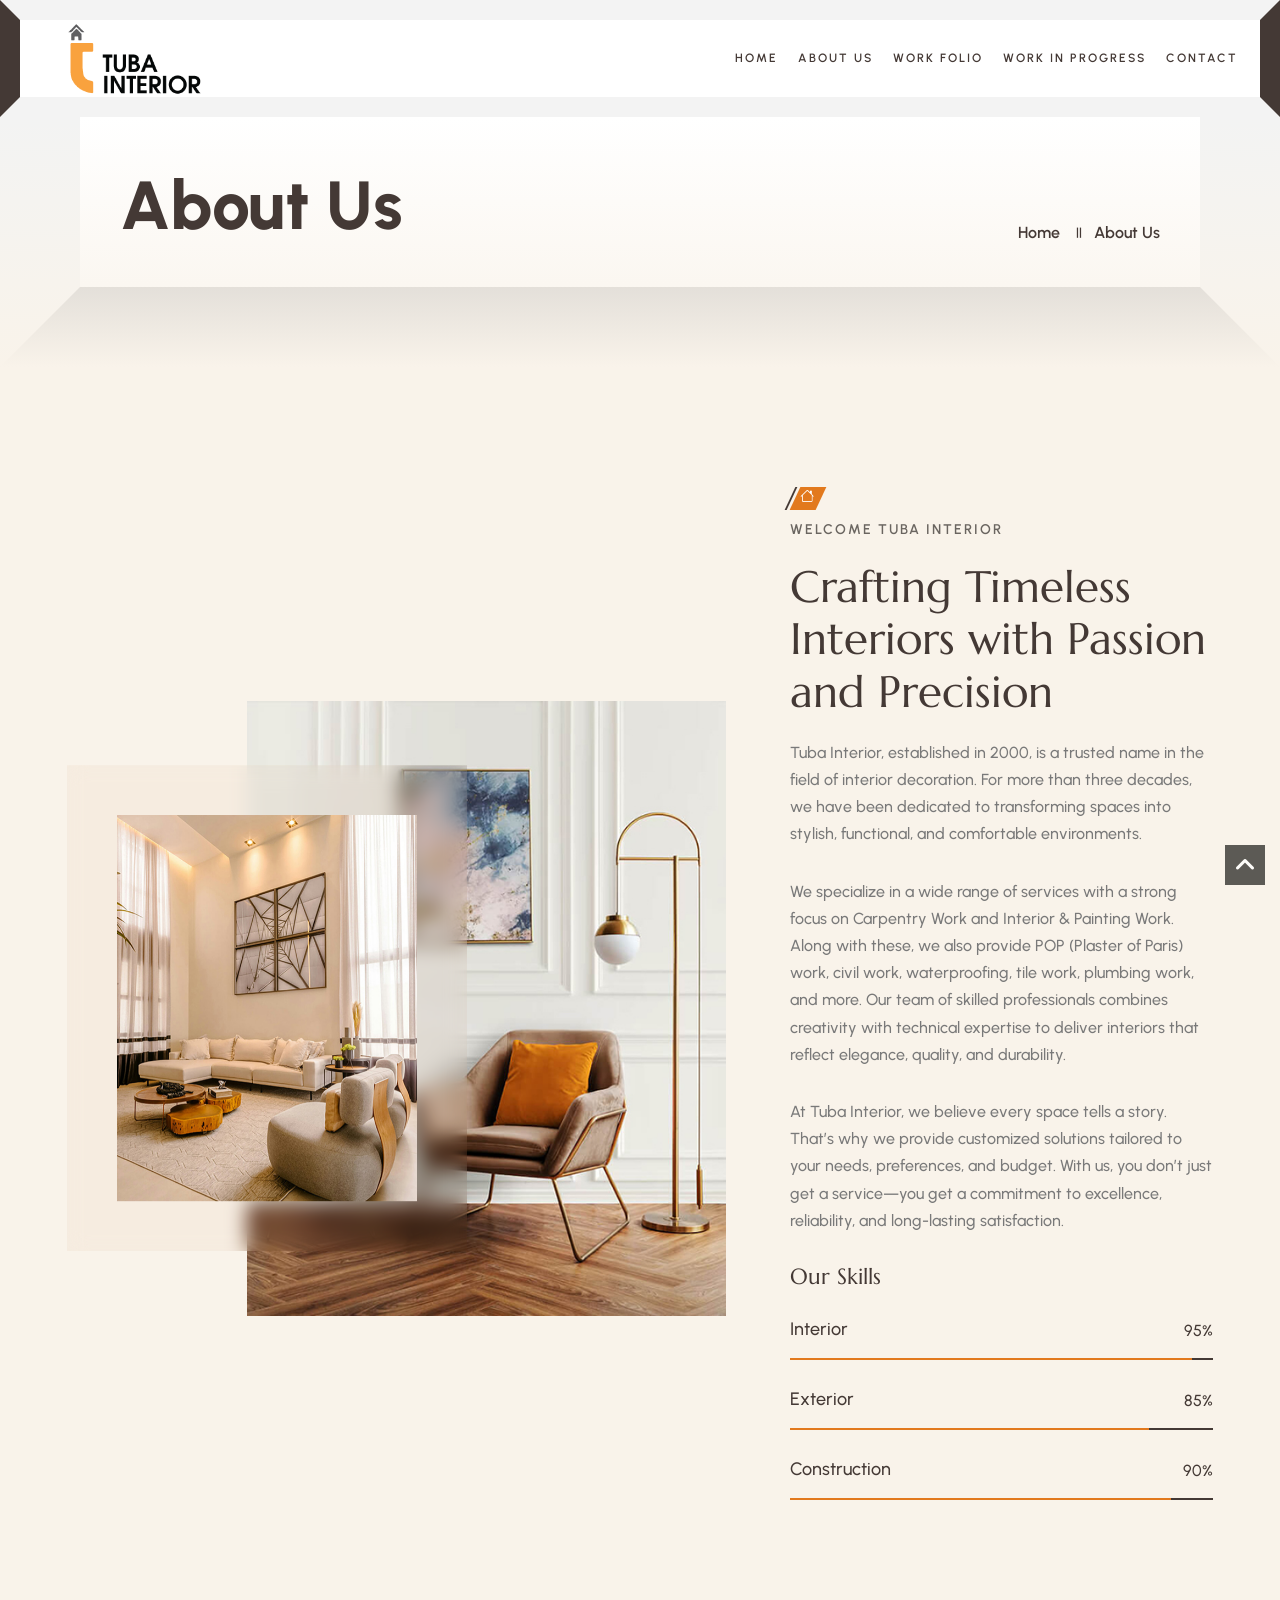
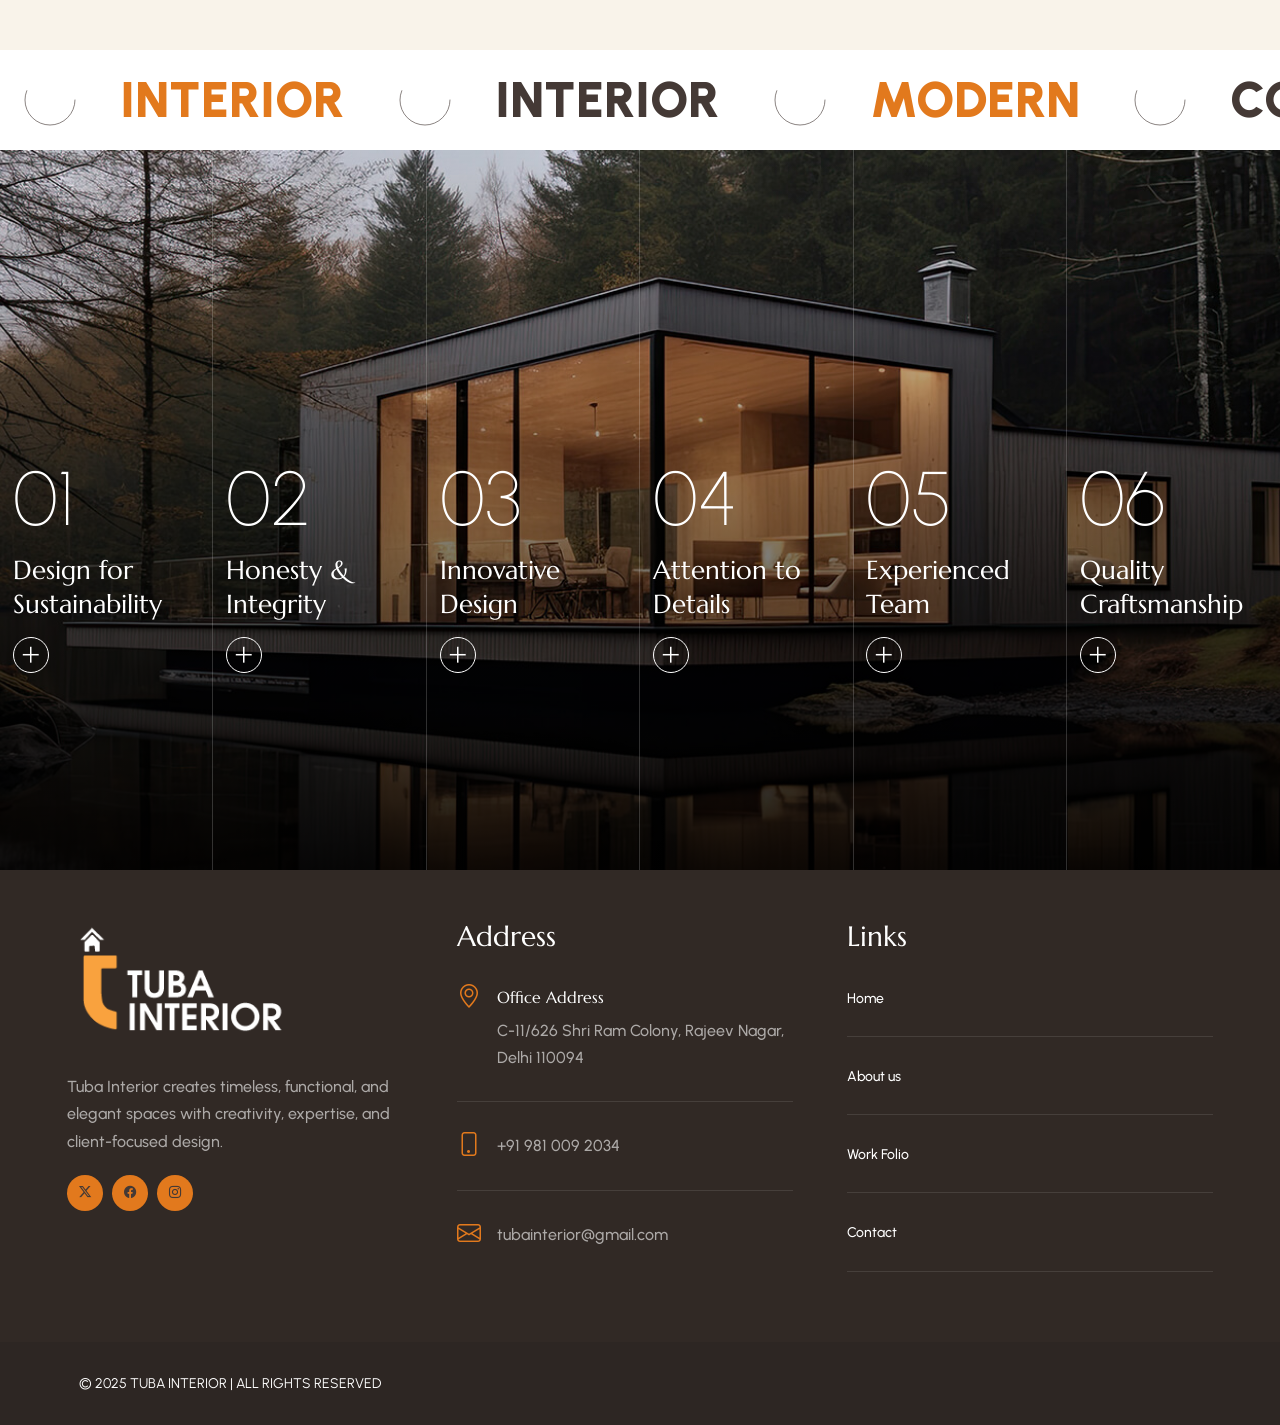
==== commit ed06249d: "Update about.html" ====
--- a/about.html
+++ b/about.html
@@ -524,9 +524,9 @@
                             <div class="wt-footer-bot-left">
                                 <span class="copyrights-text">© 2025 TUBA INTERIOR | ALL RIGHTS RESERVED</span>
                             </div>
-                            <div class="wt-footer-bot-right">
+                            <!-- <div class="wt-footer-bot-right">
                                 <span class="copyrights-text">Developed By: <a class="site-text-primary" href="https://digitaldezire.com/">Digital Dezire</a></span>
-                            </div>
+                            </div> -->
                         </div>
                     </div>
                 </div>   
